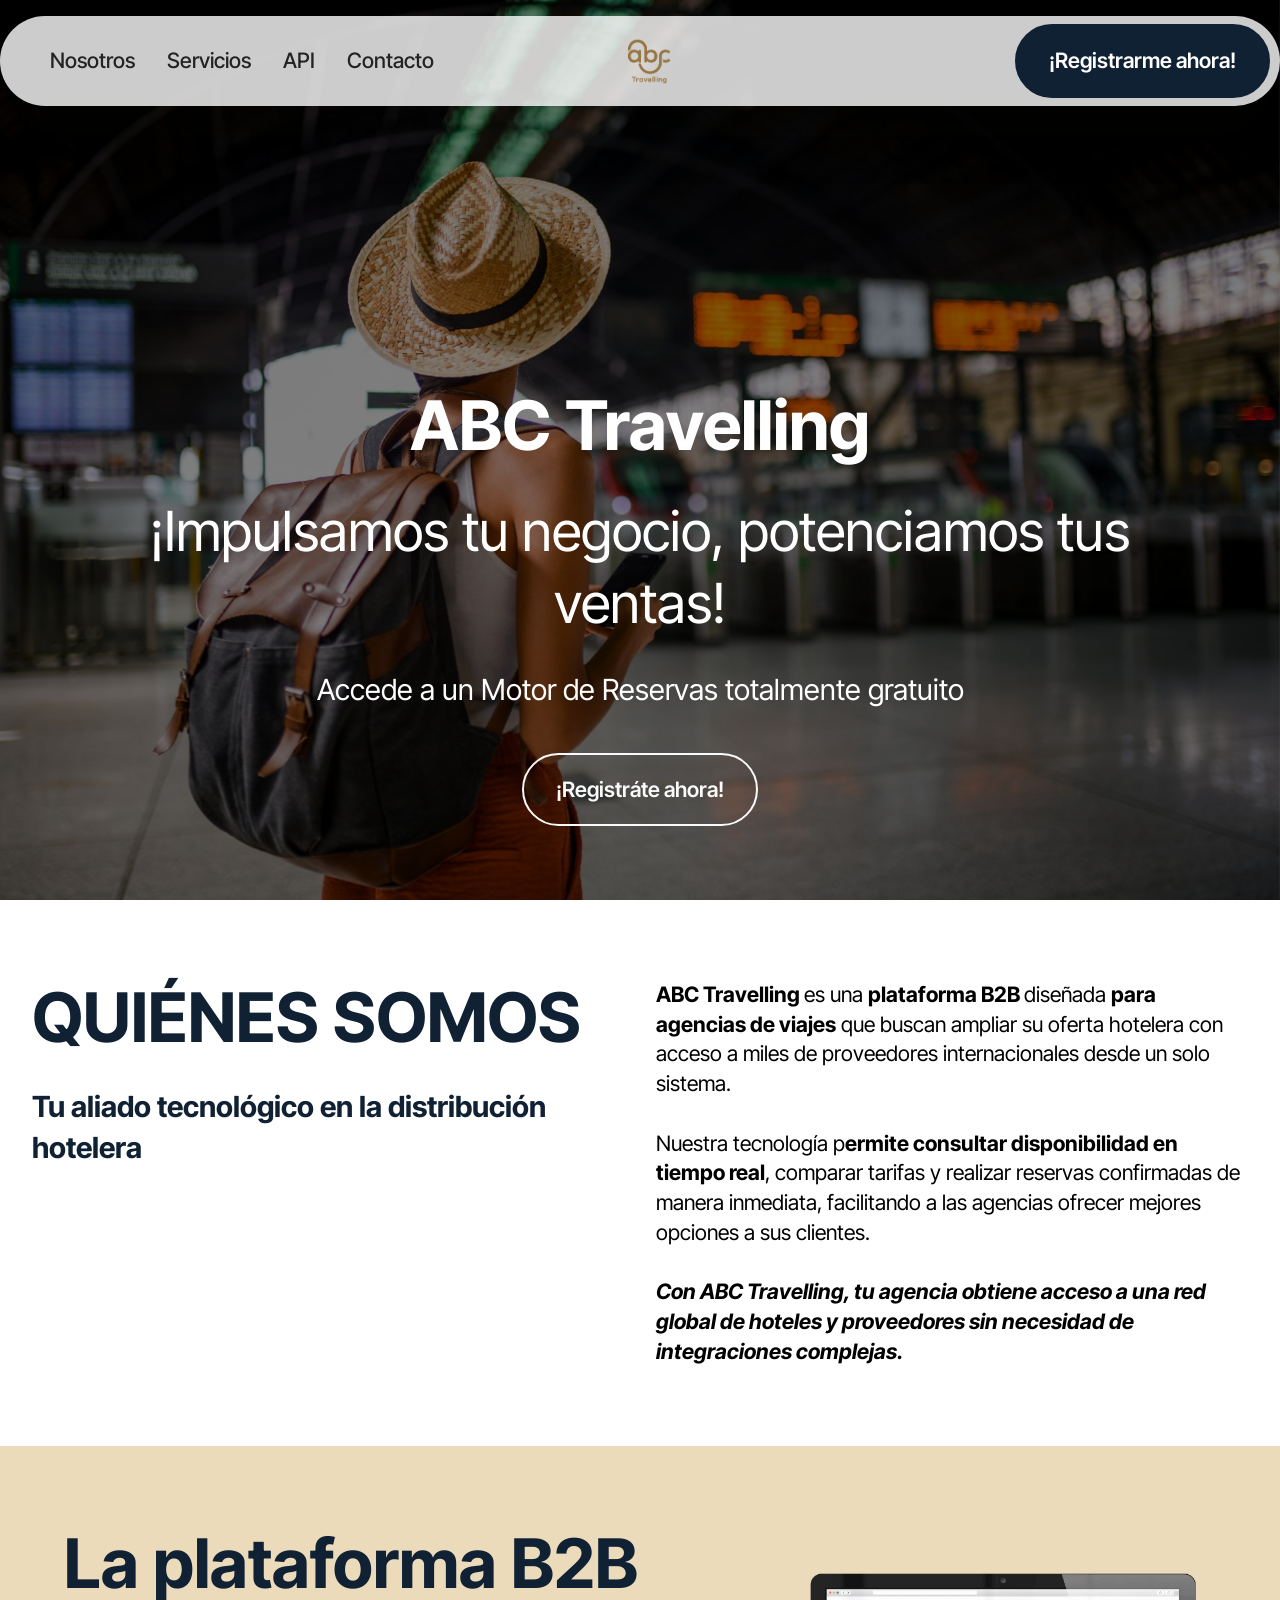
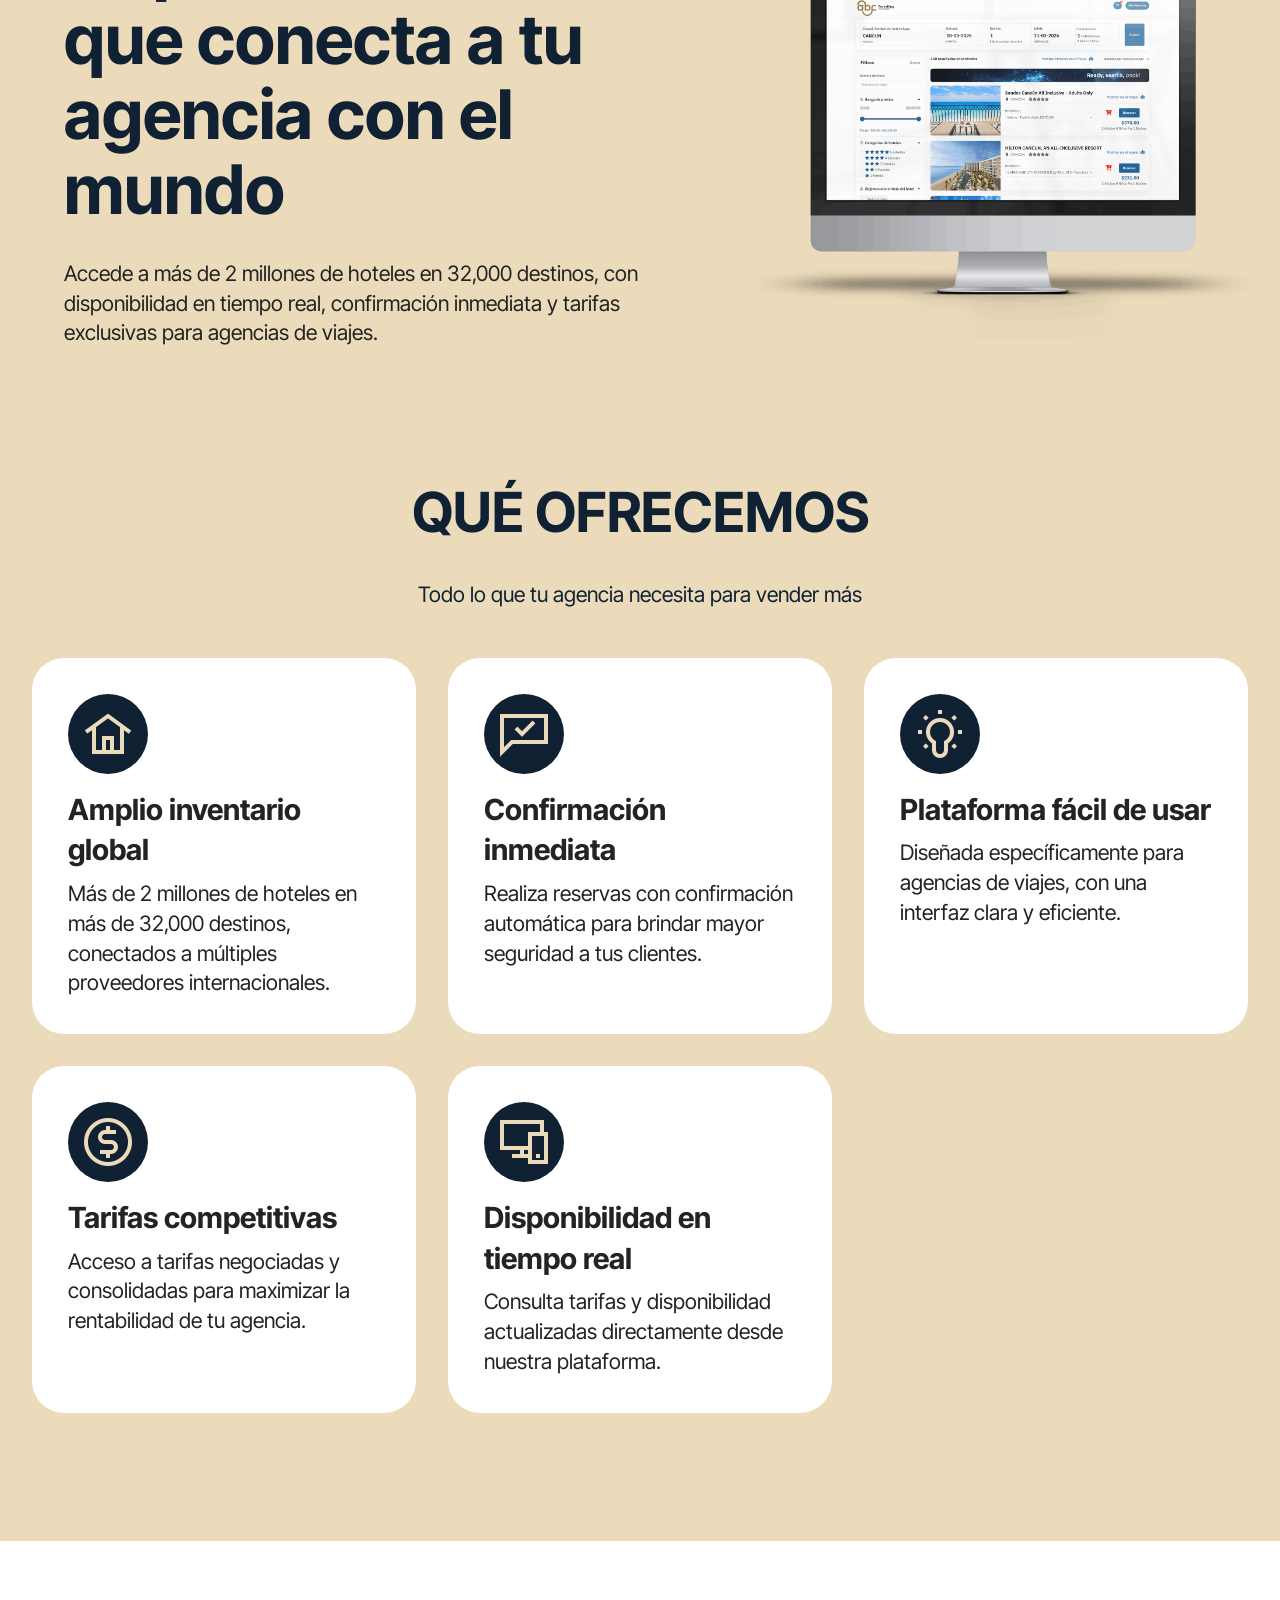
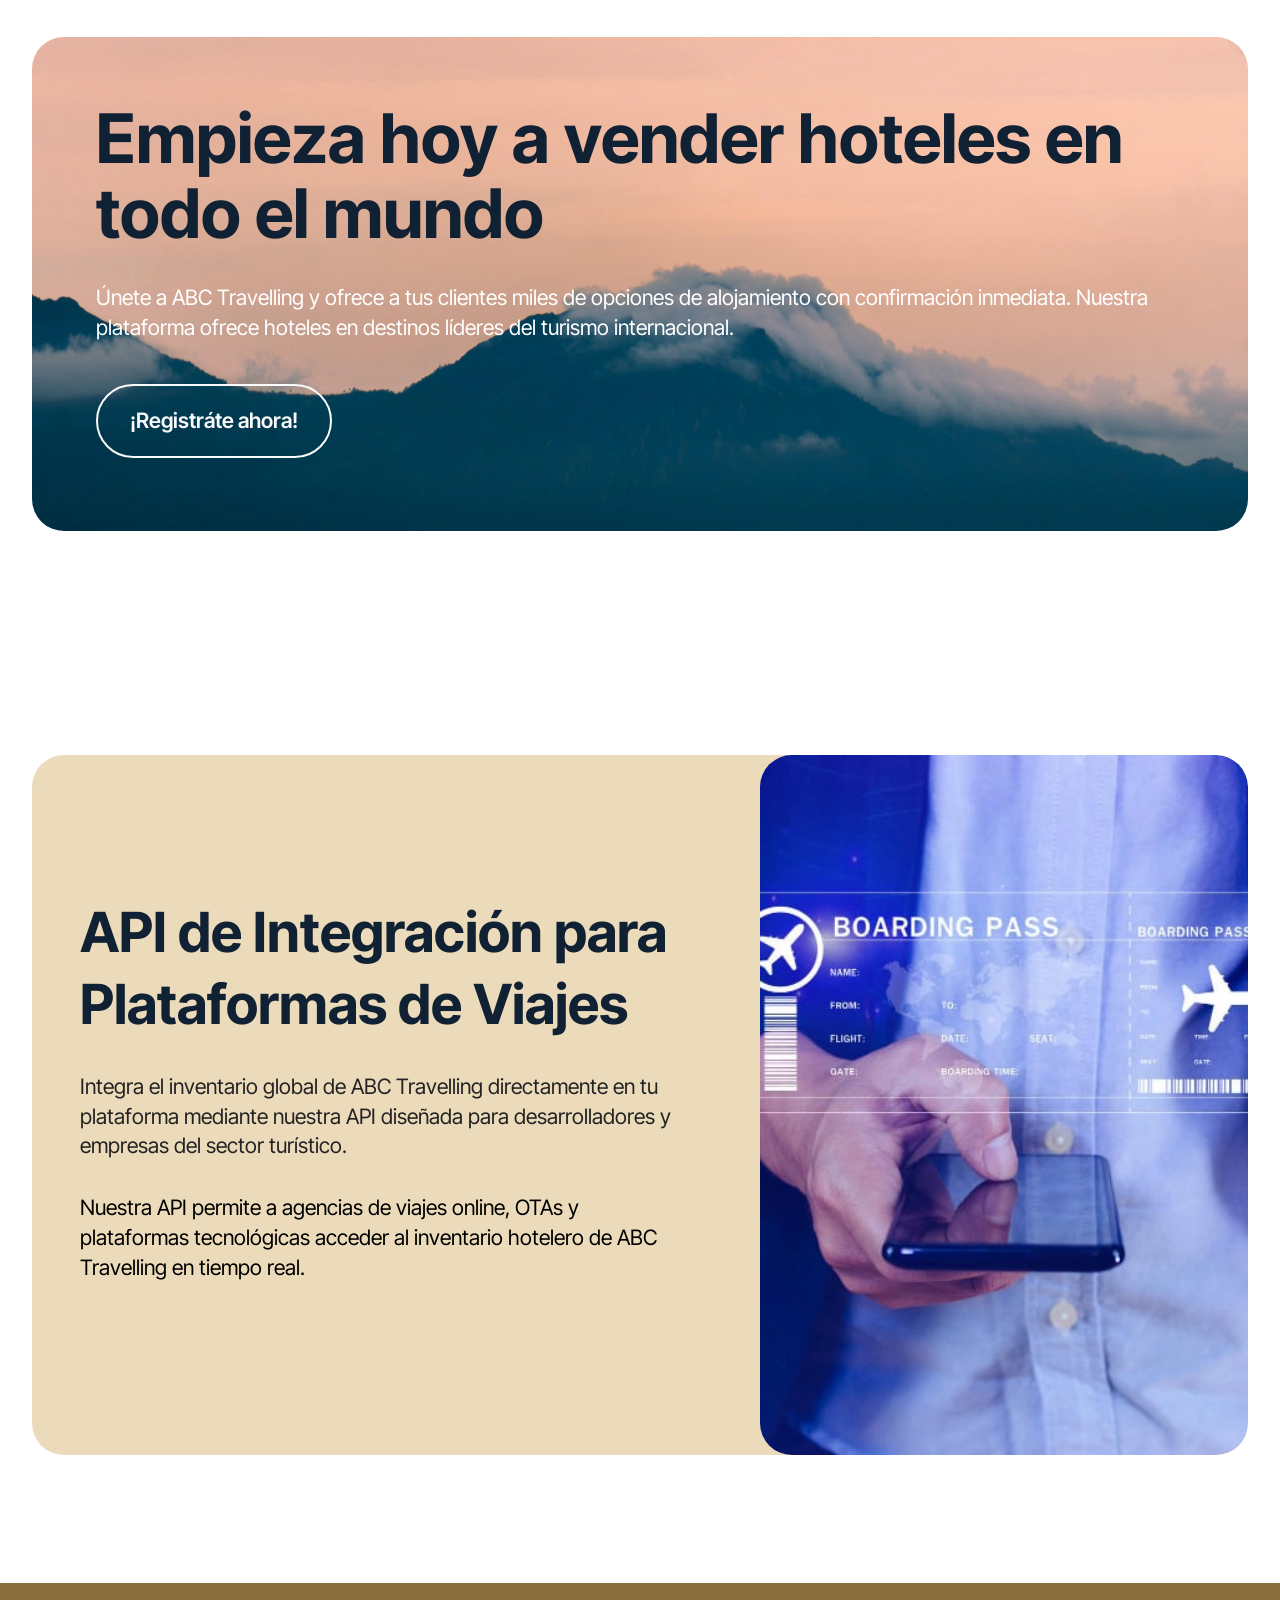
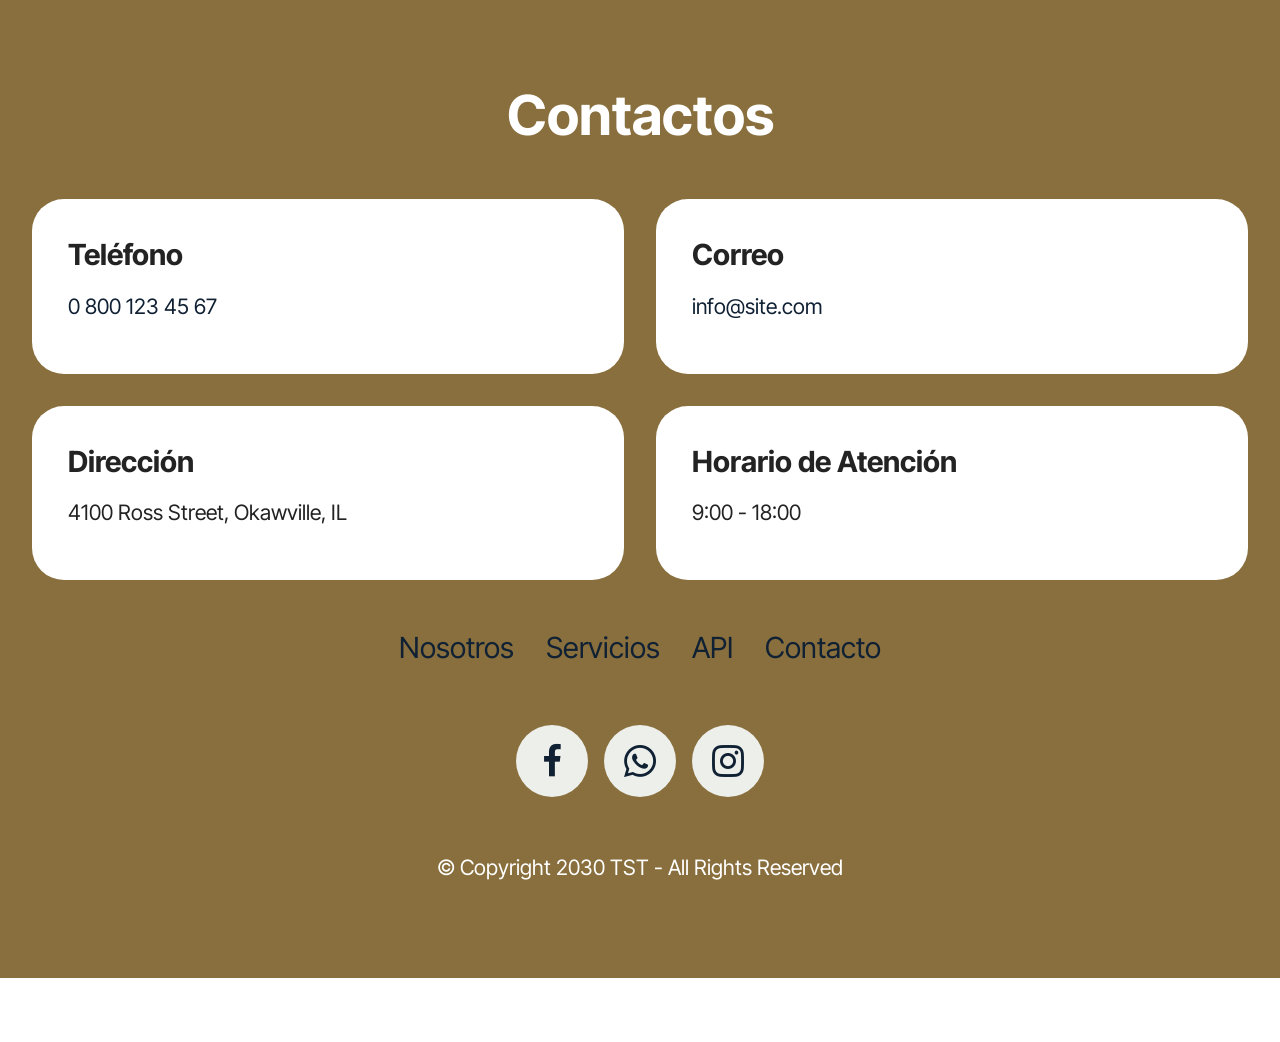
==== index.html @ dccc3648 "Proyecto con registro" ====
<!DOCTYPE html>
<html  >
<head>
  <!-- Site made with Mobirise Website Builder v6.1.12, https://mobirise.com -->
  <meta charset="UTF-8">
  <meta http-equiv="X-UA-Compatible" content="IE=edge">
  <meta name="generator" content="Mobirise v6.1.12, mobirise.com">
  <meta name="viewport" content="width=device-width, initial-scale=1, minimum-scale=1">
  <link rel="shortcut icon" href="assets/images/logo-354x311.png" type="image/x-icon">
  <meta name="description" content="">
  
  
  <title>Home</title>
  <link rel="stylesheet" href="assets/web/assets/mobirise-icons2/mobirise2.css">
  <link rel="stylesheet" href="assets/bootstrap/css/bootstrap.min.css">
  <link rel="stylesheet" href="assets/parallax/jarallax.css">
  <link rel="stylesheet" href="assets/animatecss/animate.css">
  <link rel="stylesheet" href="assets/dropdown/css/style.css">
  <link rel="stylesheet" href="assets/socicon/css/styles.css">
  <link rel="stylesheet" href="assets/theme/css/style.css">
  <link rel="preload" href="https://fonts.googleapis.com/css?family=Inter+Tight:100,200,300,400,500,600,700,800,900,100i,200i,300i,400i,500i,600i,700i,800i,900i&display=swap" as="style" onload="this.onload=null;this.rel='stylesheet'">
  <noscript><link rel="stylesheet" href="https://fonts.googleapis.com/css?family=Inter+Tight:100,200,300,400,500,600,700,800,900,100i,200i,300i,400i,500i,600i,700i,800i,900i&display=swap"></noscript>
  <link rel="preload" as="style" href="assets/mobirise/css/mbr-additional.css?v=tzd1k2"><link rel="stylesheet" href="assets/mobirise/css/mbr-additional.css?v=tzd1k2" type="text/css">

  <link rel="icon" type="image/x-icon" href="assets/images/favicon.ico" />
  <link rel="icon" type="image/png" href="assets/images/favicon.png" />
  
  
</head>
<body>
  
  <section data-bs-version="5.1" class="menu menu4 cid-vdoy9Lrhok" once="menu" id="menu04-2">
	

	<nav class="navbar navbar-dropdown navbar-fixed-top navbar-expand-lg">
		<div class="container">
			<div class="navbar-brand">
				<span class="navbar-logo">
					<a href="https://abectravelling.com">
						<img src="assets/images/logo-354x311.png" alt="ABC Travelling Logo" style="height: 4rem;">
					</a>
				</span>
				
			</div>
			<button class="navbar-toggler" type="button" data-toggle="collapse" data-bs-toggle="collapse" data-target="#navbarSupportedContent" data-bs-target="#navbarSupportedContent" aria-controls="navbarNavAltMarkup" aria-expanded="false" aria-label="Toggle navigation">
				<div class="hamburger">
					<span></span>
					<span></span>
					<span></span>
					<span></span>
				</div>
			</button>
			<div class="collapse navbar-collapse" id="navbarSupportedContent">
				<ul class="navbar-nav nav-dropdown" data-app-modern-menu="true"><li class="nav-item">
						<a class="nav-link link text-black text-primary display-4" href="index.html#article15-6">Nosotros</a>
					</li>
					<li class="nav-item">
						<a class="nav-link link text-black show text-primary display-4" href="index.html#features05-8" aria-expanded="false">Servicios</a>
					</li>
					<li class="nav-item">
						<a class="nav-link link text-black text-primary display-4" href="index.html#features025-b">API</a>
					</li><li class="nav-item"><a class="nav-link link text-black text-primary display-4" href="index.html#contacts01-e">Contacto</a></li></ul>
				
				<div class="navbar-buttons mbr-section-btn"><a class="btn btn-primary display-4" href="registro.html">¡Registrarme ahora!</a></div>
			</div>
		</div>
	</nav>
</section>

<section data-bs-version="5.1" class="header16 cid-vdoxwgmYuq mbr-fullscreen mbr-parallax-background" id="header17-1">
  
  <div class="mbr-overlay" style="opacity: 0.5; background-color: rgb(0, 0, 0);"></div>
  <div class="container-fluid">
    <div class="row">
      <div class="content-wrap col-12 col-md-12">
        <h1 class="mbr-section-title mbr-fonts-style mbr-white mb-4 display-1">
          <strong><br>ABC Travelling</strong></h1>
        <h2 class="mbr-section-subtitle mbr-fonts-style mbr-white mb-4 display-2">¡Impulsamos tu negocio, potenciamos tus ventas!</h2>
        <p class="mbr-fonts-style mbr-text mbr-white mb-4 display-5">Accede a un Motor de Reservas totalmente gratuito</p>
        <div class="mbr-section-btn"><a class="btn btn-white-outline display-7" href="https://abctravelling.com">¡Registráte ahora!</a></div>
      </div>
    </div>
  </div>
</section>

<section data-bs-version="5.1" class="article15 cid-vdoD6MVoxr" id="article15-6">
    
    <div class="container">
        <div class="row justify-content-center">
            <div class="col-12 col-md">
                <h5 class="mbr-section-title mbr-fonts-style mt-0 mb-4 display-1"><strong>QUIÉNES SOMOS</strong></h5>
                <h6 class="mbr-section-subtitle mbr-fonts-style mt-0 mb-4 display-5"><strong>Tu aliado tecnológico en la distribución hotelera</strong></h6>
            </div>
            <div class="col-md-12 col-lg-6">
              <p class="mbr-text mbr-fonts-style mt-0 mb-0 display-7"><strong>ABC Travelling </strong>es una <strong>plataforma B2B </strong>diseñada <strong>para agencias de viajes</strong> que buscan ampliar su oferta hotelera con acceso a miles de proveedores internacionales desde un solo sistema.<br><br>Nuestra tecnología p<strong>ermite consultar disponibilidad en tiempo real</strong>, comparar tarifas y realizar reservas confirmadas de manera inmediata, facilitando a las agencias ofrecer mejores opciones a sus clientes.<br><br><em><strong>Con ABC Travelling, tu agencia obtiene acceso a una red global de hoteles y proveedores sin necesidad de integraciones complejas.</strong></em></p>
            </div>
        </div>
    </div>
</section>

<section data-bs-version="5.1" class="header1 cid-vdoAYOQNom" id="header01-4">
	

	
	

	<div class="container-fluid">
		<div class="row justify-content-center">
			<div class="col-12 col-md-12 col-lg-5 image-wrapper">
				<img class="w-100" src="assets/images/1189847-osv6du1-2-2200x1600.png" alt="b2b">
			</div>
			<div class="col-12 col-lg col-md-12">
				<div class="text-wrapper align-left">
					<h1 class="mbr-section-title mbr-fonts-style mb-4 display-1"><strong>La plataforma B2B que conecta a tu agencia con el mundo</strong></h1>
					<p class="mbr-text mbr-fonts-style mb-4 display-7">
						Accede a más de 2 millones de hoteles en 32,000 destinos, con disponibilidad en tiempo real, confirmación inmediata y tarifas exclusivas para agencias de viajes.
					</p>
					
				</div>
			</div>
		</div>
	</div>
</section>

<section data-bs-version="5.1" class="features5 cid-vdoEktC6VL" id="features05-8">
  

  
  
  <div class="container">
    <div class="row mb-5 justify-content-center">
      <div class="col-12 content-head">
        <h3 class="mbr-section-title mbr-fonts-style align-center mb-0 display-2"><strong>QUÉ OFRECEMOS</strong></h3>
        <h5 class="mbr-section-subtitle mbr-fonts-style align-center mb-0 mt-4 display-7">Todo lo que tu agencia necesita para vender más</h5>
      </div>
    </div>
    <div class="row">
      <div class="item features-without-image col-12 col-md-6 col-lg-4 item-mb">
        <div class="item-wrapper">
          <div class="card-box align-left">
            <div class="iconfont-wrapper">
              <span class="mbr-iconfont mobi-mbri-home mobi-mbri"></span>
            </div>
            <h5 class="card-title mbr-fonts-style display-5"><strong>Amplio inventario global</strong></h5>
            <p class="card-text mbr-fonts-style display-7">
              Más de 2 millones de hoteles en más de 32,000 destinos, conectados a múltiples proveedores internacionales.
            </p>

            
          </div>
        </div>
      </div>
      <div class="item features-without-image col-12 col-md-6 col-lg-4 item-mb">
        <div class="item-wrapper">
          <div class="card-box align-left">
            <div class="iconfont-wrapper">
              <span class="mbr-iconfont mobi-mbri-cust-feedback mobi-mbri"></span>
            </div>
            <h5 class="card-title mbr-fonts-style display-5"><strong>Confirmación inmediata</strong></h5>
            <p class="card-text mbr-fonts-style display-7">Realiza reservas con confirmación automática para brindar mayor seguridad a tus clientes.&nbsp;<br></p>

            
          </div>
        </div>
      </div>
      <div class="item features-without-image col-12 col-md-6 col-lg-4 item-mb">
        <div class="item-wrapper">
          <div class="card-box align-left">
            <div class="iconfont-wrapper">
              <span class="mbr-iconfont mobi-mbri-idea mobi-mbri"></span>
            </div>
            <h5 class="card-title mbr-fonts-style display-5"><strong>Plataforma fácil de usar</strong></h5>
            <p class="card-text mbr-fonts-style display-7">
              Diseñada específicamente para agencias de viajes, con una interfaz clara y eficiente.
            </p>

            
          </div>
        </div>
      </div><div class="item features-without-image col-12 col-md-6 col-lg-4 item-mb">
        <div class="item-wrapper">
          <div class="card-box align-left">
            <div class="iconfont-wrapper">
              <span class="mbr-iconfont mobi-mbri-cash mobi-mbri"></span>
            </div>
            <h5 class="card-title mbr-fonts-style display-5"><strong>Tarifas competitivas</strong></h5>
            <p class="card-text mbr-fonts-style display-7">
              Acceso a tarifas negociadas y consolidadas para maximizar la rentabilidad de tu agencia.
            </p>

            
          </div>
        </div>
      </div><div class="item features-without-image col-12 col-md-6 col-lg-4 item-mb">
        <div class="item-wrapper">
          <div class="card-box align-left">
            <div class="iconfont-wrapper">
              <span class="mbr-iconfont mobi-mbri-responsive-2 mobi-mbri"></span>
            </div>
            <h5 class="card-title mbr-fonts-style display-5"><strong>Disponibilidad en tiempo real</strong></h5>
            <p class="card-text mbr-fonts-style display-7">
              Consulta tarifas y disponibilidad actualizadas directamente desde nuestra plataforma.
            </p>

            
          </div>
        </div>
      </div>
    </div>
  </div>
</section>

<section data-bs-version="5.1" class="header15 cid-vdoG0Uyauc" id="header15-9">
	

	
	
	<div class="container">
		<div class="row justify-content-center">
			<div class="card col-12 col-lg-12">
				<div class="card-wrapper wrap">
					<div class="card-box align-center">
						<h1 class="card-title mbr-fonts-style mb-4 display-1"><strong>Empieza hoy a vender hoteles en todo el mundo</strong></h1>
						<p class="mbr-text mbr-fonts-style mb-4 display-7">
							Únete a ABC Travelling y ofrece a tus clientes miles de opciones de alojamiento con confirmación inmediata. Nuestra plataforma ofrece hoteles en destinos líderes del turismo internacional.</p>
						<div class="mbr-section-btn mt-4"><a class="btn btn-white-outline display-7" href="https://abctravelling.com">¡Registráte ahora!</a></div>
					</div>
				</div>
			</div>
		</div>
	</div>
</section>

<section data-bs-version="5.1" class="features025 cid-vdoK7xbHVF" id="features025-b">
  

  
  

  <div class="container">
    <div class="row justify-content-center align-items-center">
      <div class="col-12">
        <div class="card-wrapper">
          <div class="row">
            <div class="col-12 col-md-12 col-lg-5 image-wrapper">
              <img class="w-100" src="assets/images/7276-1000x563.jpg" alt="api">
            </div>
            <div class="col-12 col-lg col-md-12">
              <div class="text-wrapper align-left">
                <h5 class="mbr-section-title mbr-fonts-style mb-4 display-2"><strong>API de Integración para Plataformas de Viajes</strong></h5>
                <p class="price mbr-fonts-style mb-4 display-7">
                  Integra el inventario global de ABC Travelling directamente en tu plataforma mediante nuestra API diseñada para desarrolladores y empresas del sector turístico.<br>
                </p>
                <p class="mbr-text mbr-fonts-style mb-4 display-7">Nuestra API permite a agencias de viajes online, OTAs y plataformas tecnológicas acceder al inventario hotelero de ABC Travelling en tiempo real.<br>
                </p>
                
              </div>
            </div>
          </div>
        </div>
      </div>
    </div>
  </div>
</section>

<section data-bs-version="5.1" class="contacts01 cid-vdoLbViTlj" id="contacts01-e">
    

    
    
    <div class="container">
        <div class="row justify-content-center">
            <div class="col-12 content-head">
                <div class="mbr-section-head mb-5">
                    <h3 class="mbr-section-title mbr-fonts-style align-center mb-0 display-2">
                        <strong>Contactos</strong>
                    </h3>
                    
                </div>
            </div>
        </div>
        <div class="row">
            <div class="item features-without-image col-12 col-md-6 active">
                <div class="item-wrapper">
                    <div class="text-wrapper">
                        <h6 class="card-title mbr-fonts-style mb-3 display-5">
                            <strong>Teléfono</strong></h6>
                        <p class="mbr-text mbr-fonts-style display-7">
                            <a href="tel:+12345678910" class="text-primary">0 800 123 45 67</a>
                        </p>
                    </div>
                </div>
            </div>
            <div class="item features-without-image col-12 col-md-6">
                <div class="item-wrapper">
                    <div class="text-wrapper">
                        <h6 class="card-title mbr-fonts-style mb-3 display-5">
                            <strong>Correo</strong></h6>
                        <p class="mbr-text mbr-fonts-style display-7">
                            <a href="mailto:info@site.com" class="text-primary">info@site.com</a>
                        </p>
                    </div>
                </div>
            </div>
            <div class="item features-without-image col-12 col-md-6">
                <div class="item-wrapper">
                    <div class="text-wrapper">
                        <h6 class="card-title mbr-fonts-style mb-3 display-5">
                            <strong>Dirección</strong></h6>
                        <p class="mbr-text mbr-fonts-style display-7">
                            4100 Ross Street, Okawville, IL
                        </p>
                    </div>
                </div>
            </div>
            <div class="item features-without-image col-12 col-md-6">
                <div class="item-wrapper">
                    <div class="text-wrapper">
                        <h6 class="card-title mbr-fonts-style mb-3 display-5">
                            <strong>Horario de Atención</strong></h6>
                        <p class="mbr-text mbr-fonts-style display-7">
                            9:00 - 18:00
                        </p>
                    </div>
                </div>
            </div>
        </div>
    </div>
</section>

<section data-bs-version="5.1" class="footer3 cid-vdoKUGxTnr" once="footers" id="footer03-c">

        

    

    <div class="container">
        <div class="row">
            <div class="row-links">
                <ul class="header-menu">
                  
                  
                  
                  
                <li class="header-menu-item mbr-fonts-style display-5"><a href="index.html#article15-6" class="text-primary">Nosotros</a></li><li class="header-menu-item mbr-fonts-style display-5"><a href="index.html#features05-8" class="text-primary">Servicios</a></li><li class="header-menu-item mbr-fonts-style display-5"><a href="index.html#features025-b" class="text-primary">API</a></li><li class="header-menu-item mbr-fonts-style display-5"><a href="index.html#contacts01-e" class="text-primary">Contacto</a></li></ul>
              </div>

            <div class="col-12 mt-4">
                <div class="social-row">
                    <div class="soc-item">
                        <a href="https://abctravelling.com" target="_blank">
                            <span class="mbr-iconfont display-7 socicon-facebook socicon" style="color: rgb(16, 33, 52); fill: rgb(16, 33, 52);"></span>
                        </a>
                    </div>
                    <div class="soc-item">
                        <a href="https://abctravelling.com" target="_blank">
                            <span class="mbr-iconfont socicon-whatsapp socicon" style="color: rgb(16, 33, 52); fill: rgb(16, 33, 52);"></span>
                        </a>
                    </div>
                    <div class="soc-item">
                        <a href="https://abctravelling.com" target="_blank">
                            <span class="mbr-iconfont socicon-instagram socicon" style="color: rgb(16, 33, 52); fill: rgb(16, 33, 52);"></span>
                        </a>
                    </div>
                    
                    
                </div>
            </div>
            <div class="col-12 mt-5">
                <p class="mbr-fonts-style copyright display-7">
                    © Copyright 2030 TST - All Rights Reserved
                </p>
            </div>
        </div>
    </div>
</section><section class="display-7" style="padding: 0;align-items: center;justify-content: center;flex-wrap: wrap;    align-content: center;display: flex;position: relative;height: 4rem;"><a href="https://mobiri.se/351090" style="flex: 1 1;height: 4rem;position: absolute;width: 100%;z-index: 1;"><img alt="" style="height: 4rem;" src="[data-uri]"></a><p style="margin: 0;text-align: center;" class="display-7">&#8204;</p><a style="z-index:1" href="https://mobirise.com/builder/no-code-website-builder.html">No Code Website Builder</a></section><script src="assets/bootstrap/js/bootstrap.bundle.min.js"></script>  <script src="assets/parallax/jarallax.js"></script>  <script src="assets/smoothscroll/smooth-scroll.js"></script>  <script src="assets/ytplayer/index.js"></script>  <script src="assets/dropdown/js/navbar-dropdown.js"></script>  <script src="assets/theme/js/script.js"></script>  
  
  
 <div id="scrollToTop" class="scrollToTop mbr-arrow-up"><a style="text-align: center;"><i class="mbr-arrow-up-icon mbr-arrow-up-icon-cm cm-icon cm-icon-smallarrow-up"></i></a></div>
    <input name="animation" type="hidden">
  </body>
</html>
---- assets/web/assets/mobirise-icons2/mobirise2.css ----
@font-face {
  font-family: 'Moririse2';
  font-display: swap;
  src:  url('mobirise2.eot?f2bix4');
  src:  url('mobirise2.eot?f2bix4#iefix') format('embedded-opentype'),
    url('mobirise2.woff2?f2bix4') format('woff2'),
    url('mobirise2.woff?f2bix4') format('woff'),
    url('mobirise2.ttf?f2bix4') format('truetype'),
    url('mobirise2.svg?f2bix4#mobirise2') format('svg');
  font-weight: normal;
  font-style: normal;
}

[class^="mobi-"], [class*=" mobi-"] {
  /* use !important to prevent issues with browser extensions that change fonts */
  font-family: 'Moririse2' !important;
  speak: none;
  font-style: normal;
  font-weight: normal;
  font-variant: normal;
  text-transform: none;
  line-height: 1;

  /* Better Font Rendering =========== */
  -webkit-font-smoothing: antialiased;
  -moz-osx-font-smoothing: grayscale;
}

.mobi-mbri-add-submenu:before {
  content: "\e900";
}
.mobi-mbri-alert:before {
  content: "\e901";
}
.mobi-mbri-align-center:before {
  content: "\e902";
}
.mobi-mbri-align-justify:before {
  content: "\e903";
}
.mobi-mbri-align-left:before {
  content: "\e904";
}
.mobi-mbri-align-right:before {
  content: "\e905";
}
.mobi-mbri-android:before {
  content: "\e906";
}
.mobi-mbri-apple:before {
  content: "\e907";
}
.mobi-mbri-arrow-down:before {
  content: "\e908";
}
.mobi-mbri-arrow-next:before {
  content: "\e909";
}
.mobi-mbri-arrow-prev:before {
  content: "\e90a";
}
.mobi-mbri-arrow-up:before {
  content: "\e90b";
}
.mobi-mbri-bold:before {
  content: "\e90c";
}
.mobi-mbri-bookmark:before {
  content: "\e90d";
}
.mobi-mbri-bootstrap:before {
  content: "\e90e";
}
.mobi-mbri-briefcase:before {
  content: "\e90f";
}
.mobi-mbri-browse:before {
  content: "\e910";
}
.mobi-mbri-bulleted-list:before {
  content: "\e911";
}
.mobi-mbri-calendar:before {
  content: "\e912";
}
.mobi-mbri-camera:before {
  content: "\e913";
}
.mobi-mbri-cart-add:before {
  content: "\e914";
}
.mobi-mbri-cart-full:before {
  content: "\e915";
}
.mobi-mbri-cash:before {
  content: "\e916";
}
.mobi-mbri-change-style:before {
  content: "\e917";
}
.mobi-mbri-chat:before {
  content: "\e918";
}
.mobi-mbri-clock:before {
  content: "\e919";
}
.mobi-mbri-close:before {
  content: "\e91a";
}
.mobi-mbri-cloud:before {
  content: "\e91b";
}
.mobi-mbri-code:before {
  content: "\e91c";
}
.mobi-mbri-contact-form:before {
  content: "\e91d";
}
.mobi-mbri-credit-card:before {
  content: "\e91e";
}
.mobi-mbri-cursor-click:before {
  content: "\e91f";
}
.mobi-mbri-cust-feedback:before {
  content: "\e920";
}
.mobi-mbri-database:before {
  content: "\e921";
}
.mobi-mbri-delivery:before {
  content: "\e922";
}
.mobi-mbri-desktop:before {
  content: "\e923";
}
.mobi-mbri-devices:before {
  content: "\e924";
}
.mobi-mbri-down:before {
  content: "\e925";
}
.mobi-mbri-download-2:before {
  content: "\e926";
}
.mobi-mbri-download:before {
  content: "\e927";
}
.mobi-mbri-drag-n-drop-2:before {
  content: "\e928";
}
.mobi-mbri-drag-n-drop:before {
  content: "\e929";
}
.mobi-mbri-edit-2:before {
  content: "\e92a";
}
.mobi-mbri-edit:before {
  content: "\e92b";
}
.mobi-mbri-error:before {
  content: "\e92c";
}
.mobi-mbri-extension:before {
  content: "\e92d";
}
.mobi-mbri-features:before {
  content: "\e92e";
}
.mobi-mbri-file:before {
  content: "\e92f";
}
.mobi-mbri-flag:before {
  content: "\e930";
}
.mobi-mbri-folder:before {
  content: "\e931";
}
.mobi-mbri-gift:before {
  content: "\e932";
}
.mobi-mbri-github:before {
  content: "\e933";
}
.mobi-mbri-globe-2:before {
  content: "\e934";
}
.mobi-mbri-globe:before {
  content: "\e935";
}
.mobi-mbri-growing-chart:before {
  content: "\e936";
}
.mobi-mbri-hearth:before {
  content: "\e937";
}
.mobi-mbri-help:before {
  content: "\e938";
}
.mobi-mbri-home:before {
  content: "\e939";
}
.mobi-mbri-hot-cup:before {
  content: "\e93a";
}
.mobi-mbri-idea:before {
  content: "\e93b";
}
.mobi-mbri-image-gallery:before {
  content: "\e93c";
}
.mobi-mbri-image-slider:before {
  content: "\e93d";
}
.mobi-mbri-info:before {
  content: "\e93e";
}
.mobi-mbri-italic:before {
  content: "\e93f";
}
.mobi-mbri-key:before {
  content: "\e940";
}
.mobi-mbri-laptop:before {
  content: "\e941";
}
.mobi-mbri-layers:before {
  content: "\e942";
}
.mobi-mbri-left-right:before {
  content: "\e943";
}
.mobi-mbri-left:before {
  content: "\e944";
}
.mobi-mbri-letter:before {
  content: "\e945";
}
.mobi-mbri-like:before {
  content: "\e946";
}
.mobi-mbri-link:before {
  content: "\e947";
}
.mobi-mbri-lock:before {
  content: "\e948";
}
.mobi-mbri-login:before {
  content: "\e949";
}
.mobi-mbri-logout:before {
  content: "\e94a";
}
.mobi-mbri-magic-stick:before {
  content: "\e94b";
}
.mobi-mbri-map-pin:before {
  content: "\e94c";
}
.mobi-mbri-menu:before {
  content: "\e94d";
}
.mobi-mbri-mobile-2:before {
  content: "\e94e";
}
.mobi-mbri-mobile-horizontal:before {
  content: "\e94f";
}
.mobi-mbri-mobile:before {
  content: "\e950";
}
.mobi-mbri-mobirise:before {
  content: "\e951";
}
.mobi-mbri-more-horizontal:before {
  content: "\e952";
}
.mobi-mbri-more-vertical:before {
  content: "\e953";
}
.mobi-mbri-music:before {
  content: "\e954";
}
.mobi-mbri-new-file:before {
  content: "\e955";
}
.mobi-mbri-numbered-list:before {
  content: "\e956";
}
.mobi-mbri-opened-folder:before {
  content: "\e957";
}
.mobi-mbri-pages:before {
  content: "\e958";
}
.mobi-mbri-paper-plane:before {
  content: "\e959";
}
.mobi-mbri-paperclip:before {
  content: "\e95a";
}
.mobi-mbri-phone:before {
  content: "\e95b";
}
.mobi-mbri-photo:before {
  content: "\e95c";
}
.mobi-mbri-photos:before {
  content: "\e95d";
}
.mobi-mbri-pin:before {
  content: "\e95e";
}
.mobi-mbri-play:before {
  content: "\e95f";
}
.mobi-mbri-plus:before {
  content: "\e960";
}
.mobi-mbri-preview:before {
  content: "\e961";
}
.mobi-mbri-print:before {
  content: "\e962";
}
.mobi-mbri-protect:before {
  content: "\e963";
}
.mobi-mbri-question:before {
  content: "\e964";
}
.mobi-mbri-quote-left:before {
  content: "\e965";
}
.mobi-mbri-quote-right:before {
  content: "\e966";
}
.mobi-mbri-redo:before {
  content: "\e967";
}
.mobi-mbri-refresh:before {
  content: "\e968";
}
.mobi-mbri-responsive-2:before {
  content: "\e969";
}
.mobi-mbri-responsive:before {
  content: "\e96a";
}
.mobi-mbri-right:before {
  content: "\e96b";
}
.mobi-mbri-rocket:before {
  content: "\e96c";
}
.mobi-mbri-sad-face:before {
  content: "\e96d";
}
.mobi-mbri-sale:before {
  content: "\e96e";
}
.mobi-mbri-save:before {
  content: "\e96f";
}
.mobi-mbri-search:before {
  content: "\e970";
}
.mobi-mbri-setting-2:before {
  content: "\e971";
}
.mobi-mbri-setting-3:before {
  content: "\e972";
}
.mobi-mbri-setting:before {
  content: "\e973";
}
.mobi-mbri-share:before {
  content: "\e974";
}
.mobi-mbri-shopping-bag:before {
  content: "\e975";
}
.mobi-mbri-shopping-basket:before {
  content: "\e976";
}
.mobi-mbri-shopping-cart:before {
  content: "\e977";
}
.mobi-mbri-sites:before {
  content: "\e978";
}
.mobi-mbri-smile-face:before {
  content: "\e979";
}
.mobi-mbri-speed:before {
  content: "\e97a";
}
.mobi-mbri-star:before {
  content: "\e97b";
}
.mobi-mbri-success:before {
  content: "\e97c";
}
.mobi-mbri-sun:before {
  content: "\e97d";
}
.mobi-mbri-sun2:before {
  content: "\e97e";
}
.mobi-mbri-tablet-vertical:before {
  content: "\e97f";
}
.mobi-mbri-tablet:before {
  content: "\e980";
}
.mobi-mbri-target:before {
  content: "\e981";
}
.mobi-mbri-timer:before {
  content: "\e982";
}
.mobi-mbri-to-ftp:before {
  content: "\e983";
}
.mobi-mbri-to-local-drive:before {
  content: "\e984";
}
.mobi-mbri-touch-swipe:before {
  content: "\e985";
}
.mobi-mbri-touch:before {
  content: "\e986";
}
.mobi-mbri-trash:before {
  content: "\e987";
}
.mobi-mbri-underline:before {
  content: "\e988";
}
.mobi-mbri-undo:before {
  content: "\e989";
}
.mobi-mbri-unlink:before {
  content: "\e98a";
}
.mobi-mbri-unlock:before {
  content: "\e98b";
}
.mobi-mbri-up-down:before {
  content: "\e98c";
}
.mobi-mbri-up:before {
  content: "\e98d";
}
.mobi-mbri-update:before {
  content: "\e98e";
}
.mobi-mbri-upload-2:before {
  content: "\e98f";
}
.mobi-mbri-upload:before {
  content: "\e990";
}
.mobi-mbri-user-2:before {
  content: "\e991";
}
.mobi-mbri-user:before {
  content: "\e992";
}
.mobi-mbri-users:before {
  content: "\e993";
}
.mobi-mbri-video-play:before {
  content: "\e994";
}
.mobi-mbri-video:before {
  content: "\e995";
}
.mobi-mbri-watch:before {
  content: "\e996";
}
.mobi-mbri-website-theme-2:before {
  content: "\e997";
}
.mobi-mbri-website-theme:before {
  content: "\e998";
}
.mobi-mbri-wifi:before {
  content: "\e999";
}
.mobi-mbri-windows:before {
  content: "\e99a";
}
.mobi-mbri-zoom-in:before {
  content: "\e99b";
}
.mobi-mbri-zoom-out:before {
  content: "\e99c";
}
---- assets/parallax/jarallax.css ----
.jarallax {
    position: relative;
    z-index: 0;
}
.jarallax > .jarallax-img {
    position: absolute;
    object-fit: cover;
    /* support for plugin https://github.com/bfred-it/object-fit-images */
    font-family: 'object-fit: cover;';
    top: 0;
    left: 0;
    width: 100%;
    height: 100%;
    z-index: -1;
}
---- assets/dropdown/css/style.css ----
.navbar-dropdown {
  left: 0;
  padding: 0;
  position: absolute;
  right: 0;
  top: 0;
  transition: all 0.45s ease;
  z-index: 1030;
  background: #282828; }
  .navbar-dropdown .navbar-logo {
    margin-right: 0.8rem;
    transition: margin 0.3s ease-in-out;
    vertical-align: middle; }
    .navbar-dropdown .navbar-logo img {
      height: 3.125rem;
      transition: all 0.3s ease-in-out; }
    .navbar-dropdown .navbar-logo.mbr-iconfont {
      font-size: 3.125rem;
      line-height: 3.125rem; }
  .navbar-dropdown .navbar-caption {
    font-weight: 700;
    white-space: normal;
    vertical-align: -4px;
    line-height: 3.125rem !important; }
    .navbar-dropdown .navbar-caption, .navbar-dropdown .navbar-caption:hover {
      color: inherit;
      text-decoration: none; }
  .navbar-dropdown .mbr-iconfont + .navbar-caption {
    vertical-align: -1px; }
  .navbar-dropdown.navbar-fixed-top {
    position: fixed; }
  .navbar-dropdown .navbar-brand span {
    vertical-align: -4px; }
  .navbar-dropdown.bg-color.transparent {
    background: none; }
  .navbar-dropdown.navbar-short .navbar-brand {
    padding: 0.625rem 0; }
    .navbar-dropdown.navbar-short .navbar-brand span {
      vertical-align: -1px; }
  .navbar-dropdown.navbar-short .navbar-caption {
    line-height: 2.375rem !important;
    vertical-align: -2px; }
  .navbar-dropdown.navbar-short .navbar-logo {
    margin-right: 0.5rem; }
    .navbar-dropdown.navbar-short .navbar-logo img {
      height: 2.375rem; }
    .navbar-dropdown.navbar-short .navbar-logo.mbr-iconfont {
      font-size: 2.375rem;
      line-height: 2.375rem; }
  .navbar-dropdown.navbar-short .mbr-table-cell {
    height: 3.625rem; }
  .navbar-dropdown .navbar-close {
    left: 0.6875rem;
    position: fixed;
    top: 0.75rem;
    z-index: 1000; }
  .navbar-dropdown .hamburger-icon {
    content: "";
    display: inline-block;
    vertical-align: middle;
    width: 16px;
    -webkit-box-shadow: 0 -6px 0 1px #282828,0 0 0 1px #282828,0 6px 0 1px #282828;
    -moz-box-shadow: 0 -6px 0 1px #282828,0 0 0 1px #282828,0 6px 0 1px #282828;
    box-shadow: 0 -6px 0 1px #282828,0 0 0 1px #282828,0 6px 0 1px #282828; }

.dropdown-menu .dropdown-toggle[data-toggle="dropdown-submenu"]::after {
  border-bottom: 0.35em solid transparent;
  border-left: 0.35em solid;
  border-right: 0;
  border-top: 0.35em solid transparent;
  margin-left: 0.3rem; }

.dropdown-menu .dropdown-item:focus {
  outline: 0; }

.nav-dropdown {
  font-size: 0.75rem;
  font-weight: 500;
  height: auto !important; }
  .nav-dropdown .nav-btn {
    padding-left: 1rem; }
  .nav-dropdown .link {
    margin: .667em 1.667em;
    font-weight: 500;
    padding: 0;
    transition: color .2s ease-in-out; }
    .nav-dropdown .link.dropdown-toggle {
      margin-right: 2.583em; }
      .nav-dropdown .link.dropdown-toggle::after {
        margin-left: .25rem;
        border-top: 0.35em solid;
        border-right: 0.35em solid transparent;
        border-left: 0.35em solid transparent;
        border-bottom: 0; }
      .nav-dropdown .link.dropdown-toggle[aria-expanded="true"] {
        margin: 0;
        padding: 0.667em 3.263em  0.667em 1.667em; }
  .nav-dropdown .link::after,
  .nav-dropdown .dropdown-item::after {
    color: inherit; }
  .nav-dropdown .btn {
    font-size: 0.75rem;
    font-weight: 700;
    letter-spacing: 0;
    margin-bottom: 0;
    padding-left: 1.25rem;
    padding-right: 1.25rem; }
  .nav-dropdown .dropdown-menu {
    border-radius: 0;
    border: 0;
    left: 0;
    margin: 0;
    padding-bottom: 1.25rem;
    padding-top: 1.25rem;
    position: relative; }
  .nav-dropdown .dropdown-submenu {
    margin-left: 0.125rem;
    top: 0; }
  .nav-dropdown .dropdown-item {
    font-weight: 500;
    line-height: 2;
    padding: 0.3846em 4.615em 0.3846em 1.5385em;
    position: relative;
    transition: color .2s ease-in-out, background-color .2s ease-in-out; }
    .nav-dropdown .dropdown-item::after {
      margin-top: -0.3077em;
      position: absolute;
      right: 1.1538em;
      top: 50%; }
    .nav-dropdown .dropdown-item:focus, .nav-dropdown .dropdown-item:hover {
      background: none; }

@media (max-width: 767px) {
  .nav-dropdown.navbar-toggleable-sm {
    bottom: 0;
    display: none;
    left: 0;
    overflow-x: hidden;
    position: fixed;
    top: 0;
    transform: translateX(-100%);
    -ms-transform: translateX(-100%);
    -webkit-transform: translateX(-100%);
    width: 18.75rem;
    z-index: 999; } }
.nav-dropdown.navbar-toggleable-xl {
  bottom: 0;
  display: none;
  left: 0;
  overflow-x: hidden;
  position: fixed;
  top: 0;
  transform: translateX(-100%);
  -ms-transform: translateX(-100%);
  -webkit-transform: translateX(-100%);
  width: 18.75rem;
  z-index: 999; }

.nav-dropdown-sm {
  display: block !important;
  overflow-x: hidden;
  overflow: auto;
  padding-top: 3.875rem; }
  .nav-dropdown-sm::after {
    content: "";
    display: block;
    height: 3rem;
    width: 100%; }
  .nav-dropdown-sm.collapse.in ~ .navbar-close {
    display: block !important; }
  .nav-dropdown-sm.collapsing, .nav-dropdown-sm.collapse.in {
    transform: translateX(0);
    -ms-transform: translateX(0);
    -webkit-transform: translateX(0);
    transition: all 0.25s ease-out;
    -webkit-transition: all 0.25s ease-out;
    background: #282828; }
  .nav-dropdown-sm.collapsing[aria-expanded="false"] {
    transform: translateX(-100%);
    -ms-transform: translateX(-100%);
    -webkit-transform: translateX(-100%); }
  .nav-dropdown-sm .nav-item {
    display: block;
    margin-left: 0 !important;
    padding-left: 0; }
  .nav-dropdown-sm .link,
  .nav-dropdown-sm .dropdown-item {
    border-top: 1px dotted rgba(255, 255, 255, 0.1);
    font-size: 0.8125rem;
    line-height: 1.6;
    margin: 0 !important;
    padding: 0.875rem 2.4rem 0.875rem 1.5625rem !important;
    position: relative;
    white-space: normal; }
    .nav-dropdown-sm .link:focus, .nav-dropdown-sm .link:hover,
    .nav-dropdown-sm .dropdown-item:focus,
    .nav-dropdown-sm .dropdown-item:hover {
      background: rgba(0, 0, 0, 0.2) !important;
      color: #c0a375; }
  .nav-dropdown-sm .nav-btn {
    position: relative;
    padding: 1.5625rem 1.5625rem 0 1.5625rem; }
    .nav-dropdown-sm .nav-btn::before {
      border-top: 1px dotted rgba(255, 255, 255, 0.1);
      content: "";
      left: 0;
      position: absolute;
      top: 0;
      width: 100%; }
    .nav-dropdown-sm .nav-btn + .nav-btn {
      padding-top: 0.625rem; }
      .nav-dropdown-sm .nav-btn + .nav-btn::before {
        display: none; }
  .nav-dropdown-sm .btn {
    padding: 0.625rem 0; }
  .nav-dropdown-sm .dropdown-toggle[data-toggle="dropdown-submenu"]::after {
    margin-left: .25rem;
    border-top: 0.35em solid;
    border-right: 0.35em solid transparent;
    border-left: 0.35em solid transparent;
    border-bottom: 0; }
  .nav-dropdown-sm .dropdown-toggle[data-toggle="dropdown-submenu"][aria-expanded="true"]::after {
    border-top: 0;
    border-right: 0.35em solid transparent;
    border-left: 0.35em solid transparent;
    border-bottom: 0.35em solid; }
  .nav-dropdown-sm .dropdown-menu {
    margin: 0;
    padding: 0;
    position: relative;
    top: 0;
    left: 0;
    width: 100%;
    border: 0;
    float: none;
    border-radius: 0;
    background: none; }
  .nav-dropdown-sm .dropdown-submenu {
    left: 100%;
    margin-left: 0.125rem;
    margin-top: -1.25rem;
    top: 0; }

.navbar-toggleable-sm .nav-dropdown .dropdown-menu {
  position: absolute; }

.navbar-toggleable-sm .nav-dropdown .dropdown-submenu {
  left: 100%;
  margin-left: 0.125rem;
  margin-top: -1.25rem;
  top: 0; }

.navbar-toggleable-sm.opened .nav-dropdown .dropdown-menu {
  position: relative; }

.navbar-toggleable-sm.opened .nav-dropdown .dropdown-submenu {
  left: 0;
  margin-left: 00rem;
  margin-top: 0rem;
  top: 0; }

.is-builder .nav-dropdown.collapsing {
  transition: none !important; }
---- assets/socicon/css/styles.css ----
@charset "UTF-8";

@font-face {
  font-family: 'Socicon';
  src:  url('../fonts/socicon.eot');
  src:  url('../fonts/socicon.eot?#iefix') format('embedded-opentype'),
    url('../fonts/socicon.woff2') format('woff2'),
    url('../fonts/socicon.ttf') format('truetype'),
    url('../fonts/socicon.woff') format('woff'),
    url('../fonts/socicon.svg#socicon') format('svg');
  font-weight: normal;
  font-style: normal;
  font-display: swap;
}

[data-icon]:before {
  font-family: "socicon" !important;
  content: attr(data-icon);
  font-style: normal !important;
  font-weight: normal !important;
  font-variant: normal !important;
  text-transform: none !important;
  speak: none;
  line-height: 1;
  -webkit-font-smoothing: antialiased;
  -moz-osx-font-smoothing: grayscale;
}

[class^="socicon-"], [class*=" socicon-"] {
  /* use !important to prevent issues with browser extensions that change fonts */
  font-family: 'Socicon' !important;
  speak: none;
  font-style: normal;
  font-weight: normal;
  font-variant: normal;
  text-transform: none;
  line-height: 1;

  /* Better Font Rendering =========== */
  -webkit-font-smoothing: antialiased;
  -moz-osx-font-smoothing: grayscale;
}

.socicon-500px:before {
  content: "\e000";
}
.socicon-8tracks:before {
  content: "\e001";
}
.socicon-airbnb:before {
  content: "\e002";
}
.socicon-alliance:before {
  content: "\e003";
}
.socicon-amazon:before {
  content: "\e004";
}
.socicon-amplement:before {
  content: "\e005";
}
.socicon-android:before {
  content: "\e006";
}
.socicon-angellist:before {
  content: "\e007";
}
.socicon-apple:before {
  content: "\e008";
}
.socicon-appnet:before {
  content: "\e009";
}
.socicon-baidu:before {
  content: "\e00a";
}
.socicon-bandcamp:before {
  content: "\e00b";
}
.socicon-battlenet:before {
  content: "\e00c";
}
.socicon-mixer:before {
  content: "\e00d";
}
.socicon-bebee:before {
  content: "\e00e";
}
.socicon-bebo:before {
  content: "\e00f";
}
.socicon-behance:before {
  content: "\e010";
}
.socicon-blizzard:before {
  content: "\e011";
}
.socicon-blogger:before {
  content: "\e012";
}
.socicon-buffer:before {
  content: "\e013";
}
.socicon-chrome:before {
  content: "\e014";
}
.socicon-coderwall:before {
  content: "\e015";
}
.socicon-curse:before {
  content: "\e016";
}
.socicon-dailymotion:before {
  content: "\e017";
}
.socicon-deezer:before {
  content: "\e018";
}
.socicon-delicious:before {
  content: "\e019";
}
.socicon-deviantart:before {
  content: "\e01a";
}
.socicon-diablo:before {
  content: "\e01b";
}
.socicon-digg:before {
  content: "\e01c";
}
.socicon-discord:before {
  content: "\e01d";
}
.socicon-disqus:before {
  content: "\e01e";
}
.socicon-douban:before {
  content: "\e01f";
}
.socicon-draugiem:before {
  content: "\e020";
}
.socicon-dribbble:before {
  content: "\e021";
}
.socicon-drupal:before {
  content: "\e022";
}
.socicon-ebay:before {
  content: "\e023";
}
.socicon-ello:before {
  content: "\e024";
}
.socicon-endomodo:before {
  content: "\e025";
}
.socicon-envato:before {
  content: "\e026";
}
.socicon-etsy:before {
  content: "\e027";
}
.socicon-facebook:before {
  content: "\e028";
}
.socicon-feedburner:before {
  content: "\e029";
}
.socicon-filmweb:before {
  content: "\e02a";
}
.socicon-firefox:before {
  content: "\e02b";
}
.socicon-flattr:before {
  content: "\e02c";
}
.socicon-flickr:before {
  content: "\e02d";
}
.socicon-formulr:before {
  content: "\e02e";
}
.socicon-forrst:before {
  content: "\e02f";
}
.socicon-foursquare:before {
  content: "\e030";
}
.socicon-friendfeed:before {
  content: "\e031";
}
.socicon-github:before {
  content: "\e032";
}
.socicon-goodreads:before {
  content: "\e033";
}
.socicon-google:before {
  content: "\e034";
}
.socicon-googlescholar:before {
  content: "\e035";
}
.socicon-googlegroups:before {
  content: "\e036";
}
.socicon-googlephotos:before {
  content: "\e037";
}
.socicon-googleplus:before {
  content: "\e038";
}
.socicon-grooveshark:before {
  content: "\e039";
}
.socicon-hackerrank:before {
  content: "\e03a";
}
.socicon-hearthstone:before {
  content: "\e03b";
}
.socicon-hellocoton:before {
  content: "\e03c";
}
.socicon-heroes:before {
  content: "\e03d";
}
.socicon-smashcast:before {
  content: "\e03e";
}
.socicon-horde:before {
  content: "\e03f";
}
.socicon-houzz:before {
  content: "\e040";
}
.socicon-icq:before {
  content: "\e041";
}
.socicon-identica:before {
  content: "\e042";
}
.socicon-imdb:before {
  content: "\e043";
}
.socicon-instagram:before {
  content: "\e044";
}
.socicon-issuu:before {
  content: "\e045";
}
.socicon-istock:before {
  content: "\e046";
}
.socicon-itunes:before {
  content: "\e047";
}
.socicon-keybase:before {
  content: "\e048";
}
.socicon-lanyrd:before {
  content: "\e049";
}
.socicon-lastfm:before {
  content: "\e04a";
}
.socicon-line:before {
  content: "\e04b";
}
.socicon-linkedin:before {
  content: "\e04c";
}
.socicon-livejournal:before {
  content: "\e04d";
}
.socicon-lyft:before {
  content: "\e04e";
}
.socicon-macos:before {
  content: "\e04f";
}
.socicon-mail:before {
  content: "\e050";
}
.socicon-medium:before {
  content: "\e051";
}
.socicon-meetup:before {
  content: "\e052";
}
.socicon-mixcloud:before {
  content: "\e053";
}
.socicon-modelmayhem:before {
  content: "\e054";
}
.socicon-mumble:before {
  content: "\e055";
}
.socicon-myspace:before {
  content: "\e056";
}
.socicon-newsvine:before {
  content: "\e057";
}
.socicon-nintendo:before {
  content: "\e058";
}
.socicon-npm:before {
  content: "\e059";
}
.socicon-odnoklassniki:before {
  content: "\e05a";
}
.socicon-openid:before {
  content: "\e05b";
}
.socicon-opera:before {
  content: "\e05c";
}
.socicon-outlook:before {
  content: "\e05d";
}
.socicon-overwatch:before {
  content: "\e05e";
}
.socicon-patreon:before {
  content: "\e05f";
}
.socicon-paypal:before {
  content: "\e060";
}
.socicon-periscope:before {
  content: "\e061";
}
.socicon-persona:before {
  content: "\e062";
}
.socicon-pinterest:before {
  content: "\e063";
}
.socicon-play:before {
  content: "\e064";
}
.socicon-player:before {
  content: "\e065";
}
.socicon-playstation:before {
  content: "\e066";
}
.socicon-pocket:before {
  content: "\e067";
}
.socicon-qq:before {
  content: "\e068";
}
.socicon-quora:before {
  content: "\e069";
}
.socicon-raidcall:before {
  content: "\e06a";
}
.socicon-ravelry:before {
  content: "\e06b";
}
.socicon-reddit:before {
  content: "\e06c";
}
.socicon-renren:before {
  content: "\e06d";
}
.socicon-researchgate:before {
  content: "\e06e";
}
.socicon-residentadvisor:before {
  content: "\e06f";
}
.socicon-reverbnation:before {
  content: "\e070";
}
.socicon-rss:before {
  content: "\e071";
}
.socicon-sharethis:before {
  content: "\e072";
}
.socicon-skype:before {
  content: "\e073";
}
.socicon-slideshare:before {
  content: "\e074";
}
.socicon-smugmug:before {
  content: "\e075";
}
.socicon-snapchat:before {
  content: "\e076";
}
.socicon-songkick:before {
  content: "\e077";
}
.socicon-soundcloud:before {
  content: "\e078";
}
.socicon-spotify:before {
  content: "\e079";
}
.socicon-stackexchange:before {
  content: "\e07a";
}
.socicon-stackoverflow:before {
  content: "\e07b";
}
.socicon-starcraft:before {
  content: "\e07c";
}
.socicon-stayfriends:before {
  content: "\e07d";
}
.socicon-steam:before {
  content: "\e07e";
}
.socicon-storehouse:before {
  content: "\e07f";
}
.socicon-strava:before {
  content: "\e080";
}
.socicon-streamjar:before {
  content: "\e081";
}
.socicon-stumbleupon:before {
  content: "\e082";
}
.socicon-swarm:before {
  content: "\e083";
}
.socicon-teamspeak:before {
  content: "\e084";
}
.socicon-teamviewer:before {
  content: "\e085";
}
.socicon-technorati:before {
  content: "\e086";
}
.socicon-telegram:before {
  content: "\e087";
}
.socicon-tripadvisor:before {
  content: "\e088";
}
.socicon-tripit:before {
  content: "\e089";
}
.socicon-triplej:before {
  content: "\e08a";
}
.socicon-tumblr:before {
  content: "\e08b";
}
.socicon-twitch:before {
  content: "\e08c";
}
.socicon-twitter:before {
  content: "\e08d";
}
.socicon-uber:before {
  content: "\e08e";
}
.socicon-ventrilo:before {
  content: "\e08f";
}
.socicon-viadeo:before {
  content: "\e090";
}
.socicon-viber:before {
  content: "\e091";
}
.socicon-viewbug:before {
  content: "\e092";
}
.socicon-vimeo:before {
  content: "\e093";
}
.socicon-vine:before {
  content: "\e094";
}
.socicon-vkontakte:before {
  content: "\e095";
}
.socicon-warcraft:before {
  content: "\e096";
}
.socicon-wechat:before {
  content: "\e097";
}
.socicon-weibo:before {
  content: "\e098";
}
.socicon-whatsapp:before {
  content: "\e099";
}
.socicon-wikipedia:before {
  content: "\e09a";
}
.socicon-windows:before {
  content: "\e09b";
}
.socicon-wordpress:before {
  content: "\e09c";
}
.socicon-wykop:before {
  content: "\e09d";
}
.socicon-xbox:before {
  content: "\e09e";
}
.socicon-xing:before {
  content: "\e09f";
}
.socicon-yahoo:before {
  content: "\e0a0";
}
.socicon-yammer:before {
  content: "\e0a1";
}
.socicon-yandex:before {
  content: "\e0a2";
}
.socicon-yelp:before {
  content: "\e0a3";
}
.socicon-younow:before {
  content: "\e0a4";
}
.socicon-youtube:before {
  content: "\e0a5";
}
.socicon-zapier:before {
  content: "\e0a6";
}
.socicon-zerply:before {
  content: "\e0a7";
}
.socicon-zomato:before {
  content: "\e0a8";
}
.socicon-zynga:before {
  content: "\e0a9";
}
.socicon-bluesky:before {
  content: "\e0aa";
}
.socicon-threads:before {
  content: "\e0ab";
}
.socicon-spreadshirt:before {
  content: "\e901";
}
.socicon-gamejolt:before {
  content: "\e902";
}
.socicon-trello:before {
  content: "\e903";
}
.socicon-tunein:before {
  content: "\e904";
}
.socicon-bloglovin:before {
  content: "\e905";
}
.socicon-gamewisp:before {
  content: "\e906";
}
.socicon-messenger:before {
  content: "\e907";
}
.socicon-pandora:before {
  content: "\e908";
}
.socicon-augment:before {
  content: "\e909";
}
.socicon-bitbucket:before {
  content: "\e90a";
}
.socicon-fyuse:before {
  content: "\e90b";
}
.socicon-yt-gaming:before {
  content: "\e90c";
}
.socicon-sketchfab:before {
  content: "\e90d";
}
.socicon-mobcrush:before {
  content: "\e90e";
}
.socicon-microsoft:before {
  content: "\e90f";
}
.socicon-realtor:before {
  content: "\e910";
}
.socicon-tidal:before {
  content: "\e911";
}
.socicon-qobuz:before {
  content: "\e912";
}
.socicon-natgeo:before {
  content: "\e913";
}
.socicon-mastodon:before {
  content: "\e914";
}
.socicon-unsplash:before {
  content: "\e915";
}
.socicon-homeadvisor:before {
  content: "\e916";
}
.socicon-angieslist:before {
  content: "\e917";
}
.socicon-codepen:before {
  content: "\e918";
}
.socicon-slack:before {
  content: "\e919";
}
.socicon-openaigym:before {
  content: "\e91a";
}
.socicon-logmein:before {
  content: "\e91b";
}
.socicon-fiverr:before {
  content: "\e91c";
}
.socicon-gotomeeting:before {
  content: "\e91d";
}
.socicon-aliexpress:before {
  content: "\e91e";
}
.socicon-guru:before {
  content: "\e91f";
}
.socicon-appstore:before {
  content: "\e920";
}
.socicon-homes:before {
  content: "\e921";
}
.socicon-zoom:before {
  content: "\e922";
}
.socicon-alibaba:before {
  content: "\e923";
}
.socicon-craigslist:before {
  content: "\e924";
}
.socicon-wix:before {
  content: "\e925";
}
.socicon-redfin:before {
  content: "\e926";
}
.socicon-googlecalendar:before {
  content: "\e927";
}
.socicon-shopify:before {
  content: "\e928";
}
.socicon-freelancer:before {
  content: "\e929";
}
.socicon-seedrs:before {
  content: "\e92a";
}
.socicon-bing:before {
  content: "\e92b";
}
.socicon-doodle:before {
  content: "\e92c";
}
.socicon-bonanza:before {
  content: "\e92d";
}
.socicon-squarespace:before {
  content: "\e92e";
}
.socicon-toptal:before {
  content: "\e92f";
}
.socicon-gust:before {
  content: "\e930";
}
.socicon-ask:before {
  content: "\e931";
}
.socicon-trulia:before {
  content: "\e932";
}
.socicon-loomly:before {
  content: "\e933";
}
.socicon-ghost:before {
  content: "\e934";
}
.socicon-upwork:before {
  content: "\e935";
}
.socicon-fundable:before {
  content: "\e936";
}
.socicon-booking:before {
  content: "\e937";
}
.socicon-googlemaps:before {
  content: "\e938";
}
.socicon-zillow:before {
  content: "\e939";
}
.socicon-niconico:before {
  content: "\e93a";
}
.socicon-toneden:before {
  content: "\e93b";
}
.socicon-crunchbase:before {
  content: "\e93c";
}
.socicon-homefy:before {
  content: "\e93d";
}
.socicon-calendly:before {
  content: "\e93e";
}
.socicon-livemaster:before {
  content: "\e93f";
}
.socicon-udemy:before {
  content: "\e940";
}
.socicon-codered:before {
  content: "\e941";
}
.socicon-origin:before {
  content: "\e942";
}
.socicon-nextdoor:before {
  content: "\e943";
}
.socicon-portfolio:before {
  content: "\e944";
}
.socicon-instructables:before {
  content: "\e945";
}
.socicon-gitlab:before {
  content: "\e946";
}
.socicon-hackernews:before {
  content: "\e947";
}
.socicon-smashwords:before {
  content: "\e948";
}
.socicon-kobo:before {
  content: "\e949";
}
.socicon-bookbub:before {
  content: "\e94a";
}
.socicon-mailru:before {
  content: "\e94b";
}
.socicon-moddb:before {
  content: "\e94c";
}
.socicon-indiedb:before {
  content: "\e94d";
}
.socicon-traxsource:before {
  content: "\e94e";
}
.socicon-gamefor:before {
  content: "\e94f";
}
.socicon-pixiv:before {
  content: "\e950";
}
.socicon-myanimelist:before {
  content: "\e951";
}
.socicon-blackberry:before {
  content: "\e952";
}
.socicon-wickr:before {
  content: "\e953";
}
.socicon-spip:before {
  content: "\e954";
}
.socicon-napster:before {
  content: "\e955";
}
.socicon-beatport:before {
  content: "\e956";
}
.socicon-hackerone:before {
  content: "\e957";
}
.socicon-internet:before {
  content: "\e958";
}
.socicon-ubuntu:before {
  content: "\e959";
}
.socicon-artstation:before {
  content: "\e95a";
}
.socicon-invision:before {
  content: "\e95b";
}
.socicon-torial:before {
  content: "\e95c";
}
.socicon-collectorz:before {
  content: "\e95d";
}
.socicon-seenthis:before {
  content: "\e95e";
}
.socicon-googleplaymusic:before {
  content: "\e95f";
}
.socicon-debian:before {
  content: "\e960";
}
.socicon-filmfreeway:before {
  content: "\e961";
}
.socicon-gnome:before {
  content: "\e962";
}
.socicon-itchio:before {
  content: "\e963";
}
.socicon-jamendo:before {
  content: "\e964";
}
.socicon-mix:before {
  content: "\e965";
}
.socicon-sharepoint:before {
  content: "\e966";
}
.socicon-tinder:before {
  content: "\e967";
}
.socicon-windguru:before {
  content: "\e968";
}
.socicon-cdbaby:before {
  content: "\e969";
}
.socicon-elementaryos:before {
  content: "\e96a";
}
.socicon-stage32:before {
  content: "\e96b";
}
.socicon-tiktok:before {
  content: "\e96c";
}
.socicon-gitter:before {
  content: "\e96d";
}
.socicon-letterboxd:before {
  content: "\e96e";
}
.socicon-threema:before {
  content: "\e96f";
}
.socicon-splice:before {
  content: "\e970";
}
.socicon-metapop:before {
  content: "\e971";
}
.socicon-naver:before {
  content: "\e972";
}
.socicon-remote:before {
  content: "\e973";
}
.socicon-flipboard:before {
  content: "\e974";
}
.socicon-googlehangouts:before {
  content: "\e975";
}
.socicon-dlive:before {
  content: "\e976";
}
.socicon-vsco:before {
  content: "\e977";
}
.socicon-stitcher:before {
  content: "\e978";
}
.socicon-avvo:before {
  content: "\e979";
}
.socicon-redbubble:before {
  content: "\e97a";
}
.socicon-society6:before {
  content: "\e97b";
}
.socicon-zazzle:before {
  content: "\e97c";
}
.socicon-eitaa:before {
  content: "\e97d";
}
.socicon-soroush:before {
  content: "\e97e";
}
.socicon-bale:before {
  content: "\e97f";
}
---- assets/theme/css/style.css ----
@charset "UTF-8";
section {
  background-color: #ffffff;
}

body {
  font-style: normal;
  line-height: 1.5;
  font-weight: 400;
  color: #232323;
  position: relative;
}

button {
  background-color: transparent;
  border-color: transparent;
}

.embla__button,
.carousel-control {
  background-color: #edefea !important;
  opacity: 0.8 !important;
  color: #464845 !important;
  border-color: #edefea !important;
}

.carousel .close,
.modalWindow .close {
  background-color: #edefea !important;
  color: #464845 !important;
  border-color: #edefea !important;
  opacity: 0.8 !important;
}

.carousel .close:hover,
.modalWindow .close:hover {
  opacity: 1 !important;
}

.carousel-indicators li {
  background-color: #edefea !important;
  border: 2px solid #464845 !important;
}

.carousel-indicators li:hover,
.carousel-indicators li:active {
  opacity: 0.8 !important;
}

.embla__button:hover,
.carousel-control:hover {
  background-color: #edefea !important;
  opacity: 1 !important;
}

.modalWindow-video-container {
  height: 80%;
}

section,
.container,
.container-fluid {
  position: relative;
  word-wrap: break-word;
}

a.mbr-iconfont:hover {
  text-decoration: none;
}

.article .lead p,
.article .lead ul,
.article .lead ol,
.article .lead pre,
.article .lead blockquote {
  margin-bottom: 0;
}

a {
  font-style: normal;
  font-weight: 400;
  cursor: pointer;
}
a, a:hover {
  text-decoration: none;
}

.mbr-section-title {
  font-style: normal;
  line-height: 1.3;
}

.mbr-section-subtitle {
  line-height: 1.3;
}

.mbr-text {
  font-style: normal;
  line-height: 1.7;
}

h1,
h2,
h3,
h4,
h5,
h6,
.display-1,
.display-2,
.display-4,
.display-5,
.display-7,
span,
p,
a {
  line-height: 1;
  word-break: break-word;
  word-wrap: break-word;
  font-weight: 400;
}

b,
strong {
  font-weight: bold;
}

input:-webkit-autofill, input:-webkit-autofill:hover, input:-webkit-autofill:focus, input:-webkit-autofill:active {
  transition-delay: 9999s;
  -webkit-transition-property: background-color, color;
  transition-property: background-color, color;
}

textarea[type=hidden] {
  display: none;
}

section {
  background-position: 50% 50%;
  background-repeat: no-repeat;
  background-size: cover;
}
section .mbr-background-video,
section .mbr-background-video-preview {
  position: absolute;
  bottom: 0;
  left: 0;
  right: 0;
  top: 0;
}

.hidden {
  visibility: hidden;
}

.mbr-z-index20 {
  z-index: 20;
}

/*! Base colors */
.mbr-white {
  color: #ffffff;
}

.mbr-black {
  color: #111111;
}

.mbr-bg-white {
  background-color: #ffffff;
}

.mbr-bg-black {
  background-color: #000000;
}

/*! Text-aligns */
.align-left {
  text-align: left;
}

.align-center {
  text-align: center;
}

.align-right {
  text-align: right;
}

/*! Font-weight  */
.mbr-light {
  font-weight: 300;
}

.mbr-regular {
  font-weight: 400;
}

.mbr-semibold {
  font-weight: 500;
}

.mbr-bold {
  font-weight: 700;
}

/*! Media  */
.media-content {
  flex-basis: 100%;
}

.media-container-row {
  display: flex;
  flex-direction: row;
  flex-wrap: wrap;
  justify-content: center;
  align-content: center;
  align-items: start;
}
.media-container-row .media-size-item {
  width: 400px;
}

.media-container-column {
  display: flex;
  flex-direction: column;
  flex-wrap: wrap;
  justify-content: center;
  align-content: center;
  align-items: stretch;
}
.media-container-column > * {
  width: 100%;
}

@media (min-width: 992px) {
  .media-container-row {
    flex-wrap: nowrap;
  }
}
figure {
  margin-bottom: 0;
  overflow: hidden;
}

figure[mbr-media-size] {
  transition: width 0.1s;
}

img,
iframe {
  display: block;
  width: 100%;
}

.card {
  background-color: transparent;
  border: none;
}

.card-box {
  width: 100%;
}

.card-img {
  text-align: center;
  flex-shrink: 0;
  -webkit-flex-shrink: 0;
}

.media {
  max-width: 100%;
  margin: 0 auto;
}

.mbr-figure {
  align-self: center;
}

.media-container > div {
  max-width: 100%;
}

.mbr-figure img,
.card-img img {
  width: 100%;
}

@media (max-width: 991px) {
  .media-size-item {
    width: auto !important;
  }
  .media {
    width: auto;
  }
  .mbr-figure {
    width: 100% !important;
  }
}
/*! Buttons */
.mbr-section-btn {
  margin-left: -0.6rem;
  margin-right: -0.6rem;
  font-size: 0;
}

.btn {
  font-weight: 600;
  border-width: 1px;
  font-style: normal;
  margin: 0.6rem 0.6rem;
  white-space: normal;
  transition: all 0.2s ease-in-out;
  display: inline-flex;
  align-items: center;
  justify-content: center;
  word-break: break-word;
}

.btn-sm {
  font-weight: 600;
  letter-spacing: 0px;
  transition: all 0.3s ease-in-out;
}

.btn-md {
  font-weight: 600;
  letter-spacing: 0px;
  transition: all 0.3s ease-in-out;
}

.btn-lg {
  font-weight: 600;
  letter-spacing: 0px;
  transition: all 0.3s ease-in-out;
}

.btn-form {
  margin: 0;
}
.btn-form:hover {
  cursor: pointer;
}

nav .mbr-section-btn {
  margin-left: 0rem;
  margin-right: 0rem;
}

/*! Btn icon margin */
.btn .mbr-iconfont,
.btn.btn-sm .mbr-iconfont {
  order: 1;
  cursor: pointer;
  margin-left: 0.5rem;
  vertical-align: sub;
}

.btn.btn-md .mbr-iconfont,
.btn.btn-md .mbr-iconfont {
  margin-left: 0.8rem;
}

.mbr-regular {
  font-weight: 400;
}

.mbr-semibold {
  font-weight: 500;
}

.mbr-bold {
  font-weight: 700;
}

[type=submit] {
  -webkit-appearance: none;
}

/*! Full-screen */
.mbr-fullscreen .mbr-overlay {
  min-height: 100vh;
}

.mbr-fullscreen {
  display: flex;
  display: -moz-flex;
  display: -ms-flex;
  display: -o-flex;
  align-items: center;
  min-height: 100vh;
  padding-top: 3rem;
  padding-bottom: 3rem;
}

/*! Map */
.map {
  height: 25rem;
  position: relative;
}
.map iframe {
  width: 100%;
  height: 100%;
}

/*! Scroll to top arrow */
.mbr-arrow-up {
  bottom: 25px;
  right: 90px;
  position: fixed;
  text-align: right;
  z-index: 5000;
  color: #ffffff;
  font-size: 22px;
}

.mbr-arrow-up a {
  background: rgba(0, 0, 0, 0.2);
  border-radius: 50%;
  color: #fff;
  display: inline-block;
  height: 60px;
  width: 60px;
  border: 2px solid #fff;
  outline-style: none !important;
  position: relative;
  text-decoration: none;
  transition: all 0.3s ease-in-out;
  cursor: pointer;
  text-align: center;
}
.mbr-arrow-up a:hover {
  background-color: rgba(0, 0, 0, 0.4);
}
.mbr-arrow-up a i {
  line-height: 60px;
}

.mbr-arrow-up-icon {
  display: block;
  color: #fff;
}

.mbr-arrow-up-icon::before {
  content: "›";
  display: inline-block;
  font-family: serif;
  font-size: 22px;
  line-height: 1;
  font-style: normal;
  position: relative;
  top: 6px;
  left: -4px;
  transform: rotate(-90deg);
}

/*! Arrow Down */
.mbr-arrow {
  position: absolute;
  bottom: 45px;
  left: 50%;
  width: 60px;
  height: 60px;
  cursor: pointer;
  background-color: rgba(80, 80, 80, 0.5);
  border-radius: 50%;
  transform: translateX(-50%);
}
@media (max-width: 767px) {
  .mbr-arrow {
    display: none;
  }
}
.mbr-arrow > a {
  display: inline-block;
  text-decoration: none;
  outline-style: none;
  animation: arrowdown 1.7s ease-in-out infinite;
  color: #ffffff;
}
.mbr-arrow > a > i {
  position: absolute;
  top: -2px;
  left: 15px;
  font-size: 2rem;
}

#scrollToTop a i::before {
  content: "";
  position: absolute;
  display: block;
  border-bottom: 2.5px solid #fff;
  border-left: 2.5px solid #fff;
  width: 27.8%;
  height: 27.8%;
  left: 50%;
  top: 51%;
  transform: translateY(-30%) translateX(-50%) rotate(135deg);
}

@keyframes arrowdown {
  0% {
    transform: translateY(0px);
  }
  50% {
    transform: translateY(-5px);
  }
  100% {
    transform: translateY(0px);
  }
}
@media (max-width: 500px) {
  .mbr-arrow-up {
    left: 0;
    right: 0;
    text-align: center;
  }
}
/*Gradients animation*/
@keyframes gradient-animation {
  from {
    background-position: 0% 100%;
    animation-timing-function: ease-in-out;
  }
  to {
    background-position: 100% 0%;
    animation-timing-function: ease-in-out;
  }
}
.bg-gradient {
  background-size: 200% 200%;
  animation: gradient-animation 5s infinite alternate;
  -webkit-animation: gradient-animation 5s infinite alternate;
}

.menu .navbar-brand {
  display: -webkit-flex;
}
.menu .navbar-brand span {
  display: flex;
  display: -webkit-flex;
}
.menu .navbar-brand .navbar-caption-wrap {
  display: -webkit-flex;
}
.menu .navbar-brand .navbar-logo img {
  display: -webkit-flex;
  width: auto;
}
@media (min-width: 768px) and (max-width: 991px) {
  .menu .navbar-toggleable-sm .navbar-nav {
    display: -ms-flexbox;
  }
}
@media (max-width: 991px) {
  .menu .navbar-collapse {
    max-height: 93.5vh;
  }
  .menu .navbar-collapse.show {
    overflow: auto;
  }
}
@media (min-width: 992px) {
  .menu .navbar-nav.nav-dropdown {
    display: -webkit-flex;
  }
  .menu .navbar-toggleable-sm .navbar-collapse {
    display: -webkit-flex !important;
  }
  .menu .collapsed .navbar-collapse {
    max-height: 93.5vh;
  }
  .menu .collapsed .navbar-collapse.show {
    overflow: auto;
  }
}
@media (max-width: 767px) {
  .menu .navbar-collapse {
    max-height: 80vh;
  }
}

.nav-link .mbr-iconfont {
  margin-right: 0.5rem;
}

.navbar {
  display: -webkit-flex;
  -webkit-flex-wrap: wrap;
  -webkit-align-items: center;
  -webkit-justify-content: space-between;
}

.navbar-collapse {
  -webkit-flex-basis: 100%;
  -webkit-flex-grow: 1;
  -webkit-align-items: center;
}

.nav-dropdown .link {
  padding: 0.667em 1.667em !important;
  margin: 0 !important;
}

.nav {
  display: -webkit-flex;
  -webkit-flex-wrap: wrap;
}

.row {
  display: -webkit-flex;
  -webkit-flex-wrap: wrap;
}

.justify-content-center {
  -webkit-justify-content: center;
}

.form-inline {
  display: -webkit-flex;
}

.card-wrapper {
  -webkit-flex: 1;
}

.carousel-control {
  z-index: 10;
  display: -webkit-flex;
}

.carousel-controls {
  display: -webkit-flex;
}

.media {
  display: -webkit-flex;
}

.form-group:focus {
  outline: none;
}

.jq-selectbox__select {
  padding: 7px 0;
  position: relative;
}

.jq-selectbox__dropdown {
  overflow: hidden;
  border-radius: 10px;
  position: absolute;
  top: 100%;
  left: 0 !important;
  width: 100% !important;
}

.jq-selectbox__trigger-arrow {
  right: 0;
  transform: translateY(-50%);
}

.jq-selectbox li {
  padding: 1.07em 0.5em;
}

input[type=range] {
  padding-left: 0 !important;
  padding-right: 0 !important;
}

.modal-dialog,
.modal-content {
  height: 100%;
}

.modal-dialog .carousel-inner {
  height: calc(100vh - 1.75rem);
}
@media (max-width: 575px) {
  .modal-dialog .carousel-inner {
    height: calc(100vh - 1rem);
  }
}

.carousel-item {
  text-align: center;
}

.carousel-item img {
  margin: auto;
}

.navbar-toggler {
  align-self: flex-start;
  padding: 0.25rem 0.75rem;
  font-size: 1.25rem;
  line-height: 1;
  background: transparent;
  border: 1px solid transparent;
  border-radius: 0.25rem;
}

.navbar-toggler:focus,
.navbar-toggler:hover {
  text-decoration: none;
  box-shadow: none;
}

.navbar-toggler-icon {
  display: inline-block;
  width: 1.5em;
  height: 1.5em;
  vertical-align: middle;
  content: "";
  background: no-repeat center center;
  background-size: 100% 100%;
}

.navbar-toggler-left {
  position: absolute;
  left: 1rem;
}

.navbar-toggler-right {
  position: absolute;
  right: 1rem;
}

.card-img {
  width: auto;
}

.menu .navbar.collapsed:not(.beta-menu) {
  flex-direction: column;
}

.carousel-item.active,
.carousel-item-next,
.carousel-item-prev {
  display: flex;
}

.note-air-layout .dropup .dropdown-menu,
.note-air-layout .navbar-fixed-bottom .dropdown .dropdown-menu {
  bottom: initial !important;
}

html,
body {
  height: auto;
  min-height: 100vh;
}

.dropup .dropdown-toggle::after {
  display: none;
}

.form-asterisk {
  font-family: initial;
  position: absolute;
  top: -2px;
  font-weight: normal;
}

.form-control-label {
  position: relative;
  cursor: pointer;
  margin-bottom: 0.357em;
  padding: 0;
}

.alert {
  color: #ffffff;
  border-radius: 0;
  border: 0;
  font-size: 1.1rem;
  line-height: 1.5;
  margin-bottom: 1.875rem;
  padding: 1.25rem;
  position: relative;
  text-align: center;
}
.alert.alert-form::after {
  background-color: inherit;
  bottom: -7px;
  content: "";
  display: block;
  height: 14px;
  left: 50%;
  margin-left: -7px;
  position: absolute;
  transform: rotate(45deg);
  width: 14px;
}

.form-control {
  background-color: #ffffff;
  background-clip: border-box;
  color: #232323;
  line-height: 1rem !important;
  height: auto;
  padding: 1.2rem 2rem;
  transition: border-color 0.25s ease 0s;
  border: 1px solid transparent !important;
  border-radius: 4px;
  box-shadow: rgba(0, 0, 0, 0.07) 0px 1px 1px 0px, rgba(0, 0, 0, 0.07) 0px 1px 3px 0px, rgba(0, 0, 0, 0.03) 0px 0px 0px 1px;
}
.form-active .form-control:invalid {
  border-color: red;
}

.row > * {
  padding-right: 1rem;
  padding-left: 1rem;
}

form .row {
  margin-left: -0.6rem;
  margin-right: -0.6rem;
}
form .row [class*=col] {
  padding-left: 0.6rem;
  padding-right: 0.6rem;
}

form .mbr-section-btn {
  padding-left: 0.6rem;
  padding-right: 0.6rem;
}

form .form-check-input {
  margin-top: 0.5;
}

textarea.form-control {
  line-height: 1.5rem !important;
}

.form-group {
  margin-bottom: 1.2rem;
}

.form-control,
form .btn {
  min-height: 48px;
}

.gdpr-block label span.textGDPR input[name=gdpr] {
  top: 7px;
}

.form-control:focus {
  box-shadow: none;
}

:focus {
  outline: none;
}

.mbr-overlay {
  background-color: #000;
  bottom: 0;
  left: 0;
  opacity: 0.5;
  position: absolute;
  right: 0;
  top: 0;
  z-index: 0;
  pointer-events: none;
}

blockquote {
  font-style: italic;
  padding: 3rem;
  font-size: 1.09rem;
  position: relative;
  border-left: 3px solid;
}

ul,
ol,
pre,
blockquote {
  margin-bottom: 2.3125rem;
}

.mt-4 {
  margin-top: 2rem !important;
}

.mb-4 {
  margin-bottom: 2rem !important;
}

.container,
.container-fluid {
  padding-left: 16px;
  padding-right: 16px;
}

.row {
  margin-left: -16px;
  margin-right: -16px;
}
.row > [class*=col] {
  padding-left: 16px;
  padding-right: 16px;
}

@media (min-width: 992px) {
  .container-fluid {
    padding-left: 32px;
    padding-right: 32px;
  }
}
@media (max-width: 991px) {
  .mbr-container {
    padding-left: 16px;
    padding-right: 16px;
  }
}
.app-video-wrapper > img {
  opacity: 1;
}

.app-video-wrapper {
  background: transparent;
}

.item {
  position: relative;
}

.dropdown-menu .dropdown-menu {
  left: 100%;
}

.dropdown-item + .dropdown-menu {
  display: none;
}

.dropdown-item:hover + .dropdown-menu,
.dropdown-menu:hover {
  display: block;
}

@media (min-aspect-ratio: 16/9) {
  .mbr-video-foreground {
    height: 300% !important;
    top: -100% !important;
  }
}
@media (max-aspect-ratio: 16/9) {
  .mbr-video-foreground {
    width: 300% !important;
    left: -100% !important;
  }
}.engine {
	position: absolute;
	text-indent: -2400px;
	text-align: center;
	padding: 0;
	top: 0;
	left: -2400px;
}
---- assets/mobirise/css/mbr-additional.css ----
.btn {
  border-width: 2px;
}
img,
.card-wrap,
.card-wrapper,
.video-wrapper,
.mbr-figure iframe,
.google-map iframe,
.slide-content,
.plan,
.card,
.item-wrapper,
.item-wrapper .mbr-overlay {
  border-radius: 2rem !important;
}
.video-wrapper {
  overflow: hidden;
}
body {
  font-family: Inter Tight;
}
.display-1 {
  font-family: 'Inter Tight', sans-serif;
  font-size: 5rem;
  line-height: 1;
}
.display-1 > .mbr-iconfont {
  font-size: 6.25rem;
}
.display-2 {
  font-family: 'Inter Tight', sans-serif;
  font-size: 4rem;
  line-height: 1;
}
.display-2 > .mbr-iconfont {
  font-size: 5rem;
}
.display-4 {
  font-family: 'Inter Tight', sans-serif;
  font-size: 1.4rem;
  line-height: 1.5;
}
.display-4 > .mbr-iconfont {
  font-size: 1.75rem;
}
.display-5 {
  font-family: 'Inter Tight', sans-serif;
  font-size: 2rem;
  line-height: 1.5;
}
.display-5 > .mbr-iconfont {
  font-size: 2.5rem;
}
.display-7 {
  font-family: 'Inter Tight', sans-serif;
  font-size: 1.4rem;
  line-height: 1.3;
}
.display-7 > .mbr-iconfont {
  font-size: 1.75rem;
}
/* ---- Fluid typography for mobile devices ---- */
/* 1.4 - font scale ratio ( bootstrap == 1.42857 ) */
/* 100vw - current viewport width */
/* (48 - 20)  48 == 48rem == 768px, 20 == 20rem == 320px(minimal supported viewport) */
/* 0.65 - min scale variable, may vary */
@media (max-width: 992px) {
  .display-1 {
    font-size: 4rem;
  }
}
@media (max-width: 768px) {
  .display-1 {
    font-size: 3.5rem;
    font-size: calc( 2.4rem + (5 - 2.4) * ((100vw - 20rem) / (48 - 20)));
    line-height: calc( 1.1 * (2.4rem + (5 - 2.4) * ((100vw - 20rem) / (48 - 20))));
  }
  .display-2 {
    font-size: 3.2rem;
    font-size: calc( 2.05rem + (4 - 2.05) * ((100vw - 20rem) / (48 - 20)));
    line-height: calc( 1.3 * (2.05rem + (4 - 2.05) * ((100vw - 20rem) / (48 - 20))));
  }
  .display-4 {
    font-size: 1.12rem;
    font-size: calc( 1.14rem + (1.4 - 1.14) * ((100vw - 20rem) / (48 - 20)));
    line-height: calc( 1.4 * (1.14rem + (1.4 - 1.14) * ((100vw - 20rem) / (48 - 20))));
  }
  .display-5 {
    font-size: 1.6rem;
    font-size: calc( 1.35rem + (2 - 1.35) * ((100vw - 20rem) / (48 - 20)));
    line-height: calc( 1.4 * (1.35rem + (2 - 1.35) * ((100vw - 20rem) / (48 - 20))));
  }
  .display-7 {
    font-size: 1.12rem;
    font-size: calc( 1.14rem + (1.4 - 1.14) * ((100vw - 20rem) / (48 - 20)));
    line-height: calc( 1.4 * (1.14rem + (1.4 - 1.14) * ((100vw - 20rem) / (48 - 20))));
  }
}
@media (min-width: 992px) and (max-width: 1400px) {
  .display-1 {
    font-size: 3.5rem;
    font-size: calc( 2.4rem + (5 - 2.4) * ((100vw - 62rem) / (87 - 62)));
    line-height: calc( 1.1 * (2.4rem + (5 - 2.4) * ((100vw - 62rem) / (87 - 62))));
  }
  .display-2 {
    font-size: 3.2rem;
    font-size: calc( 2.05rem + (4 - 2.05) * ((100vw - 62rem) / (87 - 62)));
    line-height: calc( 1.3 * (2.05rem + (4 - 2.05) * ((100vw - 62rem) / (87 - 62))));
  }
  .display-4 {
    font-size: 1.12rem;
    font-size: calc( 1.14rem + (1.4 - 1.14) * ((100vw - 62rem) / (87 - 62)));
    line-height: calc( 1.4 * (1.14rem + (1.4 - 1.14) * ((100vw - 62rem) / (87 - 62))));
  }
  .display-5 {
    font-size: 1.6rem;
    font-size: calc( 1.35rem + (2 - 1.35) * ((100vw - 62rem) / (87 - 62)));
    line-height: calc( 1.4 * (1.35rem + (2 - 1.35) * ((100vw - 62rem) / (87 - 62))));
  }
  .display-7 {
    font-size: 1.12rem;
    font-size: calc( 1.14rem + (1.4 - 1.14) * ((100vw - 62rem) / (87 - 62)));
    line-height: calc( 1.4 * (1.14rem + (1.4 - 1.14) * ((100vw - 62rem) / (87 - 62))));
  }
}
/* Buttons */
.btn {
  padding: 1.25rem 2rem;
  border-radius: 4px;
}
@media (max-width: 767px) {
  .btn {
    padding: 0.75rem 1.5rem;
  }
}
.btn-sm {
  padding: 0.6rem 1.2rem;
  border-radius: 4px;
}
.btn-md {
  padding: 0.6rem 1.2rem;
  border-radius: 4px;
}
.btn-lg {
  padding: 1.25rem 2rem;
  border-radius: 4px;
}
.bg-primary {
  background-color: #102134 !important;
}
.bg-success {
  background-color: #3a341c !important;
}
.bg-info {
  background-color: #320707 !important;
}
.bg-warning {
  background-color: #a0e2e1 !important;
}
.bg-danger {
  background-color: #ffea64 !important;
}
.btn-primary,
.btn-primary:active {
  background-color: #102134 !important;
  border-color: #102134 !important;
  color: #ffffff !important;
  box-shadow: none;
}
.btn-primary:hover,
.btn-primary:focus,
.btn-primary.focus,
.btn-primary.active {
  color: inherit;
  background-color: #1c3a5b !important;
  border-color: #1c3a5b !important;
  box-shadow: none;
}
.btn-primary.disabled,
.btn-primary:disabled {
  color: #ffffff !important;
  background-color: #1c3a5b !important;
  border-color: #1c3a5b !important;
}
.btn-secondary,
.btn-secondary:active {
  background-color: #ffd7ef !important;
  border-color: #ffd7ef !important;
  color: #d70081 !important;
  box-shadow: none;
}
.btn-secondary:hover,
.btn-secondary:focus,
.btn-secondary.focus,
.btn-secondary.active {
  color: inherit;
  background-color: #ffffff !important;
  border-color: #ffffff !important;
  box-shadow: none;
}
.btn-secondary.disabled,
.btn-secondary:disabled {
  color: #d70081 !important;
  background-color: #ffffff !important;
  border-color: #ffffff !important;
}
.btn-info,
.btn-info:active {
  background-color: #320707 !important;
  border-color: #320707 !important;
  color: #ffffff !important;
  box-shadow: none;
}
.btn-info:hover,
.btn-info:focus,
.btn-info.focus,
.btn-info.active {
  color: inherit;
  background-color: #5f0d0d !important;
  border-color: #5f0d0d !important;
  box-shadow: none;
}
.btn-info.disabled,
.btn-info:disabled {
  color: #ffffff !important;
  background-color: #5f0d0d !important;
  border-color: #5f0d0d !important;
}
.btn-success,
.btn-success:active {
  background-color: #3a341c !important;
  border-color: #3a341c !important;
  color: #ffffff !important;
  box-shadow: none;
}
.btn-success:hover,
.btn-success:focus,
.btn-success.focus,
.btn-success.active {
  color: inherit;
  background-color: #5c532d !important;
  border-color: #5c532d !important;
  box-shadow: none;
}
.btn-success.disabled,
.btn-success:disabled {
  color: #ffffff !important;
  background-color: #5c532d !important;
  border-color: #5c532d !important;
}
.btn-warning,
.btn-warning:active {
  background-color: #a0e2e1 !important;
  border-color: #a0e2e1 !important;
  color: #1f6463 !important;
  box-shadow: none;
}
.btn-warning:hover,
.btn-warning:focus,
.btn-warning.focus,
.btn-warning.active {
  color: inherit;
  background-color: #c7eeed !important;
  border-color: #c7eeed !important;
  box-shadow: none;
}
.btn-warning.disabled,
.btn-warning:disabled {
  color: #1f6463 !important;
  background-color: #c7eeed !important;
  border-color: #c7eeed !important;
}
.btn-danger,
.btn-danger:active {
  background-color: #ffea64 !important;
  border-color: #ffea64 !important;
  color: #645600 !important;
  box-shadow: none;
}
.btn-danger:hover,
.btn-danger:focus,
.btn-danger.focus,
.btn-danger.active {
  color: inherit;
  background-color: #fff197 !important;
  border-color: #fff197 !important;
  box-shadow: none;
}
.btn-danger.disabled,
.btn-danger:disabled {
  color: #645600 !important;
  background-color: #fff197 !important;
  border-color: #fff197 !important;
}
.btn-white,
.btn-white:active {
  background-color: #eff0ec !important;
  border-color: #eff0ec !important;
  color: #757b62 !important;
  box-shadow: none;
}
.btn-white:hover,
.btn-white:focus,
.btn-white.focus,
.btn-white.active {
  color: inherit;
  background-color: #ffffff !important;
  border-color: #ffffff !important;
  box-shadow: none;
}
.btn-white.disabled,
.btn-white:disabled {
  color: #757b62 !important;
  background-color: #ffffff !important;
  border-color: #ffffff !important;
}
.btn-black,
.btn-black:active {
  background-color: #232323 !important;
  border-color: #232323 !important;
  color: #ffffff !important;
  box-shadow: none;
}
.btn-black:hover,
.btn-black:focus,
.btn-black.focus,
.btn-black.active {
  color: inherit;
  background-color: #3d3d3d !important;
  border-color: #3d3d3d !important;
  box-shadow: none;
}
.btn-black.disabled,
.btn-black:disabled {
  color: #ffffff !important;
  background-color: #3d3d3d !important;
  border-color: #3d3d3d !important;
}
.btn-primary-outline,
.btn-primary-outline:active {
  background-color: transparent !important;
  border-color: #102134;
  color: #102134;
}
.btn-primary-outline:hover,
.btn-primary-outline:focus,
.btn-primary-outline.focus,
.btn-primary-outline.active {
  color: #000000 !important;
  background-color: transparent !important;
  border-color: #000000 !important;
  box-shadow: none !important;
}
.btn-primary-outline.disabled,
.btn-primary-outline:disabled {
  color: #ffffff !important;
  background-color: #102134 !important;
  border-color: #102134 !important;
}
.btn-secondary-outline,
.btn-secondary-outline:active {
  background-color: transparent !important;
  border-color: #ffd7ef;
  color: #ffd7ef;
}
.btn-secondary-outline:hover,
.btn-secondary-outline:focus,
.btn-secondary-outline.focus,
.btn-secondary-outline.active {
  color: #ff80cc !important;
  background-color: transparent !important;
  border-color: #ff80cc !important;
  box-shadow: none !important;
}
.btn-secondary-outline.disabled,
.btn-secondary-outline:disabled {
  color: #d70081 !important;
  background-color: #ffd7ef !important;
  border-color: #ffd7ef !important;
}
.btn-info-outline,
.btn-info-outline:active {
  background-color: transparent !important;
  border-color: #320707;
  color: #320707;
}
.btn-info-outline:hover,
.btn-info-outline:focus,
.btn-info-outline.focus,
.btn-info-outline.active {
  color: #000000 !important;
  background-color: transparent !important;
  border-color: #000000 !important;
  box-shadow: none !important;
}
.btn-info-outline.disabled,
.btn-info-outline:disabled {
  color: #ffffff !important;
  background-color: #320707 !important;
  border-color: #320707 !important;
}
.btn-success-outline,
.btn-success-outline:active {
  background-color: transparent !important;
  border-color: #3a341c;
  color: #3a341c;
}
.btn-success-outline:hover,
.btn-success-outline:focus,
.btn-success-outline.focus,
.btn-success-outline.active {
  color: #000000 !important;
  background-color: transparent !important;
  border-color: #000000 !important;
  box-shadow: none !important;
}
.btn-success-outline.disabled,
.btn-success-outline:disabled {
  color: #ffffff !important;
  background-color: #3a341c !important;
  border-color: #3a341c !important;
}
.btn-warning-outline,
.btn-warning-outline:active {
  background-color: transparent !important;
  border-color: #a0e2e1;
  color: #a0e2e1;
}
.btn-warning-outline:hover,
.btn-warning-outline:focus,
.btn-warning-outline.focus,
.btn-warning-outline.active {
  color: #5ececc !important;
  background-color: transparent !important;
  border-color: #5ececc !important;
  box-shadow: none !important;
}
.btn-warning-outline.disabled,
.btn-warning-outline:disabled {
  color: #1f6463 !important;
  background-color: #a0e2e1 !important;
  border-color: #a0e2e1 !important;
}
.btn-danger-outline,
.btn-danger-outline:active {
  background-color: transparent !important;
  border-color: #ffea64;
  color: #ffea64;
}
.btn-danger-outline:hover,
.btn-danger-outline:focus,
.btn-danger-outline.focus,
.btn-danger-outline.active {
  color: #ffde0d !important;
  background-color: transparent !important;
  border-color: #ffde0d !important;
  box-shadow: none !important;
}
.btn-danger-outline.disabled,
.btn-danger-outline:disabled {
  color: #645600 !important;
  background-color: #ffea64 !important;
  border-color: #ffea64 !important;
}
.btn-black-outline,
.btn-black-outline:active {
  background-color: transparent !important;
  border-color: #232323;
  color: #232323;
}
.btn-black-outline:hover,
.btn-black-outline:focus,
.btn-black-outline.focus,
.btn-black-outline.active {
  color: #000000 !important;
  background-color: transparent !important;
  border-color: #000000 !important;
  box-shadow: none !important;
}
.btn-black-outline.disabled,
.btn-black-outline:disabled {
  color: #ffffff !important;
  background-color: #232323 !important;
  border-color: #232323 !important;
}
.btn-white-outline,
.btn-white-outline:active {
  background-color: transparent !important;
  border-color: #fafafa;
  color: #fafafa;
}
.btn-white-outline:hover,
.btn-white-outline:focus,
.btn-white-outline.focus,
.btn-white-outline.active {
  color: #cfcfcf !important;
  background-color: transparent !important;
  border-color: #cfcfcf !important;
  box-shadow: none !important;
}
.btn-white-outline.disabled,
.btn-white-outline:disabled {
  color: #7a7a7a !important;
  background-color: #fafafa !important;
  border-color: #fafafa !important;
}
.text-primary {
  color: #102134 !important;
}
.text-secondary {
  color: #ffd7ef !important;
}
.text-success {
  color: #3a341c !important;
}
.text-info {
  color: #320707 !important;
}
.text-warning {
  color: #a0e2e1 !important;
}
.text-danger {
  color: #ffea64 !important;
}
.text-white {
  color: #fafafa !important;
}
.text-black {
  color: #232323 !important;
}
a.text-primary:hover,
a.text-primary:focus,
a.text-primary.active {
  color: #000000 !important;
}
a.text-secondary:hover,
a.text-secondary:focus,
a.text-secondary.active {
  color: #ff71c6 !important;
}
a.text-success:hover,
a.text-success:focus,
a.text-success.active {
  color: #000000 !important;
}
a.text-info:hover,
a.text-info:focus,
a.text-info.active {
  color: #000000 !important;
}
a.text-warning:hover,
a.text-warning:focus,
a.text-warning.active {
  color: #52cac8 !important;
}
a.text-danger:hover,
a.text-danger:focus,
a.text-danger.active {
  color: #fddb00 !important;
}
a.text-white:hover,
a.text-white:focus,
a.text-white.active {
  color: #c7c7c7 !important;
}
a.text-black:hover,
a.text-black:focus,
a.text-black.active {
  color: #000000 !important;
}
a[class*="text-"]:not(.nav-link):not(.dropdown-item):not([role]):not(.navbar-caption) {
  position: relative;
  background-image: transparent;
  background-size: 10000px 2px;
  background-repeat: no-repeat;
  background-position: 0px 1.2em;
  background-position: -10000px 1.2em;
}
a[class*="text-"]:not(.nav-link):not(.dropdown-item):not([role]):not(.navbar-caption):hover {
  transition: background-position 2s ease-in-out;
  background-image: linear-gradient(currentColor 50%, currentColor 50%);
  background-position: 0px 1.2em;
}
.nav-tabs .nav-link.active {
  color: #102134;
}
.nav-tabs .nav-link:not(.active) {
  color: #232323;
}
.alert-success {
  background-color: #70c770;
}
.alert-info {
  background-color: #320707;
}
.alert-warning {
  background-color: #a0e2e1;
}
.alert-danger {
  background-color: #ffea64;
}
.mbr-section-btn .btn:not(.btn-form) {
  border-radius: 100px;
}
.mbr-gallery-filter li a {
  border-radius: 100px !important;
}
.mbr-gallery-filter li.active .btn {
  background-color: #102134;
  border-color: #102134;
  color: #ffffff;
}
.mbr-gallery-filter li.active .btn:focus {
  box-shadow: none;
}
.nav-tabs .nav-link {
  border-radius: 100px !important;
}
a,
a:hover {
  color: #102134;
}
.mbr-plan-header.bg-primary .mbr-plan-subtitle,
.mbr-plan-header.bg-primary .mbr-plan-price-desc {
  color: #5d92cd;
}
.mbr-plan-header.bg-success .mbr-plan-subtitle,
.mbr-plan-header.bg-success .mbr-plan-price-desc {
  color: #c0b27c;
}
.mbr-plan-header.bg-info .mbr-plan-subtitle,
.mbr-plan-header.bg-info .mbr-plan-price-desc {
  color: #f3abab;
}
.mbr-plan-header.bg-warning .mbr-plan-subtitle,
.mbr-plan-header.bg-warning .mbr-plan-price-desc {
  color: #ffffff;
}
.mbr-plan-header.bg-danger .mbr-plan-subtitle,
.mbr-plan-header.bg-danger .mbr-plan-price-desc {
  color: #ffffff;
}
/* Scroll to top button*/
#scrollToTop a {
  border-radius: 100px;
}
.form-control {
  font-family: 'Inter Tight', sans-serif;
  font-size: 1.4rem;
  line-height: 1.3;
  font-weight: 400;
  border-radius: 40px !important;
}
.form-control > .mbr-iconfont {
  font-size: 1.75rem;
}
.form-control:hover,
.form-control:focus {
  box-shadow: rgba(0, 0, 0, 0.07) 0px 1px 1px 0px, rgba(0, 0, 0, 0.07) 0px 1px 3px 0px, rgba(0, 0, 0, 0.03) 0px 0px 0px 1px;
  border-color: #102134 !important;
}
.form-control:-webkit-input-placeholder {
  font-family: 'Inter Tight', sans-serif;
  font-size: 1.4rem;
  line-height: 1.3;
  font-weight: 400;
}
.form-control:-webkit-input-placeholder > .mbr-iconfont {
  font-size: 1.75rem;
}
blockquote {
  border-color: #102134;
}
/* Forms */
.mbr-form .input-group-btn .btn {
  border-radius: 100px !important;
}
.mbr-form .input-group-btn .btn:hover {
  box-shadow: 0 10px 40px 0 rgba(0, 0, 0, 0.2);
}
.mbr-form .input-group-btn button[type="submit"] {
  border-radius: 100px !important;
  padding: 1rem 3rem;
}
.mbr-form .input-group-btn button[type="submit"]:hover {
  box-shadow: 0 10px 40px 0 rgba(0, 0, 0, 0.2);
}
.jq-selectbox li:hover,
.jq-selectbox li.selected {
  background-color: #102134;
  color: #ffffff;
}
.jq-number__spin {
  transition: 0.25s ease;
}
.jq-number__spin:hover {
  border-color: #102134;
}
.jq-selectbox .jq-selectbox__trigger-arrow,
.jq-number__spin.minus:after,
.jq-number__spin.plus:after {
  transition: 0.4s;
  border-top-color: #232323;
  border-bottom-color: #232323;
}
.jq-selectbox:hover .jq-selectbox__trigger-arrow,
.jq-number__spin.minus:hover:after,
.jq-number__spin.plus:hover:after {
  border-top-color: #102134;
  border-bottom-color: #102134;
}
.xdsoft_datetimepicker .xdsoft_calendar td.xdsoft_default,
.xdsoft_datetimepicker .xdsoft_calendar td.xdsoft_current,
.xdsoft_datetimepicker .xdsoft_timepicker .xdsoft_time_box > div > div.xdsoft_current {
  color: #ffffff !important;
  background-color: #102134 !important;
  box-shadow: none !important;
}
.xdsoft_datetimepicker .xdsoft_calendar td:hover,
.xdsoft_datetimepicker .xdsoft_timepicker .xdsoft_time_box > div > div:hover {
  color: #000000 !important;
  background: #ffd7ef !important;
  box-shadow: none !important;
}
.lazy-bg {
  background-image: none !important;
}
.lazy-placeholder:not(section),
.lazy-none {
  display: block;
  position: relative;
  padding-bottom: 56.25%;
  width: 100%;
  height: auto;
}
iframe.lazy-placeholder,
.lazy-placeholder:after {
  content: '';
  position: absolute;
  width: 200px;
  height: 200px;
  background: transparent no-repeat center;
  background-size: contain;
  top: 50%;
  left: 50%;
  transform: translateX(-50%) translateY(-50%);
  background-image: url("data:image/svg+xml;charset=UTF-8,%3csvg width='32' height='32' viewBox='0 0 64 64' xmlns='http://www.w3.org/2000/svg' stroke='%23102134' %3e%3cg fill='none' fill-rule='evenodd'%3e%3cg transform='translate(16 16)' stroke-width='2'%3e%3ccircle stroke-opacity='.5' cx='16' cy='16' r='16'/%3e%3cpath d='M32 16c0-9.94-8.06-16-16-16'%3e%3canimateTransform attributeName='transform' type='rotate' from='0 16 16' to='360 16 16' dur='1s' repeatCount='indefinite'/%3e%3c/path%3e%3c/g%3e%3c/g%3e%3c/svg%3e");
}
section.lazy-placeholder:after {
  opacity: 0.5;
}
body {
  overflow-x: hidden;
}
a {
  transition: color 0.6s;
}
@media (max-width: 1400px) {
  .container {
    max-width: 100%;
  }
}
@media (max-width: 1400px) and (min-width: 768px) {
  .container {
    padding-left: 32px;
    padding-right: 32px;
  }
}
@media (max-width: 1400px) and (min-width: 768px) {
  .container-fluid {
    padding-left: 32px;
    padding-right: 32px;
  }
}
@media (max-width: 767px) {
  .container-fluid {
    padding-left: 16px;
    padding-right: 16px;
  }
}
*:focus-visible {
  outline: red solid 2px !important;
  outline-offset: 2px !important;
  transition: outline 0.2s ease-in-out;
}
.cid-vdoy9Lrhok {
  z-index: 1000;
  width: 100%;
}
.cid-vdoy9Lrhok .dropdown-item:before {
  font-family: Moririse2 !important;
  content: "\e966";
  display: inline-block;
  width: 0;
  position: absolute;
  left: 1rem;
  top: 0.5rem;
  margin-right: 0.5rem;
  line-height: 1;
  font-size: inherit;
  vertical-align: middle;
  text-align: center;
  overflow: hidden;
  transform: scale(0, 1);
  transition: all 0.25s ease-in-out;
}
@media (max-width: 767px) {
  .cid-vdoy9Lrhok .navbar-toggler {
    transform: scale(0.8);
  }
}
.cid-vdoy9Lrhok .navbar-nav {
  margin: auto;
  margin-left: 0;
}
@media (min-width: 992px) {
  .cid-vdoy9Lrhok .navbar-nav {
    max-width: 45%;
  }
}
.cid-vdoy9Lrhok .navbar-nav .nav-item {
  padding: 0 !important;
  transition: .3s all !important;
}
.cid-vdoy9Lrhok .navbar-nav .nav-item .nav-link {
  padding: 16px !important;
  margin: 0 !important;
  border-radius: 1rem !important;
  transition: .3s all !important;
}
.cid-vdoy9Lrhok .navbar-nav .nav-item .nav-link:hover {
  background-color: rgba(27, 31, 10, 0.06);
}
.cid-vdoy9Lrhok .navbar-nav .open .nav-link::after {
  transform: rotate(180deg);
}
@media (min-width: 992px) {
  .cid-vdoy9Lrhok .navbar-nav .open .nav-link::before {
    content: "";
    width: 100%;
    height: 20px;
    top: 100%;
    background: transparent;
    position: absolute;
  }
}
.cid-vdoy9Lrhok .navbar-nav .dropdown-item {
  padding: 12px !important;
  border-radius: 0.5rem !important;
  margin: 0 8px !important;
  transition: .3s all !important;
}
.cid-vdoy9Lrhok .navbar-nav .dropdown-item:hover {
  background-color: rgba(27, 31, 10, 0.06);
}
@media (min-width: 992px) {
  .cid-vdoy9Lrhok .navbar-nav {
    padding-left: 1.5rem;
  }
}
.cid-vdoy9Lrhok .navbar-logo {
  padding-left: 1rem;
  margin: 0 !important;
}
@media (min-width: 992px) {
  .cid-vdoy9Lrhok .navbar-logo {
    position: absolute;
    left: 50%;
    top: 50%;
    transform: translate(-50%, -50%);
  }
}
@media (max-width: 767px) {
  .cid-vdoy9Lrhok .navbar-logo {
    padding-left: 1rem;
  }
}
.cid-vdoy9Lrhok .navbar-brand {
  flex-shrink: 0;
  align-items: center;
  margin-right: 0;
  padding: 10px 0;
  transition: all 0.3s;
  word-break: break-word;
  z-index: 1;
}
.cid-vdoy9Lrhok .navbar-brand img {
  max-width: 100%;
  max-height: 100%;
  border-radius: 0px !important;
}
.cid-vdoy9Lrhok .navbar-brand .navbar-caption {
  line-height: inherit !important;
}
.cid-vdoy9Lrhok .navbar-brand .navbar-logo a {
  outline: none;
}
.cid-vdoy9Lrhok .nav-link {
  width: fit-content;
  position: relative;
}
.cid-vdoy9Lrhok .navbar-caption {
  padding-left: 2rem;
  padding-right: .5rem;
}
@media (max-width: 767px) {
  .cid-vdoy9Lrhok .navbar-caption {
    padding-left: 1rem;
  }
}
@media (max-width: 767px) {
  .cid-vdoy9Lrhok .nav-dropdown {
    padding-bottom: 0.5rem;
  }
}
.cid-vdoy9Lrhok .nav-dropdown .link.dropdown-toggle::after {
  margin-left: 0.5rem;
  margin-top: 0.2rem;
  transition: .3s all;
}
.cid-vdoy9Lrhok .container {
  display: flex;
  height: 90px;
  position: relative;
  padding: 0.5rem 0.6rem;
  flex-wrap: nowrap;
  background: rgba(255, 255, 255, 0.8) !important;
  left: 0;
  right: 0;
  -webkit-box-pack: justify;
  -ms-flex-pack: justify;
  justify-content: flex-end;
  -webkit-box-align: center;
  -webkit-align-items: center;
  -ms-flex-align: center;
  align-items: center;
  border-radius: 100vw;
  margin-top: 1rem;
  background-color: #ffffff;
  box-shadow: 0 30px 60px 0 rgba(27, 31, 10, 0.08);
}
@media (max-width: 992px) {
  .cid-vdoy9Lrhok .container {
    padding-right: 2rem;
  }
}
@media (max-width: 767px) {
  .cid-vdoy9Lrhok .container {
    width: 95%;
    height: 56px !important;
    padding-right: 1rem;
    margin-top: 0rem;
  }
}
.cid-vdoy9Lrhok .iconfont-wrapper {
  color: #000000 !important;
  font-size: 1.5rem;
  padding-right: 0.5rem;
}
.cid-vdoy9Lrhok .dropdown-menu {
  flex-wrap: wrap;
  flex-direction: column;
  max-width: 100%;
  padding: 12px 4px !important;
  border-radius: 1.5rem;
  transition: .3s all !important;
  min-width: auto;
  background: #ffffff;
  background: rgba(255, 255, 255, 0.8) !important;
}
.cid-vdoy9Lrhok .nav-item:focus,
.cid-vdoy9Lrhok .nav-link:focus {
  outline: none;
}
.cid-vdoy9Lrhok .dropdown .dropdown-menu .dropdown-item {
  width: auto;
  transition: all 0.25s ease-in-out;
}
.cid-vdoy9Lrhok .dropdown .dropdown-menu .dropdown-item::after {
  right: 0.5rem;
}
.cid-vdoy9Lrhok .dropdown .dropdown-menu .dropdown-item .mbr-iconfont {
  margin-right: 0.5rem;
  vertical-align: sub;
}
.cid-vdoy9Lrhok .dropdown .dropdown-menu .dropdown-item .mbr-iconfont:before {
  display: inline-block;
  transform: scale(1, 1);
  transition: all 0.25s ease-in-out;
}
.cid-vdoy9Lrhok .collapsed .dropdown-menu .dropdown-item:before {
  display: none;
}
.cid-vdoy9Lrhok .collapsed .dropdown .dropdown-menu .dropdown-item {
  padding: 0.235em 1.5em 0.235em 1.5em !important;
  transition: none;
  margin: 0 !important;
}
.cid-vdoy9Lrhok .navbar {
  min-height: 90px;
  transition: all 0.3s;
  border-bottom: 1px solid transparent;
  background: transparent !important;
  padding: 0 !important;
  border: none !important;
  box-shadow: none !important;
  border-radius: 0 !important;
}
.cid-vdoy9Lrhok .navbar.opened {
  transition: all 0.3s;
}
.cid-vdoy9Lrhok .navbar .dropdown-item {
  padding: 0.5rem 1.8rem;
}
.cid-vdoy9Lrhok .navbar .navbar-logo img {
  width: auto;
}
.cid-vdoy9Lrhok .navbar .navbar-collapse {
  justify-content: flex-end;
}
.cid-vdoy9Lrhok .navbar.collapsed {
  justify-content: center;
}
.cid-vdoy9Lrhok .navbar.collapsed .nav-item .nav-link::before {
  display: none;
}
.cid-vdoy9Lrhok .navbar.collapsed.opened .dropdown-menu {
  top: 0;
}
@media (min-width: 992px) {
  .cid-vdoy9Lrhok .navbar.collapsed.opened:not(.navbar-short) .navbar-collapse {
    max-height: calc(98.5vh - 4rem);
  }
}
.cid-vdoy9Lrhok .navbar.collapsed .dropdown-menu .dropdown-submenu {
  left: 0 !important;
}
.cid-vdoy9Lrhok .navbar.collapsed .dropdown-menu .dropdown-item:after {
  right: auto;
}
.cid-vdoy9Lrhok .navbar.collapsed .dropdown-menu .dropdown-toggle[data-toggle="dropdown-submenu"]:after {
  margin-left: 0.5rem;
  margin-top: 0.2rem;
  border-top: 0.35em solid;
  border-right: 0.35em solid transparent;
  border-left: 0.35em solid transparent;
  border-bottom: 0;
  top: 41%;
}
.cid-vdoy9Lrhok .navbar.collapsed ul.navbar-nav li {
  margin: auto;
}
.cid-vdoy9Lrhok .navbar.collapsed .dropdown-menu .dropdown-item {
  padding: 0.25rem 1.5rem;
  text-align: center;
}
.cid-vdoy9Lrhok .navbar.collapsed .icons-menu {
  padding-left: 0;
  padding-right: 0;
  padding-top: 0.5rem;
  padding-bottom: 0.5rem;
}
@media (max-width: 767px) {
  .cid-vdoy9Lrhok .navbar {
    min-height: 72px;
  }
  .cid-vdoy9Lrhok .navbar .navbar-logo img {
    height: 2rem !important;
  }
}
@media (max-width: 991px) {
  .cid-vdoy9Lrhok .navbar .nav-item .nav-link::before {
    display: none;
  }
  .cid-vdoy9Lrhok .navbar.opened .dropdown-menu {
    top: 0;
  }
  .cid-vdoy9Lrhok .navbar .dropdown-menu .dropdown-submenu {
    left: 0 !important;
  }
  .cid-vdoy9Lrhok .navbar .dropdown-menu .dropdown-item:after {
    right: auto;
  }
  .cid-vdoy9Lrhok .navbar .dropdown-menu .dropdown-toggle[data-toggle="dropdown-submenu"]:after {
    margin-left: 0.5rem;
    margin-top: 0.2rem;
    border-top: 0.35em solid;
    border-right: 0.35em solid transparent;
    border-left: 0.35em solid transparent;
    border-bottom: 0;
    top: 40%;
  }
  .cid-vdoy9Lrhok .navbar .dropdown-menu .dropdown-item {
    padding: 0.25rem 1.5rem !important;
    text-align: center;
  }
  .cid-vdoy9Lrhok .navbar .navbar-brand {
    flex-shrink: initial;
    flex-basis: auto;
    word-break: break-word;
    padding-right: 10px;
  }
  .cid-vdoy9Lrhok .navbar .navbar-toggler {
    flex-basis: auto;
  }
  .cid-vdoy9Lrhok .navbar .icons-menu {
    padding-left: 0;
    padding-top: 0.5rem;
    padding-bottom: 0.5rem;
  }
}
.cid-vdoy9Lrhok .navbar.navbar-short .navbar-logo img {
  height: 2rem;
}
.cid-vdoy9Lrhok .dropdown-item.active,
.cid-vdoy9Lrhok .dropdown-item:active {
  background-color: transparent;
}
.cid-vdoy9Lrhok .navbar-expand-lg .navbar-nav .nav-link {
  padding: 0;
}
.cid-vdoy9Lrhok .nav-dropdown .link.dropdown-toggle {
  margin-right: 1.667em;
}
.cid-vdoy9Lrhok .nav-dropdown .link.dropdown-toggle[aria-expanded="true"] {
  margin-right: 0;
  padding: 0.667em 1.667em;
}
.cid-vdoy9Lrhok .navbar.navbar-expand-lg .dropdown .dropdown-menu {
  background: #ffffff;
}
.cid-vdoy9Lrhok .navbar.navbar-expand-lg .dropdown .dropdown-menu .dropdown-submenu {
  margin: 0;
  left: 105%;
  transform: none;
  top: -12px;
}
.cid-vdoy9Lrhok .navbar .dropdown.open > .dropdown-menu {
  display: flex;
}
.cid-vdoy9Lrhok ul.navbar-nav {
  flex-wrap: wrap;
}
.cid-vdoy9Lrhok .navbar-buttons {
  text-align: center;
  min-width: 140px;
}
@media (max-width: 992px) {
  .cid-vdoy9Lrhok .navbar-buttons {
    text-align: left;
  }
}
.cid-vdoy9Lrhok button.navbar-toggler {
  outline: none;
  width: 31px;
  height: 20px;
  cursor: pointer;
  transition: all 0.2s;
  position: relative;
  align-self: center;
}
.cid-vdoy9Lrhok button.navbar-toggler .hamburger span {
  position: absolute;
  right: 0;
  width: 30px;
  height: 2px;
  border-right: 5px;
  background-color: #000000;
}
.cid-vdoy9Lrhok button.navbar-toggler .hamburger span:nth-child(1) {
  top: 0;
  transition: all 0.2s;
}
.cid-vdoy9Lrhok button.navbar-toggler .hamburger span:nth-child(2) {
  top: 8px;
  transition: all 0.15s;
}
.cid-vdoy9Lrhok button.navbar-toggler .hamburger span:nth-child(3) {
  top: 8px;
  transition: all 0.15s;
}
.cid-vdoy9Lrhok button.navbar-toggler .hamburger span:nth-child(4) {
  top: 16px;
  transition: all 0.2s;
}
.cid-vdoy9Lrhok nav.opened .hamburger span:nth-child(1) {
  top: 8px;
  width: 0;
  opacity: 0;
  right: 50%;
  transition: all 0.2s;
}
.cid-vdoy9Lrhok nav.opened .hamburger span:nth-child(2) {
  transform: rotate(45deg);
  transition: all 0.25s;
}
.cid-vdoy9Lrhok nav.opened .hamburger span:nth-child(3) {
  transform: rotate(-45deg);
  transition: all 0.25s;
}
.cid-vdoy9Lrhok nav.opened .hamburger span:nth-child(4) {
  top: 8px;
  width: 0;
  opacity: 0;
  right: 50%;
  transition: all 0.2s;
}
.cid-vdoy9Lrhok .navbar-dropdown {
  padding: 0 1rem;
}
.cid-vdoy9Lrhok a.nav-link {
  display: flex;
  align-items: center;
  justify-content: center;
}
.cid-vdoy9Lrhok .icons-menu {
  flex-wrap: nowrap;
  display: flex;
  justify-content: center;
  padding-left: 1rem;
  padding-right: 1rem;
  padding-top: 0.3rem;
  text-align: center;
}
@media (max-width: 992px) {
  .cid-vdoy9Lrhok .icons-menu {
    justify-content: flex-start;
    margin-bottom: .5rem;
  }
}
@media screen and (-ms-high-contrast: active), (-ms-high-contrast: none) {
  .cid-vdoy9Lrhok .navbar {
    height: 70px;
  }
  .cid-vdoy9Lrhok .navbar.opened {
    height: auto;
  }
  .cid-vdoy9Lrhok .nav-item .nav-link:hover::before {
    width: 175%;
    max-width: calc(100% + 2rem);
    left: -1rem;
  }
}
.cid-vdoy9Lrhok .navbar .dropdown > .dropdown-menu {
  display: none;
  width: max-content;
  max-width: 500px !important;
  transform: translateX(-50%);
  top: calc(100% + 20px);
  left: 50%;
}
.cid-vdoy9Lrhok .navbar .dropdown > .dropdown-menu .dropdown-item {
  line-height: 1 !important;
}
.cid-vdoy9Lrhok .navbar .dropdown > .dropdown-menu .dropdown .dropdown-item {
  align-items: center;
  display: flex;
  height: max-content !important;
  min-height: max-content !important;
}
.cid-vdoy9Lrhok .navbar .dropdown > .dropdown-menu .dropdown .dropdown-item::after {
  display: inline-block;
  position: static;
  margin-left: 0.5rem;
  margin-top: 0;
  margin-right: 0;
  margin-bottom: 0;
  transition: .3s all;
  transform: rotate(-90deg);
}
.cid-vdoy9Lrhok .navbar .dropdown > .dropdown-menu .dropdown.open .dropdown-item::after {
  transform: rotate(0deg);
}
.cid-vdoy9Lrhok .mbr-section-btn {
  margin: -0.6rem -0.6rem;
}
.cid-vdoy9Lrhok .navbar-toggler {
  margin-left: 12px;
  margin-right: 8px;
  order: 1000;
}
@media (max-width: 991px) {
  .cid-vdoy9Lrhok .navbar-brand {
    margin-right: auto;
  }
  .cid-vdoy9Lrhok .navbar-collapse {
    z-index: -1 !important;
    position: absolute;
    top: 110%;
    left: 0;
    width: 100%;
    padding: 1rem;
    border-radius: 1.5rem;
    background: #ffffff;
    opacity: 1;
    border-color: rgba(255, 255, 255, 0.8) !important;
    background: rgba(255, 255, 255, 0.8) !important;
    backdrop-filter: blur(8px);
  }
  .cid-vdoy9Lrhok .navbar-nav .nav-item .nav-link::after {
    margin-left: 10px;
  }
  .cid-vdoy9Lrhok .navbar-nav .dropdown-item:hover {
    background-color: rgba(27, 31, 10, 0.06);
  }
  .cid-vdoy9Lrhok .navbar .dropdown > .dropdown-menu {
    max-width: 100% !important;
    transform: translateX(0);
    top: 10px;
    left: 0;
    padding: 8px !important;
    border-radius: 1rem;
    background-color: rgba(27, 31, 10, 0.04) !important;
  }
  .cid-vdoy9Lrhok .navbar .dropdown > .dropdown-menu .dropdown-item {
    padding: 8px !important;
    line-height: 1 !important;
    margin-bottom: 4px !important;
  }
  .cid-vdoy9Lrhok .navbar .dropdown > .dropdown-menu .dropdown .dropdown-item {
    align-items: center;
    display: flex;
    height: max-content !important;
    min-height: max-content !important;
  }
  .cid-vdoy9Lrhok .navbar .dropdown > .dropdown-menu .dropdown .dropdown-item::after {
    display: inline-block;
    position: static;
    margin-left: 0.5rem;
    margin-top: 0;
    margin-right: 0;
    margin-bottom: 0;
    transition: .3s all;
    transform: rotate(0deg);
  }
  .cid-vdoy9Lrhok .navbar .dropdown > .dropdown-menu .dropdown.open .dropdown-item::after {
    transform: rotate(180deg);
  }
  .cid-vdoy9Lrhok .navbar .dropdown > .dropdown-menu .dropdown-submenu {
    position: static;
    width: 100%;
    max-width: 100% !important;
    transform: translateX(0) !important;
    top: 0;
    left: 0;
    padding: 8px !important;
    border-radius: 1rem;
    background-color: rgba(27, 31, 10, 0.04) !important;
  }
  .cid-vdoy9Lrhok .navbar .dropdown.open > .dropdown-menu {
    display: flex !important;
    flex-direction: column;
    align-items: flex-start;
  }
}
@media (max-width: 575px) {
  .cid-vdoy9Lrhok .navbar-collapse {
    padding: 1rem;
  }
}
.cid-vdoxwgmYuq {
  display: flex;
  background-image: url("../../../assets/images/travel-traveling-symbolic-picture-vacation-background-277-2000x1333.jpg");
}
.cid-vdoxwgmYuq .mbr-overlay {
  background-color: #000000;
  opacity: 0.5;
}
@media (min-width: 768px) {
  .cid-vdoxwgmYuq {
    align-items: flex-end;
  }
  .cid-vdoxwgmYuq .row {
    justify-content: center;
  }
  .cid-vdoxwgmYuq .content-wrap {
    padding: 1rem 3rem;
  }
}
@media (max-width: 991px) and (min-width: 768px) {
  .cid-vdoxwgmYuq .content-wrap {
    min-width: 50%;
  }
}
@media (max-width: 767px) {
  .cid-vdoxwgmYuq {
    -webkit-align-items: center;
    align-items: flex-end;
  }
  .cid-vdoxwgmYuq .mbr-row {
    -webkit-justify-content: center;
    justify-content: center;
  }
  .cid-vdoxwgmYuq .content-wrap {
    width: 100%;
  }
}
.cid-vdoxwgmYuq .mbr-section-title,
.cid-vdoxwgmYuq .mbr-section-subtitle {
  text-align: center;
}
.cid-vdoxwgmYuq .mbr-text,
.cid-vdoxwgmYuq .mbr-section-btn {
  text-align: center;
}
.cid-vdoxwgmYuq .mbr-section-title {
  text-align: center;
}
.cid-vdoD6MVoxr {
  padding-top: 5rem;
  padding-bottom: 5rem;
  background-color: #ffffff;
}
.cid-vdoD6MVoxr .mbr-text {
  color: #000000;
}
.cid-vdoD6MVoxr .mbr-section-subtitle {
  color: #102134;
}
.cid-vdoD6MVoxr .mbr-section-title {
  color: #102134;
}
.cid-vdoAYOQNom {
  padding-top: 5rem;
  padding-bottom: 0rem;
  background-color: #ecdbbb;
}
.cid-vdoAYOQNom .mbr-fallback-image.disabled {
  display: none;
}
.cid-vdoAYOQNom .mbr-fallback-image {
  display: block;
  background-size: cover;
  background-position: center center;
  width: 100%;
  height: 100%;
  position: absolute;
  top: 0;
}
@media (max-width: 991px) {
  .cid-vdoAYOQNom .image-wrapper {
    margin-bottom: 1rem;
  }
}
.cid-vdoAYOQNom .row {
  flex-direction: row-reverse;
}
.cid-vdoAYOQNom .row {
  align-items: center;
}
@media (max-width: 991px) {
  .cid-vdoAYOQNom .image-wrapper {
    padding: 1rem;
  }
}
@media (min-width: 992px) {
  .cid-vdoAYOQNom .text-wrapper {
    padding: 0 2rem;
  }
}
.cid-vdoAYOQNom .mbr-section-title {
  color: #102134;
}
.cid-vdoAYOQNom .mbr-text,
.cid-vdoAYOQNom .mbr-section-btn {
  color: #232323;
}
.cid-vdoEktC6VL {
  padding-top: 6rem;
  padding-bottom: 6rem;
  background-color: #ecdbbb;
}
.cid-vdoEktC6VL .mbr-fallback-image.disabled {
  display: none;
}
.cid-vdoEktC6VL .mbr-fallback-image {
  display: block;
  background-size: cover;
  background-position: center center;
  width: 100%;
  height: 100%;
  position: absolute;
  top: 0;
}
.cid-vdoEktC6VL .item-mb {
  margin-bottom: 2rem;
}
@media (max-width: 767px) {
  .cid-vdoEktC6VL .item-mb {
    margin-bottom: 1rem;
  }
}
.cid-vdoEktC6VL .item-wrapper {
  background: #ffffff;
  padding: 2.25rem;
  height: 100%;
  display: flex;
  flex-direction: column;
}
@media (min-width: 992px) and (max-width: 1200px) {
  .cid-vdoEktC6VL .item-wrapper {
    padding: 2rem 1.5rem;
    margin-bottom: 0rem;
  }
}
@media (max-width: 767px) {
  .cid-vdoEktC6VL .item-wrapper {
    padding: 2rem 1.5rem;
    margin-bottom: 1rem;
  }
}
.cid-vdoEktC6VL .mbr-iconfont {
  display: inline-flex;
  font-size: 3rem;
  color: #ecdbbb;
  margin-bottom: 1rem;
  width: 80px;
  justify-content: center;
  align-items: center;
  background: #102134;
  height: 80px;
  border-radius: 50%;
}
.cid-vdoEktC6VL .mbr-section-title {
  color: #102134;
}
.cid-vdoEktC6VL .mbr-section-subtitle {
  color: #102134;
}
.cid-vdoEktC6VL .card-box {
  display: flex;
  flex-direction: column;
  height: 100%;
}
.cid-vdoEktC6VL .card-box .item-footer {
  margin-top: auto;
}
.cid-vdoEktC6VL .content-head {
  max-width: 800px;
}
.cid-vdoG0Uyauc {
  padding-top: 6rem;
  padding-bottom: 6rem;
  background-color: #ffffff;
}
.cid-vdoG0Uyauc .mbr-fallback-image.disabled {
  display: none;
}
.cid-vdoG0Uyauc .mbr-fallback-image {
  display: block;
  background-size: cover;
  background-position: center center;
  width: 100%;
  height: 100%;
  position: absolute;
  top: 0;
}
.cid-vdoG0Uyauc .card-wrapper {
  border-radius: 4px;
}
@media (max-width: 767px) {
  .cid-vdoG0Uyauc .card-wrapper {
    padding: 1.5rem;
  }
}
@media (min-width: 768px) and (max-width: 991px) {
  .cid-vdoG0Uyauc .card-wrapper {
    padding: 2.25rem;
  }
}
@media (min-width: 992px) {
  .cid-vdoG0Uyauc .card-wrapper {
    padding: 4rem;
  }
}
.cid-vdoG0Uyauc .wrap {
  background: url("../../../assets/images/mbr-1920x1280.jpg");
  background-repeat: no-repeat;
  background-position: center;
  background-size: cover;
}
.cid-vdoG0Uyauc .wrap .inner-wrap {
  padding: 40px;
}
.cid-vdoG0Uyauc .card-title {
  color: #102134;
  text-align: left;
}
.cid-vdoG0Uyauc .mbr-text,
.cid-vdoG0Uyauc .mbr-section-btn {
  color: #ffffff;
  text-align: left;
}
.cid-vdoK7xbHVF {
  padding-top: 8rem;
  padding-bottom: 8rem;
  background-color: #ffffff;
}
.cid-vdoK7xbHVF .mbr-fallback-image.disabled {
  display: none;
}
.cid-vdoK7xbHVF .mbr-fallback-image {
  display: block;
  background-size: cover;
  background-position: center center;
  width: 100%;
  height: 100%;
  position: absolute;
  top: 0;
}
.cid-vdoK7xbHVF .card-wrapper {
  overflow: hidden;
  background: #ecdbbb;
}
.cid-vdoK7xbHVF .text-wrapper {
  padding: 4rem 3rem;
}
@media (min-width: 768px) and (max-width: 991px) {
  .cid-vdoK7xbHVF .text-wrapper {
    padding: 2.25rem;
  }
}
@media (max-width: 767px) {
  .cid-vdoK7xbHVF .text-wrapper {
    padding: 1.5rem;
  }
}
.cid-vdoK7xbHVF .row {
  align-items: center;
  margin-right: -1rem;
  margin-left: -1rem;
}
.cid-vdoK7xbHVF .row {
  flex-direction: row-reverse;
}
.cid-vdoK7xbHVF .image-wrapper {
  padding: 0 1rem;
}
.cid-vdoK7xbHVF img,
.cid-vdoK7xbHVF .image-wrapper {
  height: 700px;
  object-fit: cover;
}
@media (max-width: 767px) {
  .cid-vdoK7xbHVF img,
  .cid-vdoK7xbHVF .image-wrapper {
    max-height: 350px;
  }
}
.cid-vdoK7xbHVF .mbr-section-title {
  color: #102134;
}
.cid-vdoK7xbHVF .mbr-text {
  color: #000000;
}
.cid-vdoLbViTlj {
  padding-top: 6rem;
  padding-bottom: 1rem;
  background-color: #896f3d;
}
.cid-vdoLbViTlj .mbr-fallback-image.disabled {
  display: none;
}
.cid-vdoLbViTlj .mbr-fallback-image {
  display: block;
  background-size: cover;
  background-position: center center;
  width: 100%;
  height: 100%;
  position: absolute;
  top: 0;
}
.cid-vdoLbViTlj .row {
  justify-content: center;
}
.cid-vdoLbViTlj .item {
  margin-bottom: 2rem;
}
@media (max-width: 767px) {
  .cid-vdoLbViTlj .item {
    margin-bottom: 1rem;
  }
}
.cid-vdoLbViTlj .item .item-wrapper {
  display: flex;
  flex-direction: column;
  height: 100%;
  background: #ffffff;
  padding: 2.25rem;
}
@media (min-width: 992px) and (max-width: 1200px) {
  .cid-vdoLbViTlj .item .item-wrapper {
    padding: 2rem 1.5rem;
  }
}
@media (max-width: 767px) {
  .cid-vdoLbViTlj .item .item-wrapper {
    padding: 2rem 1.5rem;
  }
}
.cid-vdoLbViTlj .content-head {
  max-width: 800px;
}
.cid-vdoLbViTlj .mbr-section-title {
  color: #ffffff;
}
.cid-vdoKUGxTnr {
  padding-top: 0rem;
  padding-bottom: 6rem;
  background-color: #896f3d;
}
.cid-vdoKUGxTnr .social-row {
  display: flex;
  justify-content: center;
  align-items: center;
  flex-wrap: wrap;
}
.cid-vdoKUGxTnr .social-row .soc-item {
  margin: 8px;
}
.cid-vdoKUGxTnr .social-row .soc-item a:hover .mbr-iconfont,
.cid-vdoKUGxTnr .social-row .soc-item a:focus .mbr-iconfont {
  background-color: #ffffff;
}
.cid-vdoKUGxTnr .social-row .soc-item a .mbr-iconfont {
  width: 72px;
  height: 72px;
  display: flex;
  align-items: center;
  justify-content: center;
  border-radius: 100%;
  font-size: 32px;
  background-color: #edefeb;
  color: #163300;
  transition: all 0.3s ease-in-out;
}
.cid-vdoKUGxTnr .row-links {
  width: 100%;
  justify-content: center;
}
.cid-vdoKUGxTnr .header-menu {
  list-style: none;
  display: flex;
  justify-content: center;
  flex-wrap: wrap;
  padding: 0;
  margin-bottom: 0;
}
.cid-vdoKUGxTnr .header-menu li {
  padding: 0 1rem 1rem 1rem;
}
.cid-vdoKUGxTnr .header-menu li p {
  margin: 0;
}
.cid-vdoKUGxTnr .copyright {
  margin-bottom: 0;
  color: #ffffff;
  text-align: center;
}
.cid-vdoKUGxTnr .mbr-section-title {
  color: #ffffff;
}
---- assets/mobirise/css/mbr-additional.css ----
.btn {
  border-width: 2px;
}
img,
.card-wrap,
.card-wrapper,
.video-wrapper,
.mbr-figure iframe,
.google-map iframe,
.slide-content,
.plan,
.card,
.item-wrapper,
.item-wrapper .mbr-overlay {
  border-radius: 2rem !important;
}
.video-wrapper {
  overflow: hidden;
}
body {
  font-family: Inter Tight;
}
.display-1 {
  font-family: 'Inter Tight', sans-serif;
  font-size: 5rem;
  line-height: 1;
}
.display-1 > .mbr-iconfont {
  font-size: 6.25rem;
}
.display-2 {
  font-family: 'Inter Tight', sans-serif;
  font-size: 4rem;
  line-height: 1;
}
.display-2 > .mbr-iconfont {
  font-size: 5rem;
}
.display-4 {
  font-family: 'Inter Tight', sans-serif;
  font-size: 1.4rem;
  line-height: 1.5;
}
.display-4 > .mbr-iconfont {
  font-size: 1.75rem;
}
.display-5 {
  font-family: 'Inter Tight', sans-serif;
  font-size: 2rem;
  line-height: 1.5;
}
.display-5 > .mbr-iconfont {
  font-size: 2.5rem;
}
.display-7 {
  font-family: 'Inter Tight', sans-serif;
  font-size: 1.4rem;
  line-height: 1.3;
}
.display-7 > .mbr-iconfont {
  font-size: 1.75rem;
}
/* ---- Fluid typography for mobile devices ---- */
/* 1.4 - font scale ratio ( bootstrap == 1.42857 ) */
/* 100vw - current viewport width */
/* (48 - 20)  48 == 48rem == 768px, 20 == 20rem == 320px(minimal supported viewport) */
/* 0.65 - min scale variable, may vary */
@media (max-width: 992px) {
  .display-1 {
    font-size: 4rem;
  }
}
@media (max-width: 768px) {
  .display-1 {
    font-size: 3.5rem;
    font-size: calc( 2.4rem + (5 - 2.4) * ((100vw - 20rem) / (48 - 20)));
    line-height: calc( 1.1 * (2.4rem + (5 - 2.4) * ((100vw - 20rem) / (48 - 20))));
  }
  .display-2 {
    font-size: 3.2rem;
    font-size: calc( 2.05rem + (4 - 2.05) * ((100vw - 20rem) / (48 - 20)));
    line-height: calc( 1.3 * (2.05rem + (4 - 2.05) * ((100vw - 20rem) / (48 - 20))));
  }
  .display-4 {
    font-size: 1.12rem;
    font-size: calc( 1.14rem + (1.4 - 1.14) * ((100vw - 20rem) / (48 - 20)));
    line-height: calc( 1.4 * (1.14rem + (1.4 - 1.14) * ((100vw - 20rem) / (48 - 20))));
  }
  .display-5 {
    font-size: 1.6rem;
    font-size: calc( 1.35rem + (2 - 1.35) * ((100vw - 20rem) / (48 - 20)));
    line-height: calc( 1.4 * (1.35rem + (2 - 1.35) * ((100vw - 20rem) / (48 - 20))));
  }
  .display-7 {
    font-size: 1.12rem;
    font-size: calc( 1.14rem + (1.4 - 1.14) * ((100vw - 20rem) / (48 - 20)));
    line-height: calc( 1.4 * (1.14rem + (1.4 - 1.14) * ((100vw - 20rem) / (48 - 20))));
  }
}
@media (min-width: 992px) and (max-width: 1400px) {
  .display-1 {
    font-size: 3.5rem;
    font-size: calc( 2.4rem + (5 - 2.4) * ((100vw - 62rem) / (87 - 62)));
    line-height: calc( 1.1 * (2.4rem + (5 - 2.4) * ((100vw - 62rem) / (87 - 62))));
  }
  .display-2 {
    font-size: 3.2rem;
    font-size: calc( 2.05rem + (4 - 2.05) * ((100vw - 62rem) / (87 - 62)));
    line-height: calc( 1.3 * (2.05rem + (4 - 2.05) * ((100vw - 62rem) / (87 - 62))));
  }
  .display-4 {
    font-size: 1.12rem;
    font-size: calc( 1.14rem + (1.4 - 1.14) * ((100vw - 62rem) / (87 - 62)));
    line-height: calc( 1.4 * (1.14rem + (1.4 - 1.14) * ((100vw - 62rem) / (87 - 62))));
  }
  .display-5 {
    font-size: 1.6rem;
    font-size: calc( 1.35rem + (2 - 1.35) * ((100vw - 62rem) / (87 - 62)));
    line-height: calc( 1.4 * (1.35rem + (2 - 1.35) * ((100vw - 62rem) / (87 - 62))));
  }
  .display-7 {
    font-size: 1.12rem;
    font-size: calc( 1.14rem + (1.4 - 1.14) * ((100vw - 62rem) / (87 - 62)));
    line-height: calc( 1.4 * (1.14rem + (1.4 - 1.14) * ((100vw - 62rem) / (87 - 62))));
  }
}
/* Buttons */
.btn {
  padding: 1.25rem 2rem;
  border-radius: 4px;
}
@media (max-width: 767px) {
  .btn {
    padding: 0.75rem 1.5rem;
  }
}
.btn-sm {
  padding: 0.6rem 1.2rem;
  border-radius: 4px;
}
.btn-md {
  padding: 0.6rem 1.2rem;
  border-radius: 4px;
}
.btn-lg {
  padding: 1.25rem 2rem;
  border-radius: 4px;
}
.bg-primary {
  background-color: #102134 !important;
}
.bg-success {
  background-color: #3a341c !important;
}
.bg-info {
  background-color: #320707 !important;
}
.bg-warning {
  background-color: #a0e2e1 !important;
}
.bg-danger {
  background-color: #ffea64 !important;
}
.btn-primary,
.btn-primary:active {
  background-color: #102134 !important;
  border-color: #102134 !important;
  color: #ffffff !important;
  box-shadow: none;
}
.btn-primary:hover,
.btn-primary:focus,
.btn-primary.focus,
.btn-primary.active {
  color: inherit;
  background-color: #1c3a5b !important;
  border-color: #1c3a5b !important;
  box-shadow: none;
}
.btn-primary.disabled,
.btn-primary:disabled {
  color: #ffffff !important;
  background-color: #1c3a5b !important;
  border-color: #1c3a5b !important;
}
.btn-secondary,
.btn-secondary:active {
  background-color: #ffd7ef !important;
  border-color: #ffd7ef !important;
  color: #d70081 !important;
  box-shadow: none;
}
.btn-secondary:hover,
.btn-secondary:focus,
.btn-secondary.focus,
.btn-secondary.active {
  color: inherit;
  background-color: #ffffff !important;
  border-color: #ffffff !important;
  box-shadow: none;
}
.btn-secondary.disabled,
.btn-secondary:disabled {
  color: #d70081 !important;
  background-color: #ffffff !important;
  border-color: #ffffff !important;
}
.btn-info,
.btn-info:active {
  background-color: #320707 !important;
  border-color: #320707 !important;
  color: #ffffff !important;
  box-shadow: none;
}
.btn-info:hover,
.btn-info:focus,
.btn-info.focus,
.btn-info.active {
  color: inherit;
  background-color: #5f0d0d !important;
  border-color: #5f0d0d !important;
  box-shadow: none;
}
.btn-info.disabled,
.btn-info:disabled {
  color: #ffffff !important;
  background-color: #5f0d0d !important;
  border-color: #5f0d0d !important;
}
.btn-success,
.btn-success:active {
  background-color: #3a341c !important;
  border-color: #3a341c !important;
  color: #ffffff !important;
  box-shadow: none;
}
.btn-success:hover,
.btn-success:focus,
.btn-success.focus,
.btn-success.active {
  color: inherit;
  background-color: #5c532d !important;
  border-color: #5c532d !important;
  box-shadow: none;
}
.btn-success.disabled,
.btn-success:disabled {
  color: #ffffff !important;
  background-color: #5c532d !important;
  border-color: #5c532d !important;
}
.btn-warning,
.btn-warning:active {
  background-color: #a0e2e1 !important;
  border-color: #a0e2e1 !important;
  color: #1f6463 !important;
  box-shadow: none;
}
.btn-warning:hover,
.btn-warning:focus,
.btn-warning.focus,
.btn-warning.active {
  color: inherit;
  background-color: #c7eeed !important;
  border-color: #c7eeed !important;
  box-shadow: none;
}
.btn-warning.disabled,
.btn-warning:disabled {
  color: #1f6463 !important;
  background-color: #c7eeed !important;
  border-color: #c7eeed !important;
}
.btn-danger,
.btn-danger:active {
  background-color: #ffea64 !important;
  border-color: #ffea64 !important;
  color: #645600 !important;
  box-shadow: none;
}
.btn-danger:hover,
.btn-danger:focus,
.btn-danger.focus,
.btn-danger.active {
  color: inherit;
  background-color: #fff197 !important;
  border-color: #fff197 !important;
  box-shadow: none;
}
.btn-danger.disabled,
.btn-danger:disabled {
  color: #645600 !important;
  background-color: #fff197 !important;
  border-color: #fff197 !important;
}
.btn-white,
.btn-white:active {
  background-color: #eff0ec !important;
  border-color: #eff0ec !important;
  color: #757b62 !important;
  box-shadow: none;
}
.btn-white:hover,
.btn-white:focus,
.btn-white.focus,
.btn-white.active {
  color: inherit;
  background-color: #ffffff !important;
  border-color: #ffffff !important;
  box-shadow: none;
}
.btn-white.disabled,
.btn-white:disabled {
  color: #757b62 !important;
  background-color: #ffffff !important;
  border-color: #ffffff !important;
}
.btn-black,
.btn-black:active {
  background-color: #232323 !important;
  border-color: #232323 !important;
  color: #ffffff !important;
  box-shadow: none;
}
.btn-black:hover,
.btn-black:focus,
.btn-black.focus,
.btn-black.active {
  color: inherit;
  background-color: #3d3d3d !important;
  border-color: #3d3d3d !important;
  box-shadow: none;
}
.btn-black.disabled,
.btn-black:disabled {
  color: #ffffff !important;
  background-color: #3d3d3d !important;
  border-color: #3d3d3d !important;
}
.btn-primary-outline,
.btn-primary-outline:active {
  background-color: transparent !important;
  border-color: #102134;
  color: #102134;
}
.btn-primary-outline:hover,
.btn-primary-outline:focus,
.btn-primary-outline.focus,
.btn-primary-outline.active {
  color: #000000 !important;
  background-color: transparent !important;
  border-color: #000000 !important;
  box-shadow: none !important;
}
.btn-primary-outline.disabled,
.btn-primary-outline:disabled {
  color: #ffffff !important;
  background-color: #102134 !important;
  border-color: #102134 !important;
}
.btn-secondary-outline,
.btn-secondary-outline:active {
  background-color: transparent !important;
  border-color: #ffd7ef;
  color: #ffd7ef;
}
.btn-secondary-outline:hover,
.btn-secondary-outline:focus,
.btn-secondary-outline.focus,
.btn-secondary-outline.active {
  color: #ff80cc !important;
  background-color: transparent !important;
  border-color: #ff80cc !important;
  box-shadow: none !important;
}
.btn-secondary-outline.disabled,
.btn-secondary-outline:disabled {
  color: #d70081 !important;
  background-color: #ffd7ef !important;
  border-color: #ffd7ef !important;
}
.btn-info-outline,
.btn-info-outline:active {
  background-color: transparent !important;
  border-color: #320707;
  color: #320707;
}
.btn-info-outline:hover,
.btn-info-outline:focus,
.btn-info-outline.focus,
.btn-info-outline.active {
  color: #000000 !important;
  background-color: transparent !important;
  border-color: #000000 !important;
  box-shadow: none !important;
}
.btn-info-outline.disabled,
.btn-info-outline:disabled {
  color: #ffffff !important;
  background-color: #320707 !important;
  border-color: #320707 !important;
}
.btn-success-outline,
.btn-success-outline:active {
  background-color: transparent !important;
  border-color: #3a341c;
  color: #3a341c;
}
.btn-success-outline:hover,
.btn-success-outline:focus,
.btn-success-outline.focus,
.btn-success-outline.active {
  color: #000000 !important;
  background-color: transparent !important;
  border-color: #000000 !important;
  box-shadow: none !important;
}
.btn-success-outline.disabled,
.btn-success-outline:disabled {
  color: #ffffff !important;
  background-color: #3a341c !important;
  border-color: #3a341c !important;
}
.btn-warning-outline,
.btn-warning-outline:active {
  background-color: transparent !important;
  border-color: #a0e2e1;
  color: #a0e2e1;
}
.btn-warning-outline:hover,
.btn-warning-outline:focus,
.btn-warning-outline.focus,
.btn-warning-outline.active {
  color: #5ececc !important;
  background-color: transparent !important;
  border-color: #5ececc !important;
  box-shadow: none !important;
}
.btn-warning-outline.disabled,
.btn-warning-outline:disabled {
  color: #1f6463 !important;
  background-color: #a0e2e1 !important;
  border-color: #a0e2e1 !important;
}
.btn-danger-outline,
.btn-danger-outline:active {
  background-color: transparent !important;
  border-color: #ffea64;
  color: #ffea64;
}
.btn-danger-outline:hover,
.btn-danger-outline:focus,
.btn-danger-outline.focus,
.btn-danger-outline.active {
  color: #ffde0d !important;
  background-color: transparent !important;
  border-color: #ffde0d !important;
  box-shadow: none !important;
}
.btn-danger-outline.disabled,
.btn-danger-outline:disabled {
  color: #645600 !important;
  background-color: #ffea64 !important;
  border-color: #ffea64 !important;
}
.btn-black-outline,
.btn-black-outline:active {
  background-color: transparent !important;
  border-color: #232323;
  color: #232323;
}
.btn-black-outline:hover,
.btn-black-outline:focus,
.btn-black-outline.focus,
.btn-black-outline.active {
  color: #000000 !important;
  background-color: transparent !important;
  border-color: #000000 !important;
  box-shadow: none !important;
}
.btn-black-outline.disabled,
.btn-black-outline:disabled {
  color: #ffffff !important;
  background-color: #232323 !important;
  border-color: #232323 !important;
}
.btn-white-outline,
.btn-white-outline:active {
  background-color: transparent !important;
  border-color: #fafafa;
  color: #fafafa;
}
.btn-white-outline:hover,
.btn-white-outline:focus,
.btn-white-outline.focus,
.btn-white-outline.active {
  color: #cfcfcf !important;
  background-color: transparent !important;
  border-color: #cfcfcf !important;
  box-shadow: none !important;
}
.btn-white-outline.disabled,
.btn-white-outline:disabled {
  color: #7a7a7a !important;
  background-color: #fafafa !important;
  border-color: #fafafa !important;
}
.text-primary {
  color: #102134 !important;
}
.text-secondary {
  color: #ffd7ef !important;
}
.text-success {
  color: #3a341c !important;
}
.text-info {
  color: #320707 !important;
}
.text-warning {
  color: #a0e2e1 !important;
}
.text-danger {
  color: #ffea64 !important;
}
.text-white {
  color: #fafafa !important;
}
.text-black {
  color: #232323 !important;
}
a.text-primary:hover,
a.text-primary:focus,
a.text-primary.active {
  color: #000000 !important;
}
a.text-secondary:hover,
a.text-secondary:focus,
a.text-secondary.active {
  color: #ff71c6 !important;
}
a.text-success:hover,
a.text-success:focus,
a.text-success.active {
  color: #000000 !important;
}
a.text-info:hover,
a.text-info:focus,
a.text-info.active {
  color: #000000 !important;
}
a.text-warning:hover,
a.text-warning:focus,
a.text-warning.active {
  color: #52cac8 !important;
}
a.text-danger:hover,
a.text-danger:focus,
a.text-danger.active {
  color: #fddb00 !important;
}
a.text-white:hover,
a.text-white:focus,
a.text-white.active {
  color: #c7c7c7 !important;
}
a.text-black:hover,
a.text-black:focus,
a.text-black.active {
  color: #000000 !important;
}
a[class*="text-"]:not(.nav-link):not(.dropdown-item):not([role]):not(.navbar-caption) {
  position: relative;
  background-image: transparent;
  background-size: 10000px 2px;
  background-repeat: no-repeat;
  background-position: 0px 1.2em;
  background-position: -10000px 1.2em;
}
a[class*="text-"]:not(.nav-link):not(.dropdown-item):not([role]):not(.navbar-caption):hover {
  transition: background-position 2s ease-in-out;
  background-image: linear-gradient(currentColor 50%, currentColor 50%);
  background-position: 0px 1.2em;
}
.nav-tabs .nav-link.active {
  color: #102134;
}
.nav-tabs .nav-link:not(.active) {
  color: #232323;
}
.alert-success {
  background-color: #70c770;
}
.alert-info {
  background-color: #320707;
}
.alert-warning {
  background-color: #a0e2e1;
}
.alert-danger {
  background-color: #ffea64;
}
.mbr-section-btn .btn:not(.btn-form) {
  border-radius: 100px;
}
.mbr-gallery-filter li a {
  border-radius: 100px !important;
}
.mbr-gallery-filter li.active .btn {
  background-color: #102134;
  border-color: #102134;
  color: #ffffff;
}
.mbr-gallery-filter li.active .btn:focus {
  box-shadow: none;
}
.nav-tabs .nav-link {
  border-radius: 100px !important;
}
a,
a:hover {
  color: #102134;
}
.mbr-plan-header.bg-primary .mbr-plan-subtitle,
.mbr-plan-header.bg-primary .mbr-plan-price-desc {
  color: #5d92cd;
}
.mbr-plan-header.bg-success .mbr-plan-subtitle,
.mbr-plan-header.bg-success .mbr-plan-price-desc {
  color: #c0b27c;
}
.mbr-plan-header.bg-info .mbr-plan-subtitle,
.mbr-plan-header.bg-info .mbr-plan-price-desc {
  color: #f3abab;
}
.mbr-plan-header.bg-warning .mbr-plan-subtitle,
.mbr-plan-header.bg-warning .mbr-plan-price-desc {
  color: #ffffff;
}
.mbr-plan-header.bg-danger .mbr-plan-subtitle,
.mbr-plan-header.bg-danger .mbr-plan-price-desc {
  color: #ffffff;
}
/* Scroll to top button*/
#scrollToTop a {
  border-radius: 100px;
}
.form-control {
  font-family: 'Inter Tight', sans-serif;
  font-size: 1.4rem;
  line-height: 1.3;
  font-weight: 400;
  border-radius: 40px !important;
}
.form-control > .mbr-iconfont {
  font-size: 1.75rem;
}
.form-control:hover,
.form-control:focus {
  box-shadow: rgba(0, 0, 0, 0.07) 0px 1px 1px 0px, rgba(0, 0, 0, 0.07) 0px 1px 3px 0px, rgba(0, 0, 0, 0.03) 0px 0px 0px 1px;
  border-color: #102134 !important;
}
.form-control:-webkit-input-placeholder {
  font-family: 'Inter Tight', sans-serif;
  font-size: 1.4rem;
  line-height: 1.3;
  font-weight: 400;
}
.form-control:-webkit-input-placeholder > .mbr-iconfont {
  font-size: 1.75rem;
}
blockquote {
  border-color: #102134;
}
/* Forms */
.mbr-form .input-group-btn .btn {
  border-radius: 100px !important;
}
.mbr-form .input-group-btn .btn:hover {
  box-shadow: 0 10px 40px 0 rgba(0, 0, 0, 0.2);
}
.mbr-form .input-group-btn button[type="submit"] {
  border-radius: 100px !important;
  padding: 1rem 3rem;
}
.mbr-form .input-group-btn button[type="submit"]:hover {
  box-shadow: 0 10px 40px 0 rgba(0, 0, 0, 0.2);
}
.jq-selectbox li:hover,
.jq-selectbox li.selected {
  background-color: #102134;
  color: #ffffff;
}
.jq-number__spin {
  transition: 0.25s ease;
}
.jq-number__spin:hover {
  border-color: #102134;
}
.jq-selectbox .jq-selectbox__trigger-arrow,
.jq-number__spin.minus:after,
.jq-number__spin.plus:after {
  transition: 0.4s;
  border-top-color: #232323;
  border-bottom-color: #232323;
}
.jq-selectbox:hover .jq-selectbox__trigger-arrow,
.jq-number__spin.minus:hover:after,
.jq-number__spin.plus:hover:after {
  border-top-color: #102134;
  border-bottom-color: #102134;
}
.xdsoft_datetimepicker .xdsoft_calendar td.xdsoft_default,
.xdsoft_datetimepicker .xdsoft_calendar td.xdsoft_current,
.xdsoft_datetimepicker .xdsoft_timepicker .xdsoft_time_box > div > div.xdsoft_current {
  color: #ffffff !important;
  background-color: #102134 !important;
  box-shadow: none !important;
}
.xdsoft_datetimepicker .xdsoft_calendar td:hover,
.xdsoft_datetimepicker .xdsoft_timepicker .xdsoft_time_box > div > div:hover {
  color: #000000 !important;
  background: #ffd7ef !important;
  box-shadow: none !important;
}
.lazy-bg {
  background-image: none !important;
}
.lazy-placeholder:not(section),
.lazy-none {
  display: block;
  position: relative;
  padding-bottom: 56.25%;
  width: 100%;
  height: auto;
}
iframe.lazy-placeholder,
.lazy-placeholder:after {
  content: '';
  position: absolute;
  width: 200px;
  height: 200px;
  background: transparent no-repeat center;
  background-size: contain;
  top: 50%;
  left: 50%;
  transform: translateX(-50%) translateY(-50%);
  background-image: url("data:image/svg+xml;charset=UTF-8,%3csvg width='32' height='32' viewBox='0 0 64 64' xmlns='http://www.w3.org/2000/svg' stroke='%23102134' %3e%3cg fill='none' fill-rule='evenodd'%3e%3cg transform='translate(16 16)' stroke-width='2'%3e%3ccircle stroke-opacity='.5' cx='16' cy='16' r='16'/%3e%3cpath d='M32 16c0-9.94-8.06-16-16-16'%3e%3canimateTransform attributeName='transform' type='rotate' from='0 16 16' to='360 16 16' dur='1s' repeatCount='indefinite'/%3e%3c/path%3e%3c/g%3e%3c/g%3e%3c/svg%3e");
}
section.lazy-placeholder:after {
  opacity: 0.5;
}
body {
  overflow-x: hidden;
}
a {
  transition: color 0.6s;
}
@media (max-width: 1400px) {
  .container {
    max-width: 100%;
  }
}
@media (max-width: 1400px) and (min-width: 768px) {
  .container {
    padding-left: 32px;
    padding-right: 32px;
  }
}
@media (max-width: 1400px) and (min-width: 768px) {
  .container-fluid {
    padding-left: 32px;
    padding-right: 32px;
  }
}
@media (max-width: 767px) {
  .container-fluid {
    padding-left: 16px;
    padding-right: 16px;
  }
}
*:focus-visible {
  outline: red solid 2px !important;
  outline-offset: 2px !important;
  transition: outline 0.2s ease-in-out;
}
.cid-vdoy9Lrhok {
  z-index: 1000;
  width: 100%;
}
.cid-vdoy9Lrhok .dropdown-item:before {
  font-family: Moririse2 !important;
  content: "\e966";
  display: inline-block;
  width: 0;
  position: absolute;
  left: 1rem;
  top: 0.5rem;
  margin-right: 0.5rem;
  line-height: 1;
  font-size: inherit;
  vertical-align: middle;
  text-align: center;
  overflow: hidden;
  transform: scale(0, 1);
  transition: all 0.25s ease-in-out;
}
@media (max-width: 767px) {
  .cid-vdoy9Lrhok .navbar-toggler {
    transform: scale(0.8);
  }
}
.cid-vdoy9Lrhok .navbar-nav {
  margin: auto;
  margin-left: 0;
}
@media (min-width: 992px) {
  .cid-vdoy9Lrhok .navbar-nav {
    max-width: 45%;
  }
}
.cid-vdoy9Lrhok .navbar-nav .nav-item {
  padding: 0 !important;
  transition: .3s all !important;
}
.cid-vdoy9Lrhok .navbar-nav .nav-item .nav-link {
  padding: 16px !important;
  margin: 0 !important;
  border-radius: 1rem !important;
  transition: .3s all !important;
}
.cid-vdoy9Lrhok .navbar-nav .nav-item .nav-link:hover {
  background-color: rgba(27, 31, 10, 0.06);
}
.cid-vdoy9Lrhok .navbar-nav .open .nav-link::after {
  transform: rotate(180deg);
}
@media (min-width: 992px) {
  .cid-vdoy9Lrhok .navbar-nav .open .nav-link::before {
    content: "";
    width: 100%;
    height: 20px;
    top: 100%;
    background: transparent;
    position: absolute;
  }
}
.cid-vdoy9Lrhok .navbar-nav .dropdown-item {
  padding: 12px !important;
  border-radius: 0.5rem !important;
  margin: 0 8px !important;
  transition: .3s all !important;
}
.cid-vdoy9Lrhok .navbar-nav .dropdown-item:hover {
  background-color: rgba(27, 31, 10, 0.06);
}
@media (min-width: 992px) {
  .cid-vdoy9Lrhok .navbar-nav {
    padding-left: 1.5rem;
  }
}
.cid-vdoy9Lrhok .navbar-logo {
  padding-left: 1rem;
  margin: 0 !important;
}
@media (min-width: 992px) {
  .cid-vdoy9Lrhok .navbar-logo {
    position: absolute;
    left: 50%;
    top: 50%;
    transform: translate(-50%, -50%);
  }
}
@media (max-width: 767px) {
  .cid-vdoy9Lrhok .navbar-logo {
    padding-left: 1rem;
  }
}
.cid-vdoy9Lrhok .navbar-brand {
  flex-shrink: 0;
  align-items: center;
  margin-right: 0;
  padding: 10px 0;
  transition: all 0.3s;
  word-break: break-word;
  z-index: 1;
}
.cid-vdoy9Lrhok .navbar-brand img {
  max-width: 100%;
  max-height: 100%;
  border-radius: 0px !important;
}
.cid-vdoy9Lrhok .navbar-brand .navbar-caption {
  line-height: inherit !important;
}
.cid-vdoy9Lrhok .navbar-brand .navbar-logo a {
  outline: none;
}
.cid-vdoy9Lrhok .nav-link {
  width: fit-content;
  position: relative;
}
.cid-vdoy9Lrhok .navbar-caption {
  padding-left: 2rem;
  padding-right: .5rem;
}
@media (max-width: 767px) {
  .cid-vdoy9Lrhok .navbar-caption {
    padding-left: 1rem;
  }
}
@media (max-width: 767px) {
  .cid-vdoy9Lrhok .nav-dropdown {
    padding-bottom: 0.5rem;
  }
}
.cid-vdoy9Lrhok .nav-dropdown .link.dropdown-toggle::after {
  margin-left: 0.5rem;
  margin-top: 0.2rem;
  transition: .3s all;
}
.cid-vdoy9Lrhok .container {
  display: flex;
  height: 90px;
  position: relative;
  padding: 0.5rem 0.6rem;
  flex-wrap: nowrap;
  background: rgba(255, 255, 255, 0.8) !important;
  left: 0;
  right: 0;
  -webkit-box-pack: justify;
  -ms-flex-pack: justify;
  justify-content: flex-end;
  -webkit-box-align: center;
  -webkit-align-items: center;
  -ms-flex-align: center;
  align-items: center;
  border-radius: 100vw;
  margin-top: 1rem;
  background-color: #ffffff;
  box-shadow: 0 30px 60px 0 rgba(27, 31, 10, 0.08);
}
@media (max-width: 992px) {
  .cid-vdoy9Lrhok .container {
    padding-right: 2rem;
  }
}
@media (max-width: 767px) {
  .cid-vdoy9Lrhok .container {
    width: 95%;
    height: 56px !important;
    padding-right: 1rem;
    margin-top: 0rem;
  }
}
.cid-vdoy9Lrhok .iconfont-wrapper {
  color: #000000 !important;
  font-size: 1.5rem;
  padding-right: 0.5rem;
}
.cid-vdoy9Lrhok .dropdown-menu {
  flex-wrap: wrap;
  flex-direction: column;
  max-width: 100%;
  padding: 12px 4px !important;
  border-radius: 1.5rem;
  transition: .3s all !important;
  min-width: auto;
  background: #ffffff;
  background: rgba(255, 255, 255, 0.8) !important;
}
.cid-vdoy9Lrhok .nav-item:focus,
.cid-vdoy9Lrhok .nav-link:focus {
  outline: none;
}
.cid-vdoy9Lrhok .dropdown .dropdown-menu .dropdown-item {
  width: auto;
  transition: all 0.25s ease-in-out;
}
.cid-vdoy9Lrhok .dropdown .dropdown-menu .dropdown-item::after {
  right: 0.5rem;
}
.cid-vdoy9Lrhok .dropdown .dropdown-menu .dropdown-item .mbr-iconfont {
  margin-right: 0.5rem;
  vertical-align: sub;
}
.cid-vdoy9Lrhok .dropdown .dropdown-menu .dropdown-item .mbr-iconfont:before {
  display: inline-block;
  transform: scale(1, 1);
  transition: all 0.25s ease-in-out;
}
.cid-vdoy9Lrhok .collapsed .dropdown-menu .dropdown-item:before {
  display: none;
}
.cid-vdoy9Lrhok .collapsed .dropdown .dropdown-menu .dropdown-item {
  padding: 0.235em 1.5em 0.235em 1.5em !important;
  transition: none;
  margin: 0 !important;
}
.cid-vdoy9Lrhok .navbar {
  min-height: 90px;
  transition: all 0.3s;
  border-bottom: 1px solid transparent;
  background: transparent !important;
  padding: 0 !important;
  border: none !important;
  box-shadow: none !important;
  border-radius: 0 !important;
}
.cid-vdoy9Lrhok .navbar.opened {
  transition: all 0.3s;
}
.cid-vdoy9Lrhok .navbar .dropdown-item {
  padding: 0.5rem 1.8rem;
}
.cid-vdoy9Lrhok .navbar .navbar-logo img {
  width: auto;
}
.cid-vdoy9Lrhok .navbar .navbar-collapse {
  justify-content: flex-end;
}
.cid-vdoy9Lrhok .navbar.collapsed {
  justify-content: center;
}
.cid-vdoy9Lrhok .navbar.collapsed .nav-item .nav-link::before {
  display: none;
}
.cid-vdoy9Lrhok .navbar.collapsed.opened .dropdown-menu {
  top: 0;
}
@media (min-width: 992px) {
  .cid-vdoy9Lrhok .navbar.collapsed.opened:not(.navbar-short) .navbar-collapse {
    max-height: calc(98.5vh - 4rem);
  }
}
.cid-vdoy9Lrhok .navbar.collapsed .dropdown-menu .dropdown-submenu {
  left: 0 !important;
}
.cid-vdoy9Lrhok .navbar.collapsed .dropdown-menu .dropdown-item:after {
  right: auto;
}
.cid-vdoy9Lrhok .navbar.collapsed .dropdown-menu .dropdown-toggle[data-toggle="dropdown-submenu"]:after {
  margin-left: 0.5rem;
  margin-top: 0.2rem;
  border-top: 0.35em solid;
  border-right: 0.35em solid transparent;
  border-left: 0.35em solid transparent;
  border-bottom: 0;
  top: 41%;
}
.cid-vdoy9Lrhok .navbar.collapsed ul.navbar-nav li {
  margin: auto;
}
.cid-vdoy9Lrhok .navbar.collapsed .dropdown-menu .dropdown-item {
  padding: 0.25rem 1.5rem;
  text-align: center;
}
.cid-vdoy9Lrhok .navbar.collapsed .icons-menu {
  padding-left: 0;
  padding-right: 0;
  padding-top: 0.5rem;
  padding-bottom: 0.5rem;
}
@media (max-width: 767px) {
  .cid-vdoy9Lrhok .navbar {
    min-height: 72px;
  }
  .cid-vdoy9Lrhok .navbar .navbar-logo img {
    height: 2rem !important;
  }
}
@media (max-width: 991px) {
  .cid-vdoy9Lrhok .navbar .nav-item .nav-link::before {
    display: none;
  }
  .cid-vdoy9Lrhok .navbar.opened .dropdown-menu {
    top: 0;
  }
  .cid-vdoy9Lrhok .navbar .dropdown-menu .dropdown-submenu {
    left: 0 !important;
  }
  .cid-vdoy9Lrhok .navbar .dropdown-menu .dropdown-item:after {
    right: auto;
  }
  .cid-vdoy9Lrhok .navbar .dropdown-menu .dropdown-toggle[data-toggle="dropdown-submenu"]:after {
    margin-left: 0.5rem;
    margin-top: 0.2rem;
    border-top: 0.35em solid;
    border-right: 0.35em solid transparent;
    border-left: 0.35em solid transparent;
    border-bottom: 0;
    top: 40%;
  }
  .cid-vdoy9Lrhok .navbar .dropdown-menu .dropdown-item {
    padding: 0.25rem 1.5rem !important;
    text-align: center;
  }
  .cid-vdoy9Lrhok .navbar .navbar-brand {
    flex-shrink: initial;
    flex-basis: auto;
    word-break: break-word;
    padding-right: 10px;
  }
  .cid-vdoy9Lrhok .navbar .navbar-toggler {
    flex-basis: auto;
  }
  .cid-vdoy9Lrhok .navbar .icons-menu {
    padding-left: 0;
    padding-top: 0.5rem;
    padding-bottom: 0.5rem;
  }
}
.cid-vdoy9Lrhok .navbar.navbar-short .navbar-logo img {
  height: 2rem;
}
.cid-vdoy9Lrhok .dropdown-item.active,
.cid-vdoy9Lrhok .dropdown-item:active {
  background-color: transparent;
}
.cid-vdoy9Lrhok .navbar-expand-lg .navbar-nav .nav-link {
  padding: 0;
}
.cid-vdoy9Lrhok .nav-dropdown .link.dropdown-toggle {
  margin-right: 1.667em;
}
.cid-vdoy9Lrhok .nav-dropdown .link.dropdown-toggle[aria-expanded="true"] {
  margin-right: 0;
  padding: 0.667em 1.667em;
}
.cid-vdoy9Lrhok .navbar.navbar-expand-lg .dropdown .dropdown-menu {
  background: #ffffff;
}
.cid-vdoy9Lrhok .navbar.navbar-expand-lg .dropdown .dropdown-menu .dropdown-submenu {
  margin: 0;
  left: 105%;
  transform: none;
  top: -12px;
}
.cid-vdoy9Lrhok .navbar .dropdown.open > .dropdown-menu {
  display: flex;
}
.cid-vdoy9Lrhok ul.navbar-nav {
  flex-wrap: wrap;
}
.cid-vdoy9Lrhok .navbar-buttons {
  text-align: center;
  min-width: 140px;
}
@media (max-width: 992px) {
  .cid-vdoy9Lrhok .navbar-buttons {
    text-align: left;
  }
}
.cid-vdoy9Lrhok button.navbar-toggler {
  outline: none;
  width: 31px;
  height: 20px;
  cursor: pointer;
  transition: all 0.2s;
  position: relative;
  align-self: center;
}
.cid-vdoy9Lrhok button.navbar-toggler .hamburger span {
  position: absolute;
  right: 0;
  width: 30px;
  height: 2px;
  border-right: 5px;
  background-color: #000000;
}
.cid-vdoy9Lrhok button.navbar-toggler .hamburger span:nth-child(1) {
  top: 0;
  transition: all 0.2s;
}
.cid-vdoy9Lrhok button.navbar-toggler .hamburger span:nth-child(2) {
  top: 8px;
  transition: all 0.15s;
}
.cid-vdoy9Lrhok button.navbar-toggler .hamburger span:nth-child(3) {
  top: 8px;
  transition: all 0.15s;
}
.cid-vdoy9Lrhok button.navbar-toggler .hamburger span:nth-child(4) {
  top: 16px;
  transition: all 0.2s;
}
.cid-vdoy9Lrhok nav.opened .hamburger span:nth-child(1) {
  top: 8px;
  width: 0;
  opacity: 0;
  right: 50%;
  transition: all 0.2s;
}
.cid-vdoy9Lrhok nav.opened .hamburger span:nth-child(2) {
  transform: rotate(45deg);
  transition: all 0.25s;
}
.cid-vdoy9Lrhok nav.opened .hamburger span:nth-child(3) {
  transform: rotate(-45deg);
  transition: all 0.25s;
}
.cid-vdoy9Lrhok nav.opened .hamburger span:nth-child(4) {
  top: 8px;
  width: 0;
  opacity: 0;
  right: 50%;
  transition: all 0.2s;
}
.cid-vdoy9Lrhok .navbar-dropdown {
  padding: 0 1rem;
}
.cid-vdoy9Lrhok a.nav-link {
  display: flex;
  align-items: center;
  justify-content: center;
}
.cid-vdoy9Lrhok .icons-menu {
  flex-wrap: nowrap;
  display: flex;
  justify-content: center;
  padding-left: 1rem;
  padding-right: 1rem;
  padding-top: 0.3rem;
  text-align: center;
}
@media (max-width: 992px) {
  .cid-vdoy9Lrhok .icons-menu {
    justify-content: flex-start;
    margin-bottom: .5rem;
  }
}
@media screen and (-ms-high-contrast: active), (-ms-high-contrast: none) {
  .cid-vdoy9Lrhok .navbar {
    height: 70px;
  }
  .cid-vdoy9Lrhok .navbar.opened {
    height: auto;
  }
  .cid-vdoy9Lrhok .nav-item .nav-link:hover::before {
    width: 175%;
    max-width: calc(100% + 2rem);
    left: -1rem;
  }
}
.cid-vdoy9Lrhok .navbar .dropdown > .dropdown-menu {
  display: none;
  width: max-content;
  max-width: 500px !important;
  transform: translateX(-50%);
  top: calc(100% + 20px);
  left: 50%;
}
.cid-vdoy9Lrhok .navbar .dropdown > .dropdown-menu .dropdown-item {
  line-height: 1 !important;
}
.cid-vdoy9Lrhok .navbar .dropdown > .dropdown-menu .dropdown .dropdown-item {
  align-items: center;
  display: flex;
  height: max-content !important;
  min-height: max-content !important;
}
.cid-vdoy9Lrhok .navbar .dropdown > .dropdown-menu .dropdown .dropdown-item::after {
  display: inline-block;
  position: static;
  margin-left: 0.5rem;
  margin-top: 0;
  margin-right: 0;
  margin-bottom: 0;
  transition: .3s all;
  transform: rotate(-90deg);
}
.cid-vdoy9Lrhok .navbar .dropdown > .dropdown-menu .dropdown.open .dropdown-item::after {
  transform: rotate(0deg);
}
.cid-vdoy9Lrhok .mbr-section-btn {
  margin: -0.6rem -0.6rem;
}
.cid-vdoy9Lrhok .navbar-toggler {
  margin-left: 12px;
  margin-right: 8px;
  order: 1000;
}
@media (max-width: 991px) {
  .cid-vdoy9Lrhok .navbar-brand {
    margin-right: auto;
  }
  .cid-vdoy9Lrhok .navbar-collapse {
    z-index: -1 !important;
    position: absolute;
    top: 110%;
    left: 0;
    width: 100%;
    padding: 1rem;
    border-radius: 1.5rem;
    background: #ffffff;
    opacity: 1;
    border-color: rgba(255, 255, 255, 0.8) !important;
    background: rgba(255, 255, 255, 0.8) !important;
    backdrop-filter: blur(8px);
  }
  .cid-vdoy9Lrhok .navbar-nav .nav-item .nav-link::after {
    margin-left: 10px;
  }
  .cid-vdoy9Lrhok .navbar-nav .dropdown-item:hover {
    background-color: rgba(27, 31, 10, 0.06);
  }
  .cid-vdoy9Lrhok .navbar .dropdown > .dropdown-menu {
    max-width: 100% !important;
    transform: translateX(0);
    top: 10px;
    left: 0;
    padding: 8px !important;
    border-radius: 1rem;
    background-color: rgba(27, 31, 10, 0.04) !important;
  }
  .cid-vdoy9Lrhok .navbar .dropdown > .dropdown-menu .dropdown-item {
    padding: 8px !important;
    line-height: 1 !important;
    margin-bottom: 4px !important;
  }
  .cid-vdoy9Lrhok .navbar .dropdown > .dropdown-menu .dropdown .dropdown-item {
    align-items: center;
    display: flex;
    height: max-content !important;
    min-height: max-content !important;
  }
  .cid-vdoy9Lrhok .navbar .dropdown > .dropdown-menu .dropdown .dropdown-item::after {
    display: inline-block;
    position: static;
    margin-left: 0.5rem;
    margin-top: 0;
    margin-right: 0;
    margin-bottom: 0;
    transition: .3s all;
    transform: rotate(0deg);
  }
  .cid-vdoy9Lrhok .navbar .dropdown > .dropdown-menu .dropdown.open .dropdown-item::after {
    transform: rotate(180deg);
  }
  .cid-vdoy9Lrhok .navbar .dropdown > .dropdown-menu .dropdown-submenu {
    position: static;
    width: 100%;
    max-width: 100% !important;
    transform: translateX(0) !important;
    top: 0;
    left: 0;
    padding: 8px !important;
    border-radius: 1rem;
    background-color: rgba(27, 31, 10, 0.04) !important;
  }
  .cid-vdoy9Lrhok .navbar .dropdown.open > .dropdown-menu {
    display: flex !important;
    flex-direction: column;
    align-items: flex-start;
  }
}
@media (max-width: 575px) {
  .cid-vdoy9Lrhok .navbar-collapse {
    padding: 1rem;
  }
}
.cid-vdoxwgmYuq {
  display: flex;
  background-image: url("../../../assets/images/travel-traveling-symbolic-picture-vacation-background-277-2000x1333.jpg");
}
.cid-vdoxwgmYuq .mbr-overlay {
  background-color: #000000;
  opacity: 0.5;
}
@media (min-width: 768px) {
  .cid-vdoxwgmYuq {
    align-items: flex-end;
  }
  .cid-vdoxwgmYuq .row {
    justify-content: center;
  }
  .cid-vdoxwgmYuq .content-wrap {
    padding: 1rem 3rem;
  }
}
@media (max-width: 991px) and (min-width: 768px) {
  .cid-vdoxwgmYuq .content-wrap {
    min-width: 50%;
  }
}
@media (max-width: 767px) {
  .cid-vdoxwgmYuq {
    -webkit-align-items: center;
    align-items: flex-end;
  }
  .cid-vdoxwgmYuq .mbr-row {
    -webkit-justify-content: center;
    justify-content: center;
  }
  .cid-vdoxwgmYuq .content-wrap {
    width: 100%;
  }
}
.cid-vdoxwgmYuq .mbr-section-title,
.cid-vdoxwgmYuq .mbr-section-subtitle {
  text-align: center;
}
.cid-vdoxwgmYuq .mbr-text,
.cid-vdoxwgmYuq .mbr-section-btn {
  text-align: center;
}
.cid-vdoxwgmYuq .mbr-section-title {
  text-align: center;
}
.cid-vdoD6MVoxr {
  padding-top: 5rem;
  padding-bottom: 5rem;
  background-color: #ffffff;
}
.cid-vdoD6MVoxr .mbr-text {
  color: #000000;
}
.cid-vdoD6MVoxr .mbr-section-subtitle {
  color: #102134;
}
.cid-vdoD6MVoxr .mbr-section-title {
  color: #102134;
}
.cid-vdoAYOQNom {
  padding-top: 5rem;
  padding-bottom: 0rem;
  background-color: #ecdbbb;
}
.cid-vdoAYOQNom .mbr-fallback-image.disabled {
  display: none;
}
.cid-vdoAYOQNom .mbr-fallback-image {
  display: block;
  background-size: cover;
  background-position: center center;
  width: 100%;
  height: 100%;
  position: absolute;
  top: 0;
}
@media (max-width: 991px) {
  .cid-vdoAYOQNom .image-wrapper {
    margin-bottom: 1rem;
  }
}
.cid-vdoAYOQNom .row {
  flex-direction: row-reverse;
}
.cid-vdoAYOQNom .row {
  align-items: center;
}
@media (max-width: 991px) {
  .cid-vdoAYOQNom .image-wrapper {
    padding: 1rem;
  }
}
@media (min-width: 992px) {
  .cid-vdoAYOQNom .text-wrapper {
    padding: 0 2rem;
  }
}
.cid-vdoAYOQNom .mbr-section-title {
  color: #102134;
}
.cid-vdoAYOQNom .mbr-text,
.cid-vdoAYOQNom .mbr-section-btn {
  color: #232323;
}
.cid-vdoEktC6VL {
  padding-top: 6rem;
  padding-bottom: 6rem;
  background-color: #ecdbbb;
}
.cid-vdoEktC6VL .mbr-fallback-image.disabled {
  display: none;
}
.cid-vdoEktC6VL .mbr-fallback-image {
  display: block;
  background-size: cover;
  background-position: center center;
  width: 100%;
  height: 100%;
  position: absolute;
  top: 0;
}
.cid-vdoEktC6VL .item-mb {
  margin-bottom: 2rem;
}
@media (max-width: 767px) {
  .cid-vdoEktC6VL .item-mb {
    margin-bottom: 1rem;
  }
}
.cid-vdoEktC6VL .item-wrapper {
  background: #ffffff;
  padding: 2.25rem;
  height: 100%;
  display: flex;
  flex-direction: column;
}
@media (min-width: 992px) and (max-width: 1200px) {
  .cid-vdoEktC6VL .item-wrapper {
    padding: 2rem 1.5rem;
    margin-bottom: 0rem;
  }
}
@media (max-width: 767px) {
  .cid-vdoEktC6VL .item-wrapper {
    padding: 2rem 1.5rem;
    margin-bottom: 1rem;
  }
}
.cid-vdoEktC6VL .mbr-iconfont {
  display: inline-flex;
  font-size: 3rem;
  color: #ecdbbb;
  margin-bottom: 1rem;
  width: 80px;
  justify-content: center;
  align-items: center;
  background: #102134;
  height: 80px;
  border-radius: 50%;
}
.cid-vdoEktC6VL .mbr-section-title {
  color: #102134;
}
.cid-vdoEktC6VL .mbr-section-subtitle {
  color: #102134;
}
.cid-vdoEktC6VL .card-box {
  display: flex;
  flex-direction: column;
  height: 100%;
}
.cid-vdoEktC6VL .card-box .item-footer {
  margin-top: auto;
}
.cid-vdoEktC6VL .content-head {
  max-width: 800px;
}
.cid-vdoG0Uyauc {
  padding-top: 6rem;
  padding-bottom: 6rem;
  background-color: #ffffff;
}
.cid-vdoG0Uyauc .mbr-fallback-image.disabled {
  display: none;
}
.cid-vdoG0Uyauc .mbr-fallback-image {
  display: block;
  background-size: cover;
  background-position: center center;
  width: 100%;
  height: 100%;
  position: absolute;
  top: 0;
}
.cid-vdoG0Uyauc .card-wrapper {
  border-radius: 4px;
}
@media (max-width: 767px) {
  .cid-vdoG0Uyauc .card-wrapper {
    padding: 1.5rem;
  }
}
@media (min-width: 768px) and (max-width: 991px) {
  .cid-vdoG0Uyauc .card-wrapper {
    padding: 2.25rem;
  }
}
@media (min-width: 992px) {
  .cid-vdoG0Uyauc .card-wrapper {
    padding: 4rem;
  }
}
.cid-vdoG0Uyauc .wrap {
  background: url("../../../assets/images/mbr-1920x1280.jpg");
  background-repeat: no-repeat;
  background-position: center;
  background-size: cover;
}
.cid-vdoG0Uyauc .wrap .inner-wrap {
  padding: 40px;
}
.cid-vdoG0Uyauc .card-title {
  color: #102134;
  text-align: left;
}
.cid-vdoG0Uyauc .mbr-text,
.cid-vdoG0Uyauc .mbr-section-btn {
  color: #ffffff;
  text-align: left;
}
.cid-vdoK7xbHVF {
  padding-top: 8rem;
  padding-bottom: 8rem;
  background-color: #ffffff;
}
.cid-vdoK7xbHVF .mbr-fallback-image.disabled {
  display: none;
}
.cid-vdoK7xbHVF .mbr-fallback-image {
  display: block;
  background-size: cover;
  background-position: center center;
  width: 100%;
  height: 100%;
  position: absolute;
  top: 0;
}
.cid-vdoK7xbHVF .card-wrapper {
  overflow: hidden;
  background: #ecdbbb;
}
.cid-vdoK7xbHVF .text-wrapper {
  padding: 4rem 3rem;
}
@media (min-width: 768px) and (max-width: 991px) {
  .cid-vdoK7xbHVF .text-wrapper {
    padding: 2.25rem;
  }
}
@media (max-width: 767px) {
  .cid-vdoK7xbHVF .text-wrapper {
    padding: 1.5rem;
  }
}
.cid-vdoK7xbHVF .row {
  align-items: center;
  margin-right: -1rem;
  margin-left: -1rem;
}
.cid-vdoK7xbHVF .row {
  flex-direction: row-reverse;
}
.cid-vdoK7xbHVF .image-wrapper {
  padding: 0 1rem;
}
.cid-vdoK7xbHVF img,
.cid-vdoK7xbHVF .image-wrapper {
  height: 700px;
  object-fit: cover;
}
@media (max-width: 767px) {
  .cid-vdoK7xbHVF img,
  .cid-vdoK7xbHVF .image-wrapper {
    max-height: 350px;
  }
}
.cid-vdoK7xbHVF .mbr-section-title {
  color: #102134;
}
.cid-vdoK7xbHVF .mbr-text {
  color: #000000;
}
.cid-vdoLbViTlj {
  padding-top: 6rem;
  padding-bottom: 1rem;
  background-color: #896f3d;
}
.cid-vdoLbViTlj .mbr-fallback-image.disabled {
  display: none;
}
.cid-vdoLbViTlj .mbr-fallback-image {
  display: block;
  background-size: cover;
  background-position: center center;
  width: 100%;
  height: 100%;
  position: absolute;
  top: 0;
}
.cid-vdoLbViTlj .row {
  justify-content: center;
}
.cid-vdoLbViTlj .item {
  margin-bottom: 2rem;
}
@media (max-width: 767px) {
  .cid-vdoLbViTlj .item {
    margin-bottom: 1rem;
  }
}
.cid-vdoLbViTlj .item .item-wrapper {
  display: flex;
  flex-direction: column;
  height: 100%;
  background: #ffffff;
  padding: 2.25rem;
}
@media (min-width: 992px) and (max-width: 1200px) {
  .cid-vdoLbViTlj .item .item-wrapper {
    padding: 2rem 1.5rem;
  }
}
@media (max-width: 767px) {
  .cid-vdoLbViTlj .item .item-wrapper {
    padding: 2rem 1.5rem;
  }
}
.cid-vdoLbViTlj .content-head {
  max-width: 800px;
}
.cid-vdoLbViTlj .mbr-section-title {
  color: #ffffff;
}
.cid-vdoKUGxTnr {
  padding-top: 0rem;
  padding-bottom: 6rem;
  background-color: #896f3d;
}
.cid-vdoKUGxTnr .social-row {
  display: flex;
  justify-content: center;
  align-items: center;
  flex-wrap: wrap;
}
.cid-vdoKUGxTnr .social-row .soc-item {
  margin: 8px;
}
.cid-vdoKUGxTnr .social-row .soc-item a:hover .mbr-iconfont,
.cid-vdoKUGxTnr .social-row .soc-item a:focus .mbr-iconfont {
  background-color: #ffffff;
}
.cid-vdoKUGxTnr .social-row .soc-item a .mbr-iconfont {
  width: 72px;
  height: 72px;
  display: flex;
  align-items: center;
  justify-content: center;
  border-radius: 100%;
  font-size: 32px;
  background-color: #edefeb;
  color: #163300;
  transition: all 0.3s ease-in-out;
}
.cid-vdoKUGxTnr .row-links {
  width: 100%;
  justify-content: center;
}
.cid-vdoKUGxTnr .header-menu {
  list-style: none;
  display: flex;
  justify-content: center;
  flex-wrap: wrap;
  padding: 0;
  margin-bottom: 0;
}
.cid-vdoKUGxTnr .header-menu li {
  padding: 0 1rem 1rem 1rem;
}
.cid-vdoKUGxTnr .header-menu li p {
  margin: 0;
}
.cid-vdoKUGxTnr .copyright {
  margin-bottom: 0;
  color: #ffffff;
  text-align: center;
}
.cid-vdoKUGxTnr .mbr-section-title {
  color: #ffffff;
}
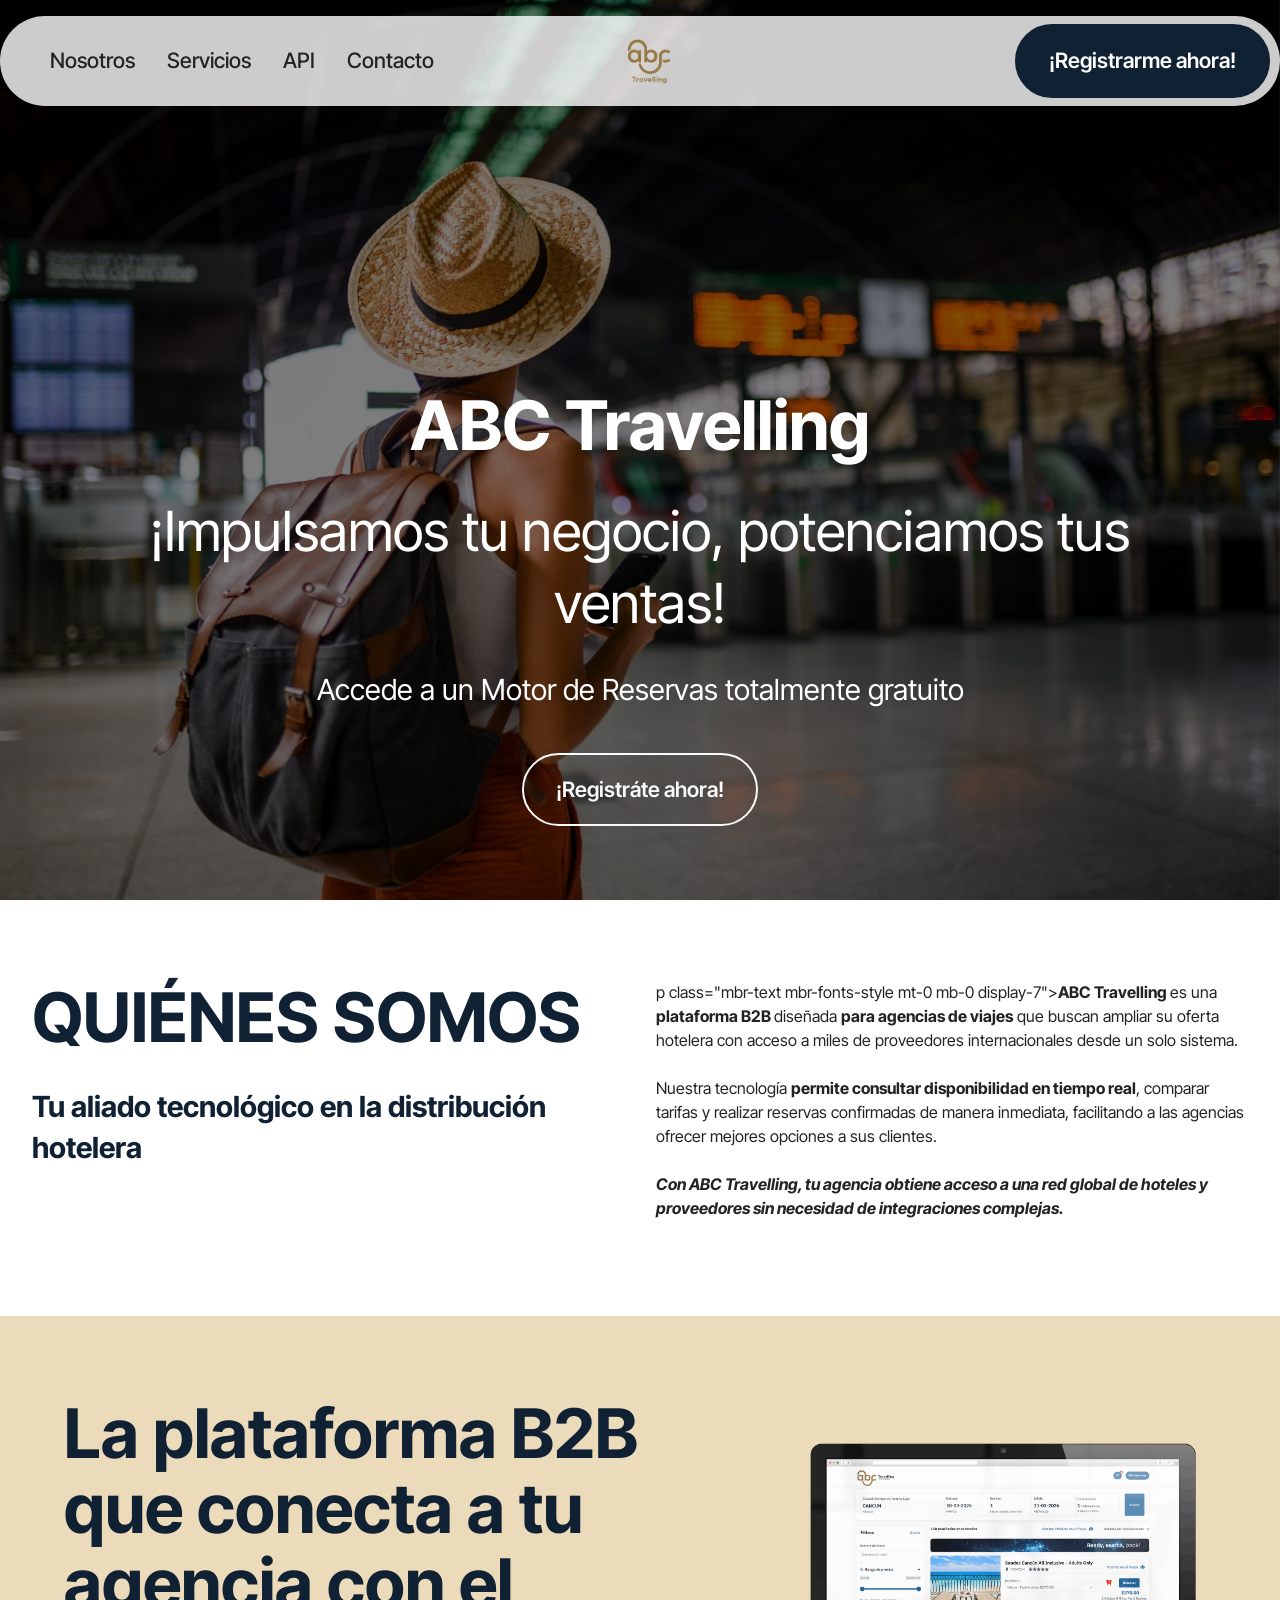
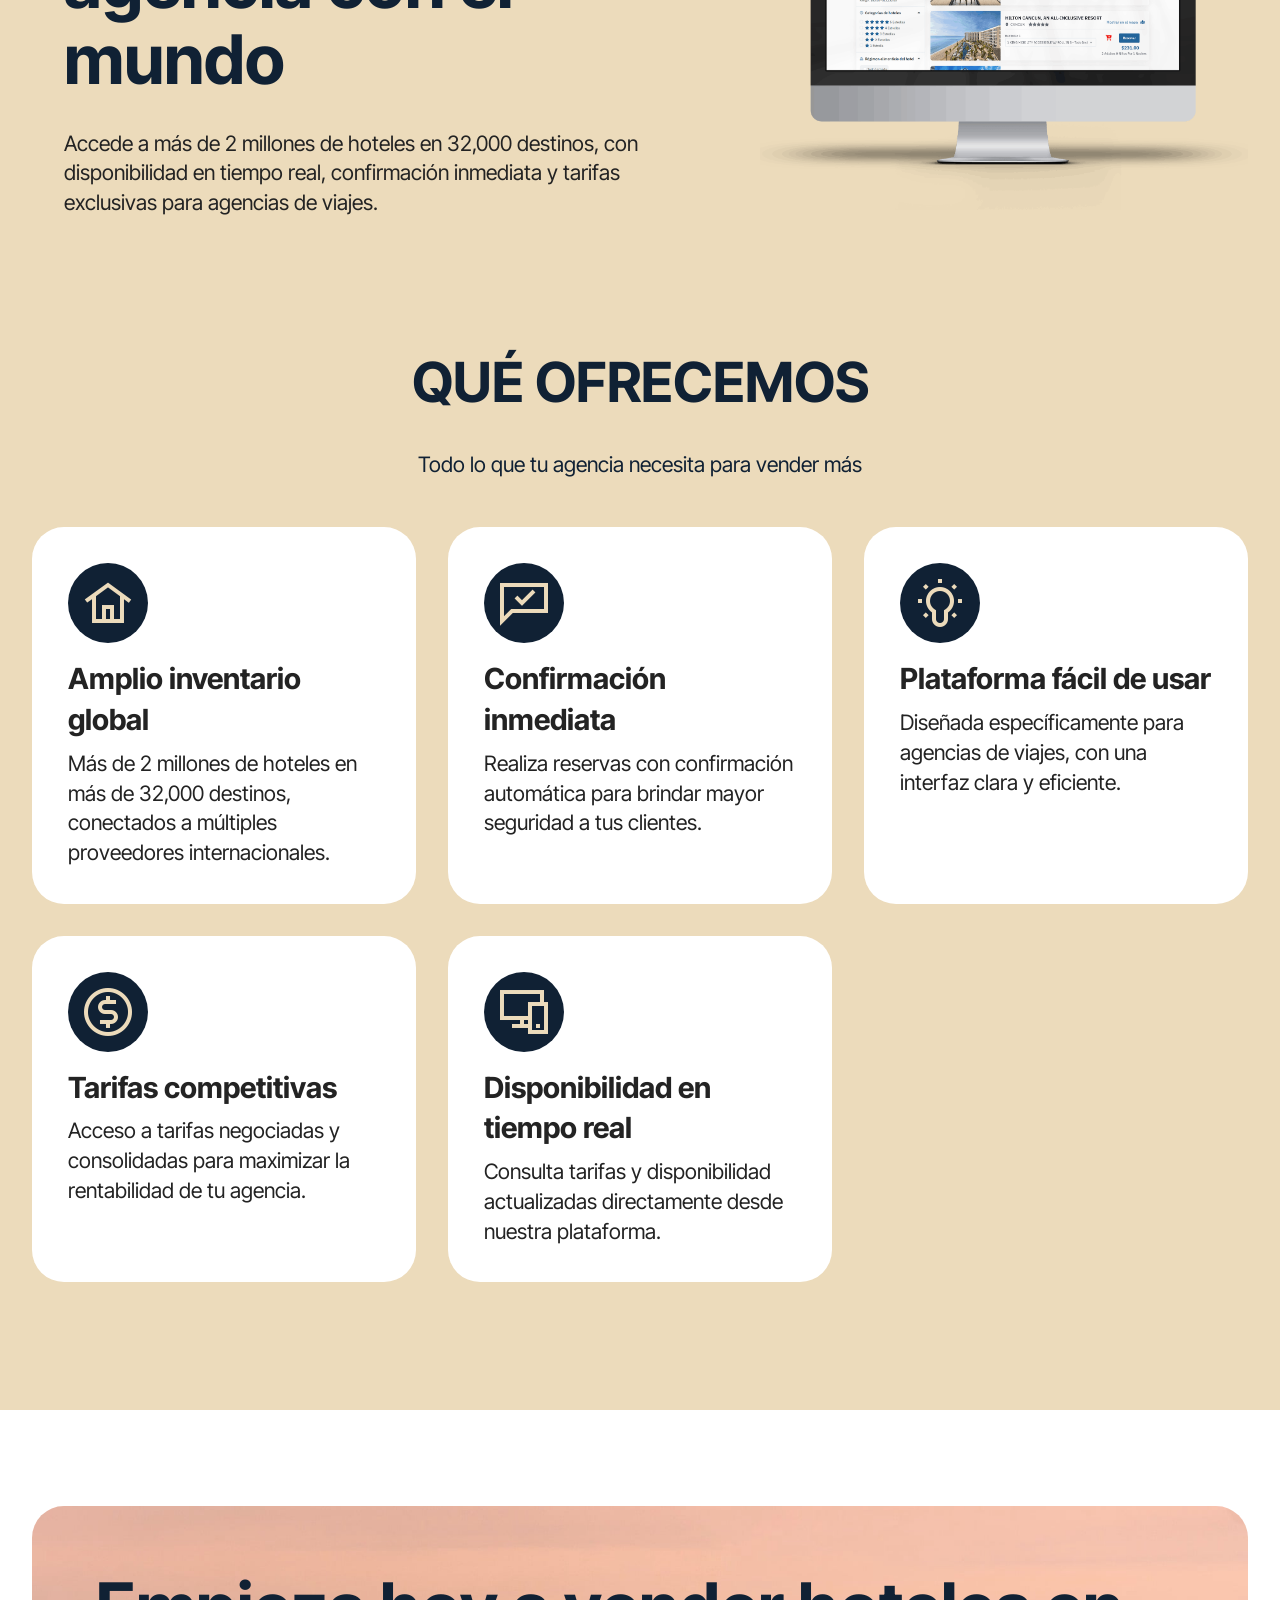
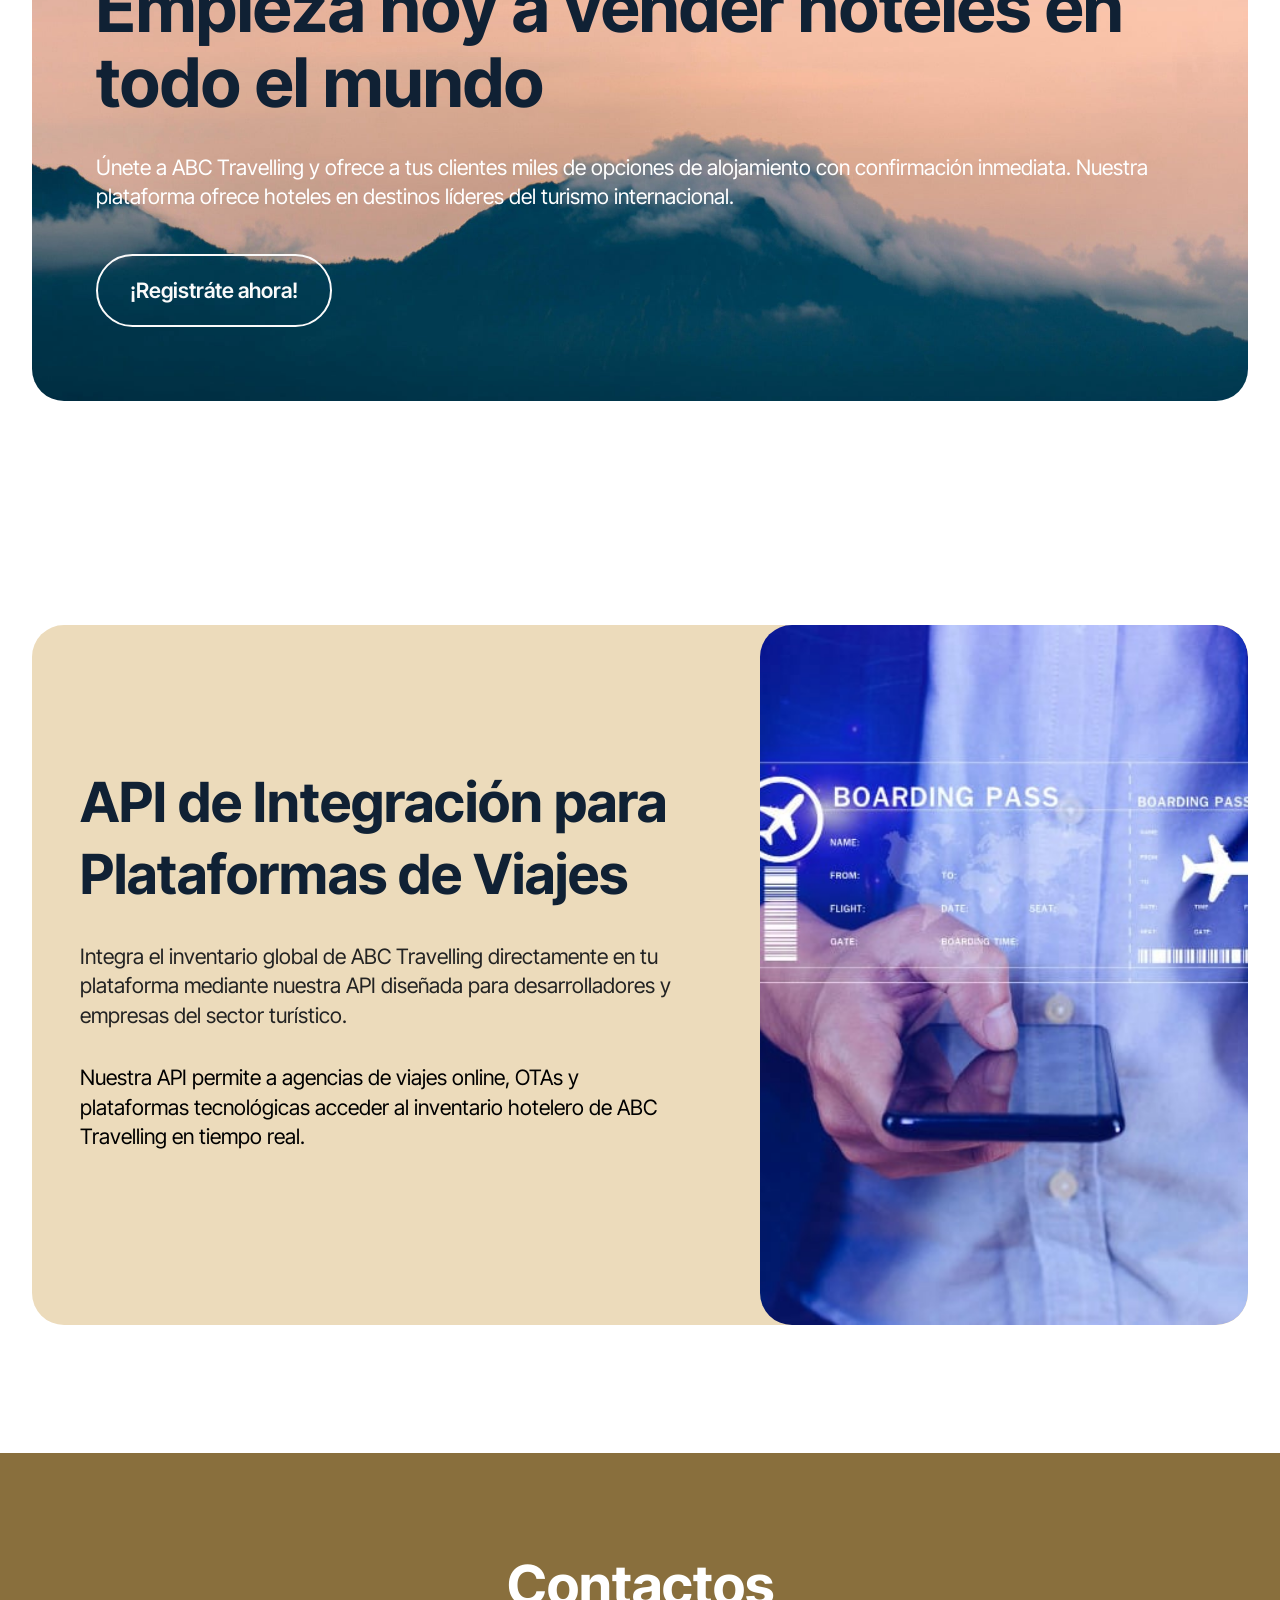
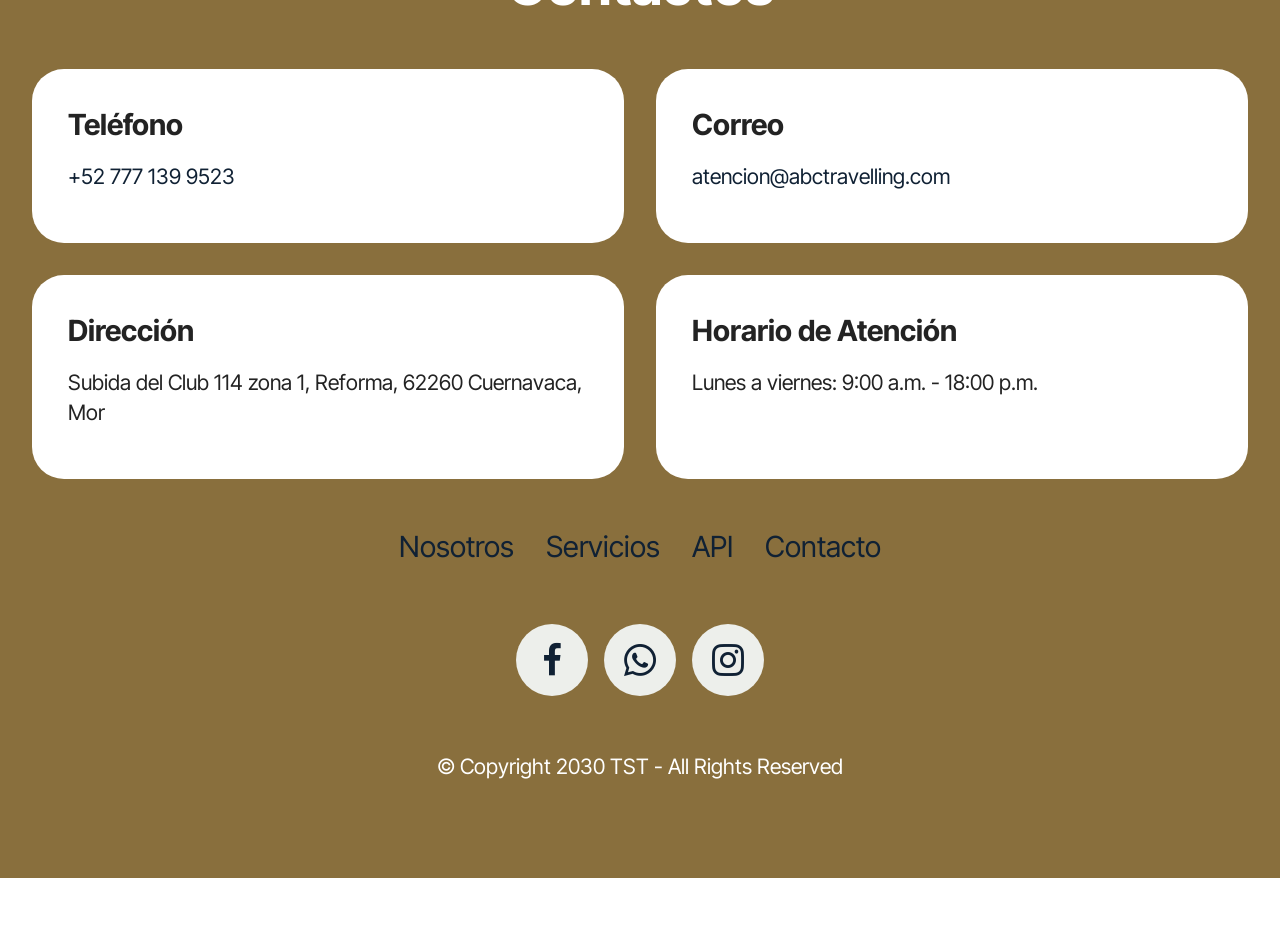
==== commit 907fd739: "Fix enlaces and data" ====
--- a/index.html
+++ b/index.html
@@ -1,382 +1,372 @@
 <!DOCTYPE html>
-<html  >
-<head>
-  <!-- Site made with Mobirise Website Builder v6.1.12, https://mobirise.com -->
-  <meta charset="UTF-8">
-  <meta http-equiv="X-UA-Compatible" content="IE=edge">
-  <meta name="generator" content="Mobirise v6.1.12, mobirise.com">
-  <meta name="viewport" content="width=device-width, initial-scale=1, minimum-scale=1">
-  <link rel="shortcut icon" href="assets/images/logo-354x311.png" type="image/x-icon">
-  <meta name="description" content="">
-  
-  
-  <title>Home</title>
-  <link rel="stylesheet" href="assets/web/assets/mobirise-icons2/mobirise2.css">
-  <link rel="stylesheet" href="assets/bootstrap/css/bootstrap.min.css">
-  <link rel="stylesheet" href="assets/parallax/jarallax.css">
-  <link rel="stylesheet" href="assets/animatecss/animate.css">
-  <link rel="stylesheet" href="assets/dropdown/css/style.css">
-  <link rel="stylesheet" href="assets/socicon/css/styles.css">
-  <link rel="stylesheet" href="assets/theme/css/style.css">
-  <link rel="preload" href="https://fonts.googleapis.com/css?family=Inter+Tight:100,200,300,400,500,600,700,800,900,100i,200i,300i,400i,500i,600i,700i,800i,900i&display=swap" as="style" onload="this.onload=null;this.rel='stylesheet'">
-  <noscript><link rel="stylesheet" href="https://fonts.googleapis.com/css?family=Inter+Tight:100,200,300,400,500,600,700,800,900,100i,200i,300i,400i,500i,600i,700i,800i,900i&display=swap"></noscript>
-  <link rel="preload" as="style" href="assets/mobirise/css/mbr-additional.css?v=tzd1k2"><link rel="stylesheet" href="assets/mobirise/css/mbr-additional.css?v=tzd1k2" type="text/css">
-
-  <link rel="icon" type="image/x-icon" href="assets/images/favicon.ico" />
-  <link rel="icon" type="image/png" href="assets/images/favicon.png" />
-  
-  
-</head>
-<body>
-  
-  <section data-bs-version="5.1" class="menu menu4 cid-vdoy9Lrhok" once="menu" id="menu04-2">
-	
-
-	<nav class="navbar navbar-dropdown navbar-fixed-top navbar-expand-lg">
-		<div class="container">
-			<div class="navbar-brand">
-				<span class="navbar-logo">
-					<a href="https://abectravelling.com">
-						<img src="assets/images/logo-354x311.png" alt="ABC Travelling Logo" style="height: 4rem;">
-					</a>
-				</span>
-				
-			</div>
-			<button class="navbar-toggler" type="button" data-toggle="collapse" data-bs-toggle="collapse" data-target="#navbarSupportedContent" data-bs-target="#navbarSupportedContent" aria-controls="navbarNavAltMarkup" aria-expanded="false" aria-label="Toggle navigation">
-				<div class="hamburger">
-					<span></span>
-					<span></span>
-					<span></span>
-					<span></span>
-				</div>
-			</button>
-			<div class="collapse navbar-collapse" id="navbarSupportedContent">
-				<ul class="navbar-nav nav-dropdown" data-app-modern-menu="true"><li class="nav-item">
-						<a class="nav-link link text-black text-primary display-4" href="index.html#article15-6">Nosotros</a>
-					</li>
-					<li class="nav-item">
-						<a class="nav-link link text-black show text-primary display-4" href="index.html#features05-8" aria-expanded="false">Servicios</a>
-					</li>
-					<li class="nav-item">
-						<a class="nav-link link text-black text-primary display-4" href="index.html#features025-b">API</a>
-					</li><li class="nav-item"><a class="nav-link link text-black text-primary display-4" href="index.html#contacts01-e">Contacto</a></li></ul>
-				
-				<div class="navbar-buttons mbr-section-btn"><a class="btn btn-primary display-4" href="registro.html">¡Registrarme ahora!</a></div>
-			</div>
-		</div>
-	</nav>
-</section>
-
-<section data-bs-version="5.1" class="header16 cid-vdoxwgmYuq mbr-fullscreen mbr-parallax-background" id="header17-1">
-  
-  <div class="mbr-overlay" style="opacity: 0.5; background-color: rgb(0, 0, 0);"></div>
-  <div class="container-fluid">
-    <div class="row">
-      <div class="content-wrap col-12 col-md-12">
-        <h1 class="mbr-section-title mbr-fonts-style mbr-white mb-4 display-1">
-          <strong><br>ABC Travelling</strong></h1>
-        <h2 class="mbr-section-subtitle mbr-fonts-style mbr-white mb-4 display-2">¡Impulsamos tu negocio, potenciamos tus ventas!</h2>
-        <p class="mbr-fonts-style mbr-text mbr-white mb-4 display-5">Accede a un Motor de Reservas totalmente gratuito</p>
-        <div class="mbr-section-btn"><a class="btn btn-white-outline display-7" href="https://abctravelling.com">¡Registráte ahora!</a></div>
-      </div>
-    </div>
-  </div>
-</section>
-
-<section data-bs-version="5.1" class="article15 cid-vdoD6MVoxr" id="article15-6">
-    
-    <div class="container">
-        <div class="row justify-content-center">
-            <div class="col-12 col-md">
-                <h5 class="mbr-section-title mbr-fonts-style mt-0 mb-4 display-1"><strong>QUIÉNES SOMOS</strong></h5>
-                <h6 class="mbr-section-subtitle mbr-fonts-style mt-0 mb-4 display-5"><strong>Tu aliado tecnológico en la distribución hotelera</strong></h6>
-            </div>
-            <div class="col-md-12 col-lg-6">
-              <p class="mbr-text mbr-fonts-style mt-0 mb-0 display-7"><strong>ABC Travelling </strong>es una <strong>plataforma B2B </strong>diseñada <strong>para agencias de viajes</strong> que buscan ampliar su oferta hotelera con acceso a miles de proveedores internacionales desde un solo sistema.<br><br>Nuestra tecnología p<strong>ermite consultar disponibilidad en tiempo real</strong>, comparar tarifas y realizar reservas confirmadas de manera inmediata, facilitando a las agencias ofrecer mejores opciones a sus clientes.<br><br><em><strong>Con ABC Travelling, tu agencia obtiene acceso a una red global de hoteles y proveedores sin necesidad de integraciones complejas.</strong></em></p>
-            </div>
+<html>
+    <head>
+        <meta charset="UTF-8">
+        <meta http-equiv="X-UA-Compatible" content="IE=edge">
+        <meta name="generator" content="Mobirise v6.1.12, mobirise.com">
+        <meta name="viewport" content="width=device-width, initial-scale=1, minimum-scale=1">
+        <link rel="shortcut icon" href="assets/public/favicon.ico" type="image/x-icon" />
+        <link rel="shortcut icon" href="assets/public/favicon.png" type="image/x-icon"/>
+        <meta name="description" content="">
+        
+        <title>Inicio</title>
+        <link rel="stylesheet" href="assets/web/assets/mobirise-icons2/mobirise2.css">
+        <link rel="stylesheet" href="assets/bootstrap/css/bootstrap.min.css">
+        <link rel="stylesheet" href="assets/parallax/jarallax.css">
+        <link rel="stylesheet" href="assets/animatecss/animate.css">
+        <link rel="stylesheet" href="assets/dropdown/css/style.css">
+        <link rel="stylesheet" href="assets/socicon/css/styles.css">
+        <link rel="stylesheet" href="assets/theme/css/style.css">
+        <link rel="preload" href="https://fonts.googleapis.com/css?family=Inter+Tight:100,200,300,400,500,600,700,800,900,100i,200i,300i,400i,500i,600i,700i,800i,900i&display=swap" as="style" onload="this.onload=null;this.rel='stylesheet'">
+        <noscript><link rel="stylesheet" href="https://fonts.googleapis.com/css?family=Inter+Tight:100,200,300,400,500,600,700,800,900,100i,200i,300i,400i,500i,600i,700i,800i,900i&display=swap"></noscript>
+        <link rel="preload" as="style" href="assets/mobirise/css/mbr-additional.css?v=tzd1k2"><link rel="stylesheet" href="assets/mobirise/css/mbr-additional.css?v=tzd1k2" type="text/css">
+    </head>
+
+    <body>
+        <section data-bs-version="5.1" class="menu menu4 cid-vdoy9Lrhok" 
+        once="menu" id="menu04-2">
+            <nav class="navbar navbar-dropdown navbar-fixed-top navbar-expand-lg">
+                <div class="container">
+                    <div class="navbar-brand">
+                        <span class="navbar-logo">
+                            <a href="https://abctravelling.com">
+                                <img src="assets/images/logo-354x311.png" alt="ABC Travelling Logo" style="height: 4rem;">
+                            </a>
+                        </span>
+                    </div>
+                    <button class="navbar-toggler" type="button" 
+                    data-toggle="collapse" data-bs-toggle="collapse" 
+                    data-target="#navbarSupportedContent" 
+                    data-bs-target="#navbarSupportedContent" 
+                    aria-controls="navbarNavAltMarkup" aria-expanded="false" 
+                    aria-label="Toggle navigation">
+                        <div class="hamburger">
+                            <span></span>
+                            <span></span>
+                            <span></span>
+                            <span></span>
+                        </div>
+                    </button>
+                    <div class="collapse navbar-collapse" id="navbarSupportedContent">
+                        <ul class="navbar-nav nav-dropdown" data-app-modern-menu="true">
+                            <li class="nav-item">
+                                <a class="nav-link link text-black text-primary display-4" href="index.html#article15-6">Nosotros</a>
+                            </li>
+                            <li class="nav-item">
+                                <a class="nav-link link text-black show text-primary display-4" href="index.html#features05-8" aria-expanded="false">Servicios</a>
+                            </li>
+                            <li class="nav-item">
+                                <a class="nav-link link text-black text-primary display-4" href="index.html#features025-b">API</a>
+                            </li>
+                            <li class="nav-item">
+                                <a class="nav-link link text-black text-primary display-4" href="index.html#contacts01-e">Contacto</a>
+                            </li>
+                        </ul>
+                        <div class="navbar-buttons mbr-section-btn">
+                            <a class="btn btn-primary display-4" 
+                            href="registro.html">¡Registrarme ahora!</a>
+                        </div>
+                    </div>
+                </div>
+            </nav>
+        </section>
+
+        <section data-bs-version="5.1" class="header16 cid-vdoxwgmYuq mbr-fullscreen mbr-parallax-background" id="header17-1">
+            <div class="mbr-overlay" style="opacity: 0.5; background-color: rgb(0, 0, 0);"></div>
+            <div class="container-fluid">
+                <div class="row">
+                    <div class="content-wrap col-12 col-md-12">
+                        <h1 class="mbr-section-title mbr-fonts-style mbr-white mb-4 display-1">
+                            <strong><br>ABC Travelling</strong>
+                        </h1>
+                        <h2 class="mbr-section-subtitle mbr-fonts-style mbr-white mb-4 display-2">¡Impulsamos tu negocio, potenciamos tus ventas!</h2>
+                        <p class="mbr-fonts-style mbr-text mbr-white mb-4 display-5">Accede a un Motor de Reservas totalmente gratuito</p>
+                        <div class="mbr-section-btn">
+                            <a class="btn btn-white-outline display-7" 
+                            href="registro.html">¡Registráte ahora!</a>
+                        </div>
+                    </div>
+                </div>
+            </div>
+        </section>
+
+        <section data-bs-version="5.1" class="article15 cid-vdoD6MVoxr" 
+        id="article15-6">
+            <div class="container">
+                <div class="row justify-content-center">
+                    <div class="col-12 col-md">
+                        <h5 class="mbr-section-title mbr-fonts-style mt-0 mb-4 display-1"><strong>QUIÉNES SOMOS</strong></h5>
+                        <h6 class="mbr-section-subtitle mbr-fonts-style mt-0 mb-4 display-5"><strong>Tu aliado tecnológico en la distribución hotelera</strong></h6>
+                    </div>
+                    <div class="col-md-12 col-lg-6">
+                        p class="mbr-text mbr-fonts-style mt-0 mb-0 display-7"><strong>ABC Travelling </strong>es una <strong>plataforma B2B </strong>diseñada <strong>para agencias de viajes</strong> que buscan ampliar su oferta hotelera con acceso a miles de proveedores internacionales desde un solo sistema.<br><br>Nuestra tecnología <strong>permite consultar disponibilidad en tiempo real</strong>, comparar tarifas y realizar reservas confirmadas de manera inmediata, facilitando a las agencias ofrecer mejores opciones a sus clientes.<br><br><em><strong>Con ABC Travelling, tu agencia obtiene acceso a una red global de hoteles y proveedores sin necesidad de integraciones complejas.</strong></em></p>
+                    </div>
+                </div>
+            </div>
+        </section>
+
+        <section data-bs-version="5.1" class="header1 cid-vdoAYOQNom" id="header01-4">
+            <div class="container-fluid">
+                <div class="row justify-content-center">
+                    <div class="col-12 col-md-12 col-lg-5 image-wrapper">
+                        <img class="w-100" src="assets/images/1189847-osv6du1-2-2200x1600.png" alt="b2b">
+                    </div>
+                    <div class="col-12 col-lg col-md-12">
+                        <div class="text-wrapper align-left">
+                            <h1 class="mbr-section-title mbr-fonts-style mb-4 display-1"><strong>La plataforma B2B que conecta a tu agencia con el mundo</strong></h1>
+                            <p class="mbr-text mbr-fonts-style mb-4 display-7">
+                                Accede a más de 2 millones de hoteles en 32,000 destinos, con disponibilidad en tiempo real, confirmación inmediata y tarifas exclusivas para agencias de viajes.
+                            </p>
+                        </div>
+                    </div>
+                </div>
+            </div>
+        </section>
+
+        <section data-bs-version="5.1" class="features5 cid-vdoEktC6VL" id="features05-8">
+            <div class="container">
+                <div class="row mb-5 justify-content-center">
+                    <div class="col-12 content-head">
+                        <h3 class="mbr-section-title mbr-fonts-style align-center mb-0 display-2"><strong>QUÉ OFRECEMOS</strong></h3>
+                        <h5 class="mbr-section-subtitle mbr-fonts-style align-center mb-0 mt-4 display-7">Todo lo que tu agencia necesita para vender más</h5>
+                    </div>
+                </div>
+                <div class="row">
+                    <div class="item features-without-image col-12 col-md-6 col-lg-4 item-mb">
+                        <div class="item-wrapper">
+                            <div class="card-box align-left">
+                                <div class="iconfont-wrapper">
+                                    <span class="mbr-iconfont mobi-mbri-home mobi-mbri"></span>
+                                </div>
+                                <h5 class="card-title mbr-fonts-style display-5"><strong>Amplio inventario global</strong></h5>
+                                <p class="card-text mbr-fonts-style display-7">
+                                Más de 2 millones de hoteles en más de 32,000 destinos, conectados a múltiples proveedores internacionales.
+                                </p>
+                            </div>
+                        </div>
+                    </div>
+                    <div class="item features-without-image col-12 col-md-6 col-lg-4 item-mb">
+                        <div class="item-wrapper">
+                            <div class="card-box align-left">
+                                <div class="iconfont-wrapper">
+                                    <span class="mbr-iconfont mobi-mbri-cust-feedback mobi-mbri"></span>
+                                </div>
+                                <h5 class="card-title mbr-fonts-style display-5"><strong>Confirmación inmediata</strong></h5>
+                                <p class="card-text mbr-fonts-style display-7">Realiza reservas con confirmación automática para brindar mayor seguridad a tus clientes.&nbsp;<br></p>
+                            </div>
+                        </div>
+                    </div>
+                    <div class="item features-without-image col-12 col-md-6 col-lg-4 item-mb">
+                        <div class="item-wrapper">
+                            <div class="card-box align-left">
+                                <div class="iconfont-wrapper">
+                                    <span class="mbr-iconfont mobi-mbri-idea mobi-mbri"></span>
+                                </div>
+                                <h5 class="card-title mbr-fonts-style display-5"><strong>Plataforma fácil de usar</strong></h5>
+                                <p class="card-text mbr-fonts-style display-7">
+                                Diseñada específicamente para agencias de viajes, con una interfaz clara y eficiente.
+                                </p>
+                            </div>
+                        </div>
+                    </div>
+                    <div class="item features-without-image col-12 col-md-6 col-lg-4 item-mb">
+                        <div class="item-wrapper">
+                            <div class="card-box align-left">
+                                <div class="iconfont-wrapper">
+                                    <span class="mbr-iconfont mobi-mbri-cash mobi-mbri"></span>
+                                </div>
+                                <h5 class="card-title mbr-fonts-style display-5"><strong>Tarifas competitivas</strong></h5>
+                                <p class="card-text mbr-fonts-style display-7">
+                                Acceso a tarifas negociadas y consolidadas para maximizar la rentabilidad de tu agencia.
+                                </p>                                
+                            </div>
+                        </div>
+                    </div>
+                    <div class="item features-without-image col-12 col-md-6 col-lg-4 item-mb">
+                        <div class="item-wrapper">
+                            <div class="card-box align-left">
+                                <div class="iconfont-wrapper">
+                                    <span class="mbr-iconfont mobi-mbri-responsive-2 mobi-mbri"></span>
+                                </div>
+                                <h5 class="card-title mbr-fonts-style display-5"><strong>Disponibilidad en tiempo real</strong></h5>
+                                <p class="card-text mbr-fonts-style display-7">
+                                Consulta tarifas y disponibilidad actualizadas directamente desde nuestra plataforma.
+                                </p>
+                            </div>
+                        </div>
+                    </div>
+                </div>
+            </div>
+        </section>
+
+        <section data-bs-version="5.1" class="header15 cid-vdoG0Uyauc" id="header15-9">
+            <div class="container">
+                <div class="row justify-content-center">
+                    <div class="card col-12 col-lg-12">
+                        <div class="card-wrapper wrap">
+                            <div class="card-box align-center">
+                                <h1 class="card-title mbr-fonts-style mb-4 display-1"><strong>Empieza hoy a vender hoteles en todo el mundo</strong></h1>
+                                <p class="mbr-text mbr-fonts-style mb-4 display-7">
+                                Únete a ABC Travelling y ofrece a tus clientes miles de opciones de alojamiento con confirmación inmediata. Nuestra plataforma ofrece hoteles en destinos líderes del turismo internacional.</p>
+                                <div class="mbr-section-btn mt-4"><a class="btn btn-white-outline display-7" href="registro.html">¡Registráte ahora!</a></div>
+                            </div>
+                        </div>
+                    </div>
+                </div>
+            </div>
+        </section>
+
+        <section data-bs-version="5.1" class="features025 cid-vdoK7xbHVF" id="features025-b">
+            <div class="container">
+                <div class="row justify-content-center align-items-center">
+                    <div class="col-12">
+                        <div class="card-wrapper">
+                            <div class="row">
+                                <div class="col-12 col-md-12 col-lg-5 image-wrapper">
+                                    <img class="w-100" src="assets/images/7276-1000x563.jpg" alt="api">
+                                </div>
+                                <div class="col-12 col-lg col-md-12">
+                                    <div class="text-wrapper align-left">
+                                        <h5 class="mbr-section-title mbr-fonts-style mb-4 display-2"><strong>API de Integración para Plataformas de Viajes</strong></h5>
+                                        <p class="price mbr-fonts-style mb-4 display-7">
+                                        Integra el inventario global de ABC Travelling directamente en tu plataforma mediante nuestra API diseñada para desarrolladores y empresas del sector turístico.<br>
+                                        </p>
+                                        <p class="mbr-text mbr-fonts-style mb-4 display-7">Nuestra API permite a agencias de viajes online, OTAs y plataformas tecnológicas acceder al inventario hotelero de ABC Travelling en tiempo real.<br>
+                                        </p> 
+                                    </div>
+                                </div>
+                            </div>
+                        </div>
+                    </div>
+                </div>
+            </div>
+        </section>
+
+        <section data-bs-version="5.1" class="contacts01 cid-vdoLbViTlj" id="contacts01-e">
+            <div class="container">
+                <div class="row justify-content-center">
+                    <div class="col-12 content-head">
+                        <div class="mbr-section-head mb-5">
+                            <h3 class="mbr-section-title mbr-fonts-style align-center mb-0 display-2">
+                                <strong>Contactos</strong>
+                            </h3>
+                        </div>
+                    </div>
+                </div>
+                <div class="row">
+                    <div class="item features-without-image col-12 col-md-6 active">
+                        <div class="item-wrapper">
+                            <div class="text-wrapper">
+                                <h6 class="card-title mbr-fonts-style mb-3 display-5">
+                                    <strong>Teléfono</strong></h6>
+                                <p class="mbr-text mbr-fonts-style display-7">
+                                    <a href="https://wa.me/527771399523" class="text-primary">+52 777 139 9523</a>
+                                </p>
+                            </div>
+                        </div>
+                    </div>
+                    <div class="item features-without-image col-12 col-md-6">
+                        <div class="item-wrapper">
+                            <div class="text-wrapper">
+                                <h6 class="card-title mbr-fonts-style mb-3 display-5">
+                                    <strong>Correo</strong></h6>
+                                <p class="mbr-text mbr-fonts-style display-7">
+                                    <a href="mailto:atencion@abctravelling.com" class="text-primary">atencion@abctravelling.com</a>
+                                </p>
+                            </div>
+                        </div>
+                    </div>
+                    <div class="item features-without-image col-12 col-md-6">
+                        <div class="item-wrapper">
+                            <div class="text-wrapper">
+                                <h6 class="card-title mbr-fonts-style mb-3 display-5">
+                                    <strong>Dirección</strong></h6>
+                                <p class="mbr-text mbr-fonts-style display-7">
+                                    Subida del Club 114 zona 1, Reforma, 62260 Cuernavaca, Mor
+                                </p>
+                            </div>
+                        </div>
+                    </div>
+                    <div class="item features-without-image col-12 col-md-6">
+                        <div class="item-wrapper">
+                            <div class="text-wrapper">
+                                <h6 class="card-title mbr-fonts-style mb-3 display-5">
+                                    <strong>Horario de Atención</strong></h6>
+                                <p class="mbr-text mbr-fonts-style display-7">
+                                    Lunes a viernes: 9:00 a.m. - 18:00 p.m.
+                                </p>
+                            </div>
+                        </div>
+                    </div>
+                </div>
+            </div>
+        </section>
+
+        <section data-bs-version="5.1" class="footer3 cid-vdoKUGxTnr" once="footers" id="footer03-c">
+            <div class="container">
+                <div class="row">
+                    <div class="row-links">
+                        <ul class="header-menu">
+                            <li class="header-menu-item mbr-fonts-style display-5">
+                                <a href="index.html#article15-6" class="text-primary">Nosotros</a>
+                            </li>
+                            <li class="header-menu-item mbr-fonts-style display-5">
+                                <a href="index.html#features05-8" class="text-primary">Servicios</a>
+                            </li>
+                            <li class="header-menu-item mbr-fonts-style display-5">
+                                <a href="index.html#features025-b" class="text-primary">API</a>
+                            </li>
+                            <li class="header-menu-item mbr-fonts-style display-5">
+                                <a href="index.html#contacts01-e" class="text-primary">Contacto</a>
+                            </li>
+                        </ul>
+                    </div>
+
+                    <div class="col-12 mt-4">
+                        <div class="social-row">
+                            <div class="soc-item">
+                                <a href="https://abctravelling.com" target="_blank">
+                                    <span class="mbr-iconfont display-7 socicon-facebook socicon" style="color: rgb(16, 33, 52); fill: rgb(16, 33, 52);"></span>
+                                </a>
+                            </div>
+                            <div class="soc-item">
+                                <a href="https://abctravelling.com" target="_blank">
+                                    <span class="mbr-iconfont socicon-whatsapp socicon" style="color: rgb(16, 33, 52); fill: rgb(16, 33, 52);"></span>
+                                </a>
+                            </div>
+                            <div class="soc-item">
+                                <a href="https://abctravelling.com" target="_blank">
+                                    <span class="mbr-iconfont socicon-instagram socicon" style="color: rgb(16, 33, 52); fill: rgb(16, 33, 52);"></span>
+                                </a>
+                            </div>
+                        </div>
+                    </div>
+                    <div class="col-12 mt-5">
+                        <p class="mbr-fonts-style copyright display-7">
+                            © Copyright 2030 TST - All Rights Reserved
+                        </p>
+                    </div>
+                </div>
+            </div>
+        </section>
+        <section class="display-7" style="padding: 0;align-items: center;justify-content: center;flex-wrap: wrap;    align-content: center;display: flex;position: relative;height: 4rem;">
+            <a href="https://mobiri.se/351090" style="flex: 1 1;height: 4rem;position: absolute;width: 100%;z-index: 1;">
+            <img alt="" style="height: 4rem;" src="[data-uri]"></a>
+            <p style="margin: 0;text-align: center;" class="display-7">&#8204;</p>
+            <a style="z-index:1" href="https://mobirise.com/builder/no-code-website-builder.html"></a>
+        </section>
+        
+        <script src="assets/bootstrap/js/bootstrap.bundle.min.js"></script>  
+        <script src="assets/parallax/jarallax.js"></script>  
+        <script src="assets/smoothscroll/smooth-scroll.js"></script>  
+        <script src="assets/ytplayer/index.js"></script>  
+        <script src="assets/dropdown/js/navbar-dropdown.js"></script>  
+        <script src="assets/theme/js/script.js"></script>  
+        
+        
+        <div id="scrollToTop" class="scrollToTop mbr-arrow-up">
+            <a style="text-align: center;"><i class="mbr-arrow-up-icon mbr-arrow-up-icon-cm cm-icon cm-icon-smallarrow-up"></i></a>
         </div>
-    </div>
-</section>
-
-<section data-bs-version="5.1" class="header1 cid-vdoAYOQNom" id="header01-4">
-	
-
-	
-	
-
-	<div class="container-fluid">
-		<div class="row justify-content-center">
-			<div class="col-12 col-md-12 col-lg-5 image-wrapper">
-				<img class="w-100" src="assets/images/1189847-osv6du1-2-2200x1600.png" alt="b2b">
-			</div>
-			<div class="col-12 col-lg col-md-12">
-				<div class="text-wrapper align-left">
-					<h1 class="mbr-section-title mbr-fonts-style mb-4 display-1"><strong>La plataforma B2B que conecta a tu agencia con el mundo</strong></h1>
-					<p class="mbr-text mbr-fonts-style mb-4 display-7">
-						Accede a más de 2 millones de hoteles en 32,000 destinos, con disponibilidad en tiempo real, confirmación inmediata y tarifas exclusivas para agencias de viajes.
-					</p>
-					
-				</div>
-			</div>
-		</div>
-	</div>
-</section>
-
-<section data-bs-version="5.1" class="features5 cid-vdoEktC6VL" id="features05-8">
-  
-
-  
-  
-  <div class="container">
-    <div class="row mb-5 justify-content-center">
-      <div class="col-12 content-head">
-        <h3 class="mbr-section-title mbr-fonts-style align-center mb-0 display-2"><strong>QUÉ OFRECEMOS</strong></h3>
-        <h5 class="mbr-section-subtitle mbr-fonts-style align-center mb-0 mt-4 display-7">Todo lo que tu agencia necesita para vender más</h5>
-      </div>
-    </div>
-    <div class="row">
-      <div class="item features-without-image col-12 col-md-6 col-lg-4 item-mb">
-        <div class="item-wrapper">
-          <div class="card-box align-left">
-            <div class="iconfont-wrapper">
-              <span class="mbr-iconfont mobi-mbri-home mobi-mbri"></span>
-            </div>
-            <h5 class="card-title mbr-fonts-style display-5"><strong>Amplio inventario global</strong></h5>
-            <p class="card-text mbr-fonts-style display-7">
-              Más de 2 millones de hoteles en más de 32,000 destinos, conectados a múltiples proveedores internacionales.
-            </p>
-
-            
-          </div>
-        </div>
-      </div>
-      <div class="item features-without-image col-12 col-md-6 col-lg-4 item-mb">
-        <div class="item-wrapper">
-          <div class="card-box align-left">
-            <div class="iconfont-wrapper">
-              <span class="mbr-iconfont mobi-mbri-cust-feedback mobi-mbri"></span>
-            </div>
-            <h5 class="card-title mbr-fonts-style display-5"><strong>Confirmación inmediata</strong></h5>
-            <p class="card-text mbr-fonts-style display-7">Realiza reservas con confirmación automática para brindar mayor seguridad a tus clientes.&nbsp;<br></p>
-
-            
-          </div>
-        </div>
-      </div>
-      <div class="item features-without-image col-12 col-md-6 col-lg-4 item-mb">
-        <div class="item-wrapper">
-          <div class="card-box align-left">
-            <div class="iconfont-wrapper">
-              <span class="mbr-iconfont mobi-mbri-idea mobi-mbri"></span>
-            </div>
-            <h5 class="card-title mbr-fonts-style display-5"><strong>Plataforma fácil de usar</strong></h5>
-            <p class="card-text mbr-fonts-style display-7">
-              Diseñada específicamente para agencias de viajes, con una interfaz clara y eficiente.
-            </p>
-
-            
-          </div>
-        </div>
-      </div><div class="item features-without-image col-12 col-md-6 col-lg-4 item-mb">
-        <div class="item-wrapper">
-          <div class="card-box align-left">
-            <div class="iconfont-wrapper">
-              <span class="mbr-iconfont mobi-mbri-cash mobi-mbri"></span>
-            </div>
-            <h5 class="card-title mbr-fonts-style display-5"><strong>Tarifas competitivas</strong></h5>
-            <p class="card-text mbr-fonts-style display-7">
-              Acceso a tarifas negociadas y consolidadas para maximizar la rentabilidad de tu agencia.
-            </p>
-
-            
-          </div>
-        </div>
-      </div><div class="item features-without-image col-12 col-md-6 col-lg-4 item-mb">
-        <div class="item-wrapper">
-          <div class="card-box align-left">
-            <div class="iconfont-wrapper">
-              <span class="mbr-iconfont mobi-mbri-responsive-2 mobi-mbri"></span>
-            </div>
-            <h5 class="card-title mbr-fonts-style display-5"><strong>Disponibilidad en tiempo real</strong></h5>
-            <p class="card-text mbr-fonts-style display-7">
-              Consulta tarifas y disponibilidad actualizadas directamente desde nuestra plataforma.
-            </p>
-
-            
-          </div>
-        </div>
-      </div>
-    </div>
-  </div>
-</section>
-
-<section data-bs-version="5.1" class="header15 cid-vdoG0Uyauc" id="header15-9">
-	
-
-	
-	
-	<div class="container">
-		<div class="row justify-content-center">
-			<div class="card col-12 col-lg-12">
-				<div class="card-wrapper wrap">
-					<div class="card-box align-center">
-						<h1 class="card-title mbr-fonts-style mb-4 display-1"><strong>Empieza hoy a vender hoteles en todo el mundo</strong></h1>
-						<p class="mbr-text mbr-fonts-style mb-4 display-7">
-							Únete a ABC Travelling y ofrece a tus clientes miles de opciones de alojamiento con confirmación inmediata. Nuestra plataforma ofrece hoteles en destinos líderes del turismo internacional.</p>
-						<div class="mbr-section-btn mt-4"><a class="btn btn-white-outline display-7" href="https://abctravelling.com">¡Registráte ahora!</a></div>
-					</div>
-				</div>
-			</div>
-		</div>
-	</div>
-</section>
-
-<section data-bs-version="5.1" class="features025 cid-vdoK7xbHVF" id="features025-b">
-  
-
-  
-  
-
-  <div class="container">
-    <div class="row justify-content-center align-items-center">
-      <div class="col-12">
-        <div class="card-wrapper">
-          <div class="row">
-            <div class="col-12 col-md-12 col-lg-5 image-wrapper">
-              <img class="w-100" src="assets/images/7276-1000x563.jpg" alt="api">
-            </div>
-            <div class="col-12 col-lg col-md-12">
-              <div class="text-wrapper align-left">
-                <h5 class="mbr-section-title mbr-fonts-style mb-4 display-2"><strong>API de Integración para Plataformas de Viajes</strong></h5>
-                <p class="price mbr-fonts-style mb-4 display-7">
-                  Integra el inventario global de ABC Travelling directamente en tu plataforma mediante nuestra API diseñada para desarrolladores y empresas del sector turístico.<br>
-                </p>
-                <p class="mbr-text mbr-fonts-style mb-4 display-7">Nuestra API permite a agencias de viajes online, OTAs y plataformas tecnológicas acceder al inventario hotelero de ABC Travelling en tiempo real.<br>
-                </p>
-                
-              </div>
-            </div>
-          </div>
-        </div>
-      </div>
-    </div>
-  </div>
-</section>
-
-<section data-bs-version="5.1" class="contacts01 cid-vdoLbViTlj" id="contacts01-e">
-    
-
-    
-    
-    <div class="container">
-        <div class="row justify-content-center">
-            <div class="col-12 content-head">
-                <div class="mbr-section-head mb-5">
-                    <h3 class="mbr-section-title mbr-fonts-style align-center mb-0 display-2">
-                        <strong>Contactos</strong>
-                    </h3>
-                    
-                </div>
-            </div>
-        </div>
-        <div class="row">
-            <div class="item features-without-image col-12 col-md-6 active">
-                <div class="item-wrapper">
-                    <div class="text-wrapper">
-                        <h6 class="card-title mbr-fonts-style mb-3 display-5">
-                            <strong>Teléfono</strong></h6>
-                        <p class="mbr-text mbr-fonts-style display-7">
-                            <a href="tel:+12345678910" class="text-primary">0 800 123 45 67</a>
-                        </p>
-                    </div>
-                </div>
-            </div>
-            <div class="item features-without-image col-12 col-md-6">
-                <div class="item-wrapper">
-                    <div class="text-wrapper">
-                        <h6 class="card-title mbr-fonts-style mb-3 display-5">
-                            <strong>Correo</strong></h6>
-                        <p class="mbr-text mbr-fonts-style display-7">
-                            <a href="mailto:info@site.com" class="text-primary">info@site.com</a>
-                        </p>
-                    </div>
-                </div>
-            </div>
-            <div class="item features-without-image col-12 col-md-6">
-                <div class="item-wrapper">
-                    <div class="text-wrapper">
-                        <h6 class="card-title mbr-fonts-style mb-3 display-5">
-                            <strong>Dirección</strong></h6>
-                        <p class="mbr-text mbr-fonts-style display-7">
-                            4100 Ross Street, Okawville, IL
-                        </p>
-                    </div>
-                </div>
-            </div>
-            <div class="item features-without-image col-12 col-md-6">
-                <div class="item-wrapper">
-                    <div class="text-wrapper">
-                        <h6 class="card-title mbr-fonts-style mb-3 display-5">
-                            <strong>Horario de Atención</strong></h6>
-                        <p class="mbr-text mbr-fonts-style display-7">
-                            9:00 - 18:00
-                        </p>
-                    </div>
-                </div>
-            </div>
-        </div>
-    </div>
-</section>
-
-<section data-bs-version="5.1" class="footer3 cid-vdoKUGxTnr" once="footers" id="footer03-c">
-
-        
-
-    
-
-    <div class="container">
-        <div class="row">
-            <div class="row-links">
-                <ul class="header-menu">
-                  
-                  
-                  
-                  
-                <li class="header-menu-item mbr-fonts-style display-5"><a href="index.html#article15-6" class="text-primary">Nosotros</a></li><li class="header-menu-item mbr-fonts-style display-5"><a href="index.html#features05-8" class="text-primary">Servicios</a></li><li class="header-menu-item mbr-fonts-style display-5"><a href="index.html#features025-b" class="text-primary">API</a></li><li class="header-menu-item mbr-fonts-style display-5"><a href="index.html#contacts01-e" class="text-primary">Contacto</a></li></ul>
-              </div>
-
-            <div class="col-12 mt-4">
-                <div class="social-row">
-                    <div class="soc-item">
-                        <a href="https://abctravelling.com" target="_blank">
-                            <span class="mbr-iconfont display-7 socicon-facebook socicon" style="color: rgb(16, 33, 52); fill: rgb(16, 33, 52);"></span>
-                        </a>
-                    </div>
-                    <div class="soc-item">
-                        <a href="https://abctravelling.com" target="_blank">
-                            <span class="mbr-iconfont socicon-whatsapp socicon" style="color: rgb(16, 33, 52); fill: rgb(16, 33, 52);"></span>
-                        </a>
-                    </div>
-                    <div class="soc-item">
-                        <a href="https://abctravelling.com" target="_blank">
-                            <span class="mbr-iconfont socicon-instagram socicon" style="color: rgb(16, 33, 52); fill: rgb(16, 33, 52);"></span>
-                        </a>
-                    </div>
-                    
-                    
-                </div>
-            </div>
-            <div class="col-12 mt-5">
-                <p class="mbr-fonts-style copyright display-7">
-                    © Copyright 2030 TST - All Rights Reserved
-                </p>
-            </div>
-        </div>
-    </div>
-</section><section class="display-7" style="padding: 0;align-items: center;justify-content: center;flex-wrap: wrap;    align-content: center;display: flex;position: relative;height: 4rem;"><a href="https://mobiri.se/351090" style="flex: 1 1;height: 4rem;position: absolute;width: 100%;z-index: 1;"><img alt="" style="height: 4rem;" src="[data-uri]"></a><p style="margin: 0;text-align: center;" class="display-7">&#8204;</p><a style="z-index:1" href="https://mobirise.com/builder/no-code-website-builder.html">No Code Website Builder</a></section><script src="assets/bootstrap/js/bootstrap.bundle.min.js"></script>  <script src="assets/parallax/jarallax.js"></script>  <script src="assets/smoothscroll/smooth-scroll.js"></script>  <script src="assets/ytplayer/index.js"></script>  <script src="assets/dropdown/js/navbar-dropdown.js"></script>  <script src="assets/theme/js/script.js"></script>  
-  
-  
- <div id="scrollToTop" class="scrollToTop mbr-arrow-up"><a style="text-align: center;"><i class="mbr-arrow-up-icon mbr-arrow-up-icon-cm cm-icon cm-icon-smallarrow-up"></i></a></div>
-    <input name="animation" type="hidden">
-  </body>
+        <input name="animation" type="hidden">
+    </body>
 </html>
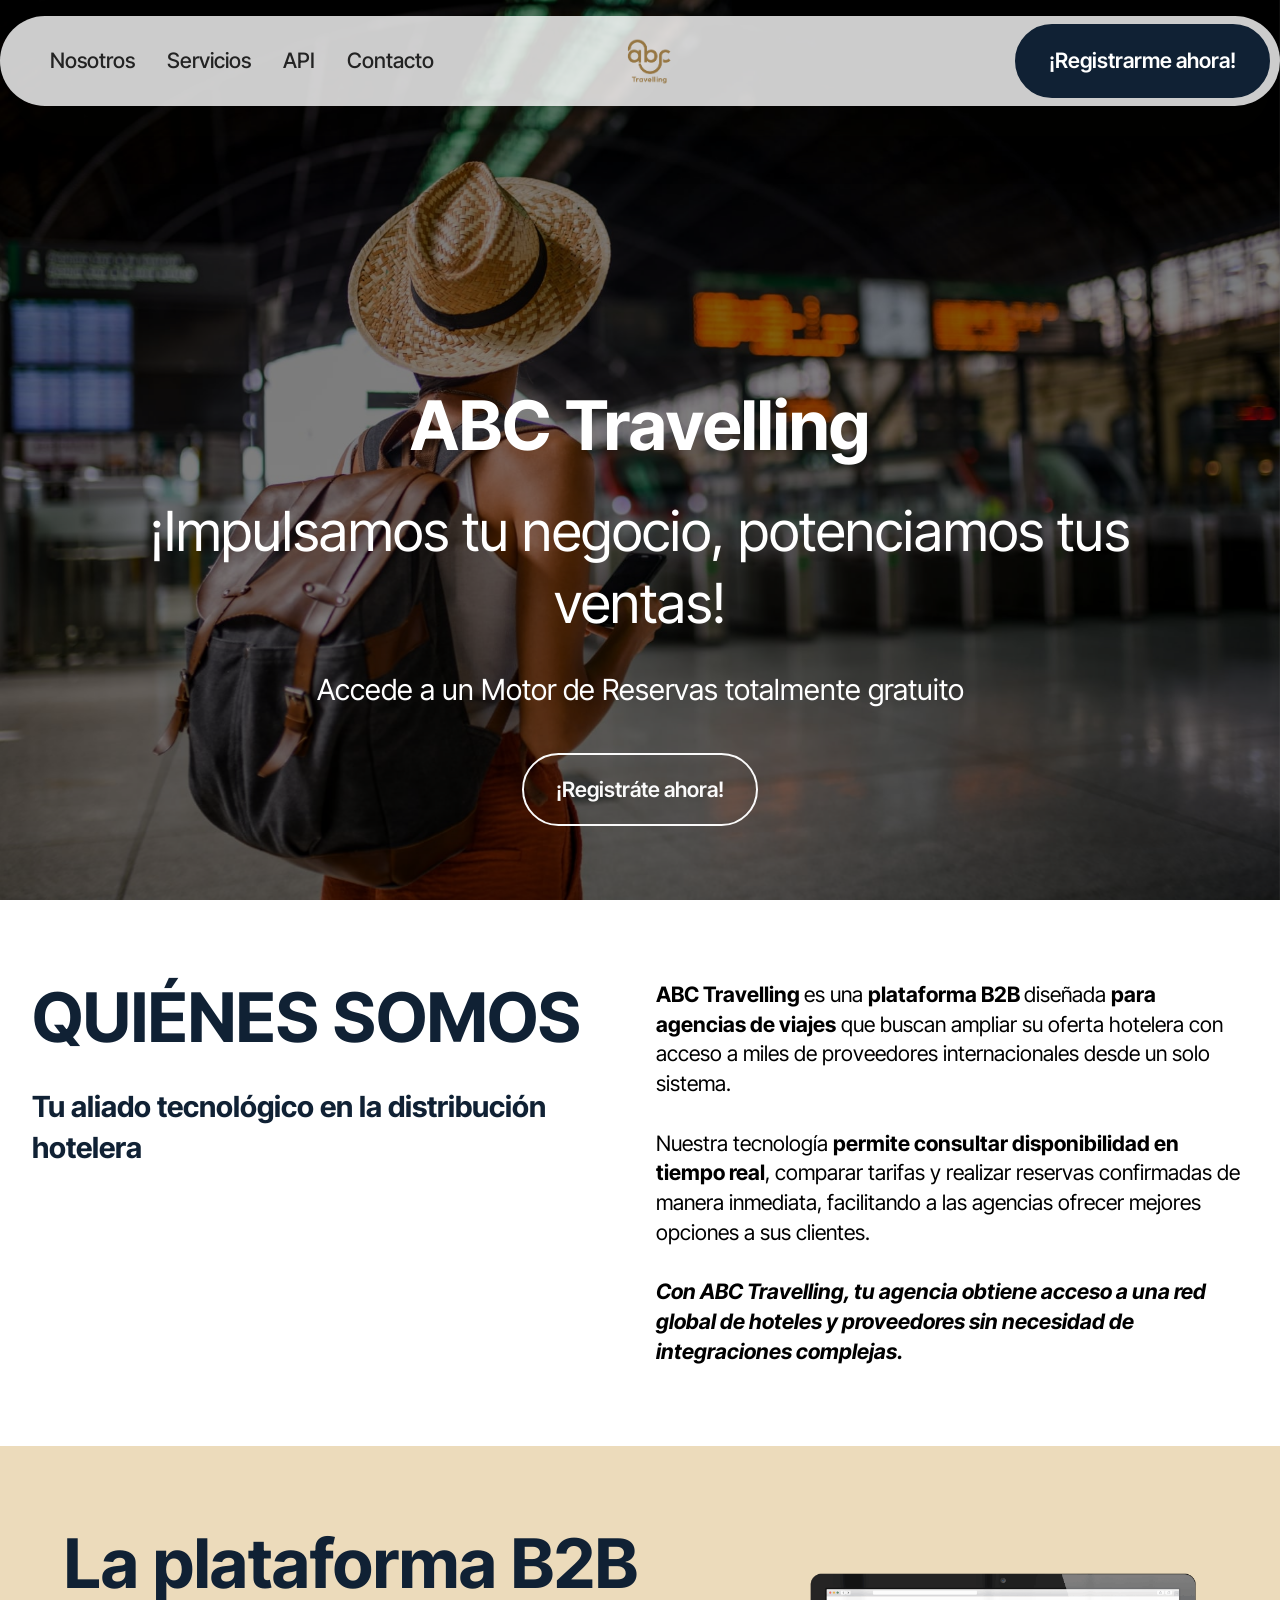
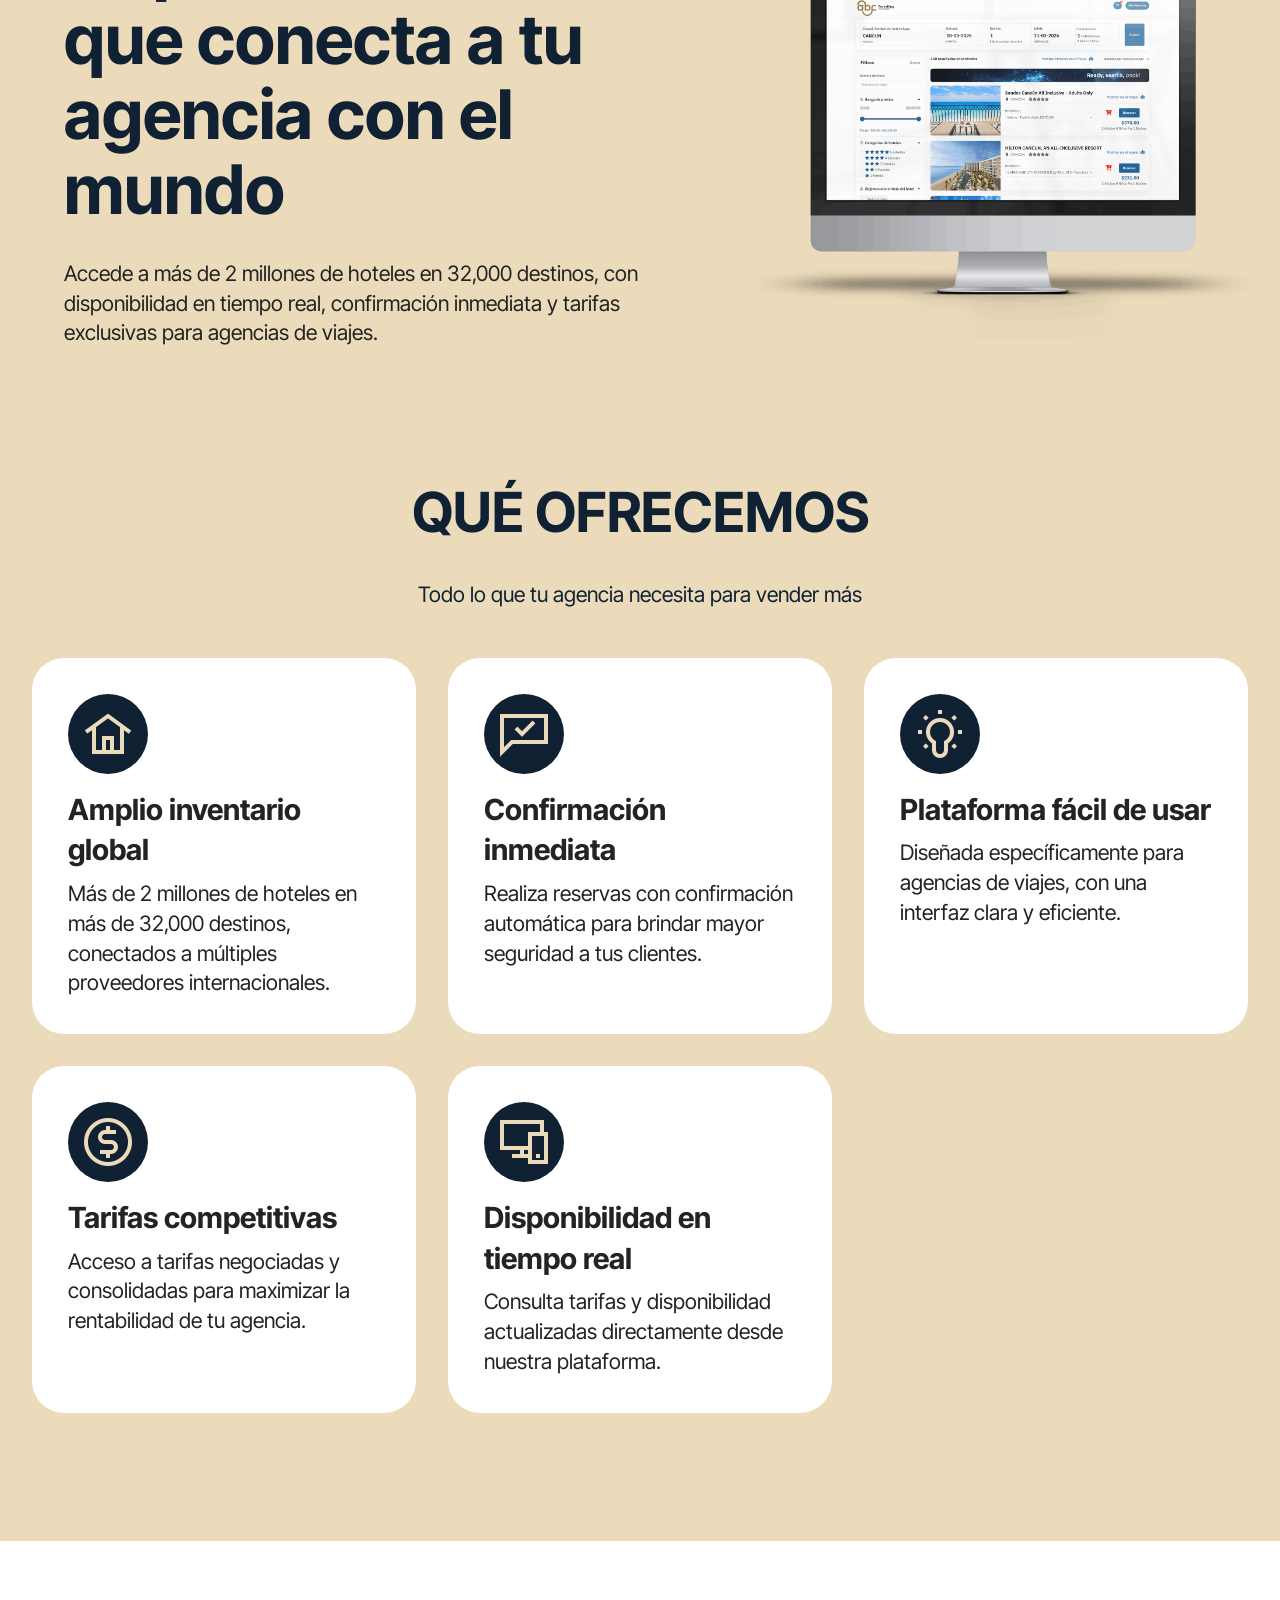
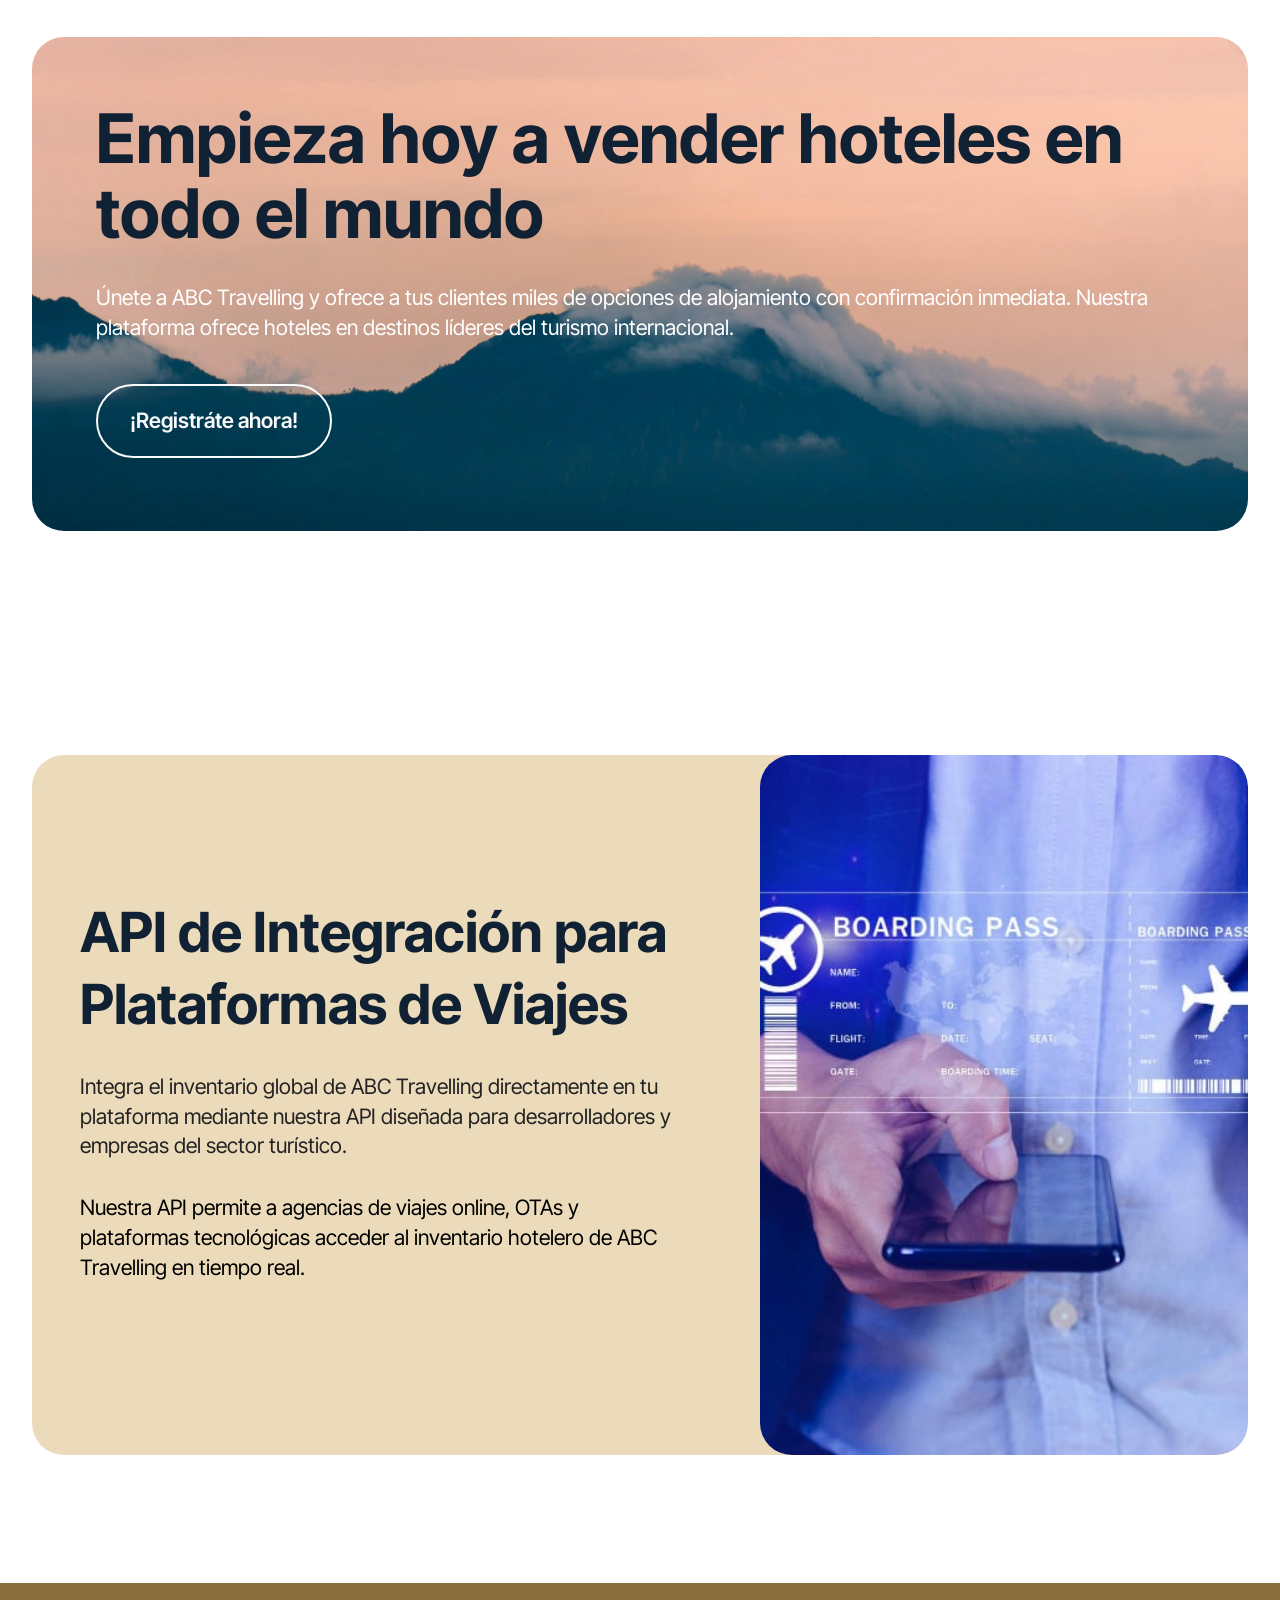
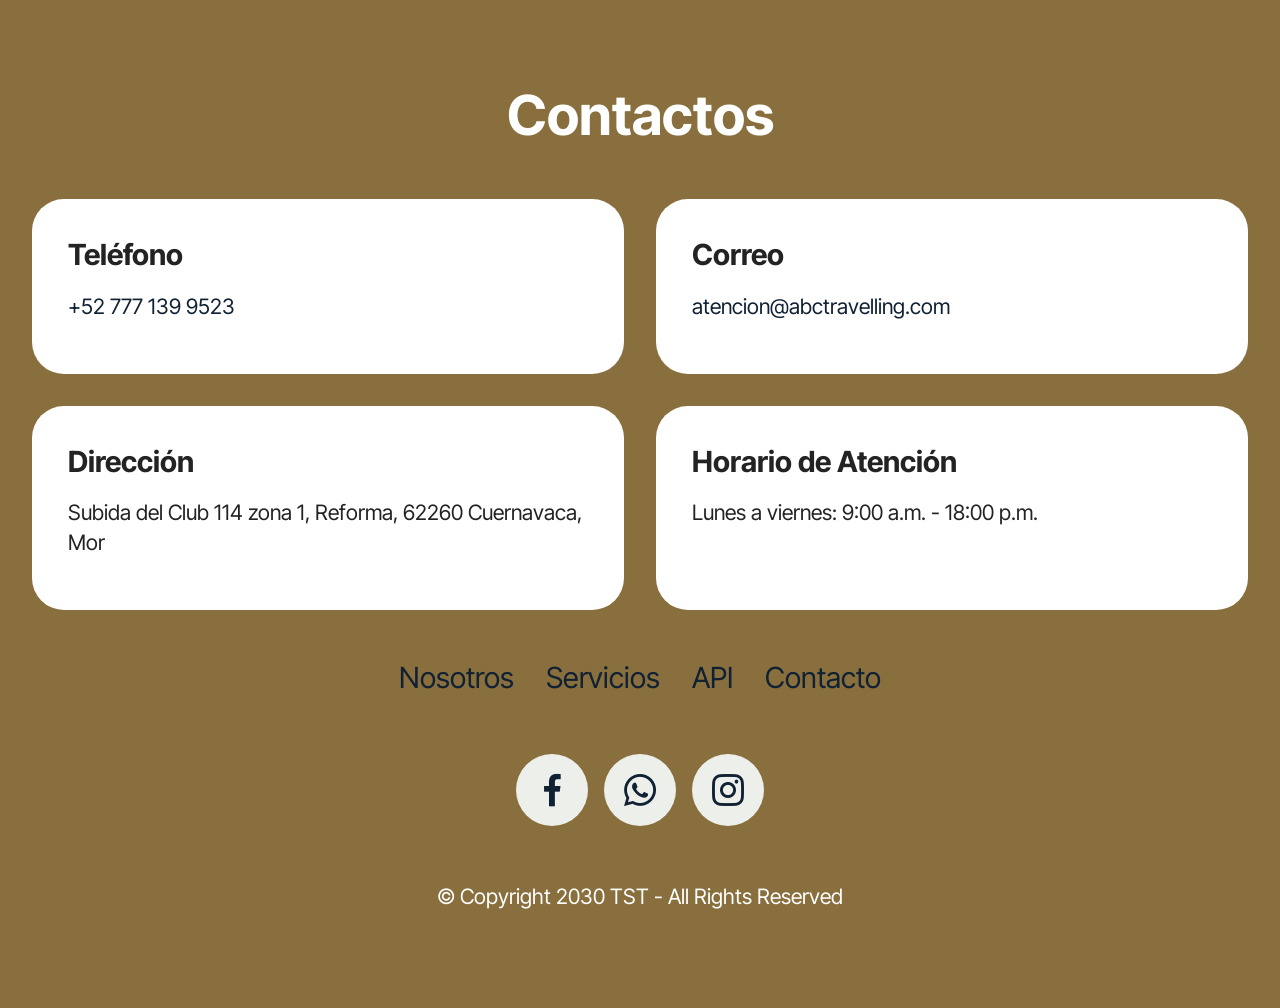
==== commit a2f53c76: "SEO" ====
--- a/index.html
+++ b/index.html
@@ -1,5 +1,5 @@
 <!DOCTYPE html>
-<html>
+<html lang="es">
     <head>
         <meta charset="UTF-8">
         <meta http-equiv="X-UA-Compatible" content="IE=edge">
@@ -7,9 +7,28 @@
         <meta name="viewport" content="width=device-width, initial-scale=1, minimum-scale=1">
         <link rel="shortcut icon" href="assets/public/favicon.ico" type="image/x-icon" />
         <link rel="shortcut icon" href="assets/public/favicon.png" type="image/x-icon"/>
-        <meta name="description" content="">
         
-        <title>Inicio</title>
+        <title>ABC Travelling</title>
+        <meta name="description" content="ABC Travelling es una plataforma B2B para agencias de viajes con acceso a más de 2 millones de hoteles, disponibilidad en tiempo real, confirmación inmediata y tarifas competitivas.">
+        <meta name="robots" content="index, follow">
+        <meta name="author" content="ABC Travelling">
+        <meta name="keywords" content="ABC Travelling, plataforma B2B, agencias de viajes, reservas hoteleras, motor de reservas, hoteles, API viajes, distribución hotelera">
+        <meta name="theme-color" content="#1c2636">
+
+        <meta property="og:type" content="website">
+        <meta property="og:locale" content="es_MX">
+        <meta property="og:site_name" content="ABC Travelling">
+        <meta property="og:title" content="ABC Travelling | Plataforma B2B de reservas hoteleras para agencias de viajes">
+        <meta property="og:description" content="Accede a más de 2 millones de hoteles en 32,000 destinos con disponibilidad en tiempo real, confirmación inmediata y tarifas competitivas.">
+        <meta property="og:url" content="https://abctravelling.com/">
+        <meta property="og:image" content="https://abctravelling.com/assets/images/logo-354x311.png">
+        <meta property="og:image:alt" content="Logo de ABC Travelling">
+
+        <meta name="twitter:card" content="summary_large_image">
+        <meta name="twitter:title" content="ABC Travelling | Plataforma B2B de reservas hoteleras para agencias de viajes">
+        <meta name="twitter:description" content="Plataforma B2B para agencias de viajes con acceso a hoteles, tarifas competitivas y confirmación inmediata.">
+        <meta name="twitter:image" content="https://abctravelling.com/assets/images/logo-354x311.png">
+
         <link rel="stylesheet" href="assets/web/assets/mobirise-icons2/mobirise2.css">
         <link rel="stylesheet" href="assets/bootstrap/css/bootstrap.min.css">
         <link rel="stylesheet" href="assets/parallax/jarallax.css">
@@ -20,6 +39,39 @@
         <link rel="preload" href="https://fonts.googleapis.com/css?family=Inter+Tight:100,200,300,400,500,600,700,800,900,100i,200i,300i,400i,500i,600i,700i,800i,900i&display=swap" as="style" onload="this.onload=null;this.rel='stylesheet'">
         <noscript><link rel="stylesheet" href="https://fonts.googleapis.com/css?family=Inter+Tight:100,200,300,400,500,600,700,800,900,100i,200i,300i,400i,500i,600i,700i,800i,900i&display=swap"></noscript>
         <link rel="preload" as="style" href="assets/mobirise/css/mbr-additional.css?v=tzd1k2"><link rel="stylesheet" href="assets/mobirise/css/mbr-additional.css?v=tzd1k2" type="text/css">
+
+        <script type="application/ld+json">
+            {
+                "@context": "https://schema.org",
+                "@type": "Organization",
+                "name": "ABC Travelling",
+                "url": "https://abctravelling.com/",
+                "logo": "https://abctravelling.com/assets/images/logo-354x311.png",
+                "email": "atencion@abctravelling.com",
+                "telephone": "+52 777 139 9523",
+                "address": {
+                    "@type": "PostalAddress",
+                    "streetAddress": "Subida del Club 114 zona 1, Reforma",
+                    "addressLocality": "Cuernavaca",
+                    "addressRegion": "Morelos",
+                    "postalCode": "62260",
+                    "addressCountry": "MX"
+                },
+                "sameAs": [
+                    "https://abctravelling.com/"
+                ]
+            }
+        </script>
+
+        <script type="application/ld+json">
+            {
+                "@context": "https://schema.org",
+                "@type": "WebSite",
+                "name": "ABC Travelling",
+                "url": "https://abctravelling.com/",
+                "inLanguage": "es-MX"
+            }
+        </script>
     </head>
 
     <body>
@@ -99,7 +151,7 @@
                         <h6 class="mbr-section-subtitle mbr-fonts-style mt-0 mb-4 display-5"><strong>Tu aliado tecnológico en la distribución hotelera</strong></h6>
                     </div>
                     <div class="col-md-12 col-lg-6">
-                        p class="mbr-text mbr-fonts-style mt-0 mb-0 display-7"><strong>ABC Travelling </strong>es una <strong>plataforma B2B </strong>diseñada <strong>para agencias de viajes</strong> que buscan ampliar su oferta hotelera con acceso a miles de proveedores internacionales desde un solo sistema.<br><br>Nuestra tecnología <strong>permite consultar disponibilidad en tiempo real</strong>, comparar tarifas y realizar reservas confirmadas de manera inmediata, facilitando a las agencias ofrecer mejores opciones a sus clientes.<br><br><em><strong>Con ABC Travelling, tu agencia obtiene acceso a una red global de hoteles y proveedores sin necesidad de integraciones complejas.</strong></em></p>
+                        <p class="mbr-text mbr-fonts-style mt-0 mb-0 display-7"><strong>ABC Travelling </strong>es una <strong>plataforma B2B </strong>diseñada <strong>para agencias de viajes</strong> que buscan ampliar su oferta hotelera con acceso a miles de proveedores internacionales desde un solo sistema.<br><br>Nuestra tecnología <strong>permite consultar disponibilidad en tiempo real</strong>, comparar tarifas y realizar reservas confirmadas de manera inmediata, facilitando a las agencias ofrecer mejores opciones a sus clientes.<br><br><em><strong>Con ABC Travelling, tu agencia obtiene acceso a una red global de hoteles y proveedores sin necesidad de integraciones complejas.</strong></em></p>
                     </div>
                 </div>
             </div>
@@ -348,12 +400,6 @@
                     </div>
                 </div>
             </div>
-        </section>
-        <section class="display-7" style="padding: 0;align-items: center;justify-content: center;flex-wrap: wrap;    align-content: center;display: flex;position: relative;height: 4rem;">
-            <a href="https://mobiri.se/351090" style="flex: 1 1;height: 4rem;position: absolute;width: 100%;z-index: 1;">
-            <img alt="" style="height: 4rem;" src="[data-uri]"></a>
-            <p style="margin: 0;text-align: center;" class="display-7">&#8204;</p>
-            <a style="z-index:1" href="https://mobirise.com/builder/no-code-website-builder.html"></a>
         </section>
         
         <script src="assets/bootstrap/js/bootstrap.bundle.min.js"></script>  
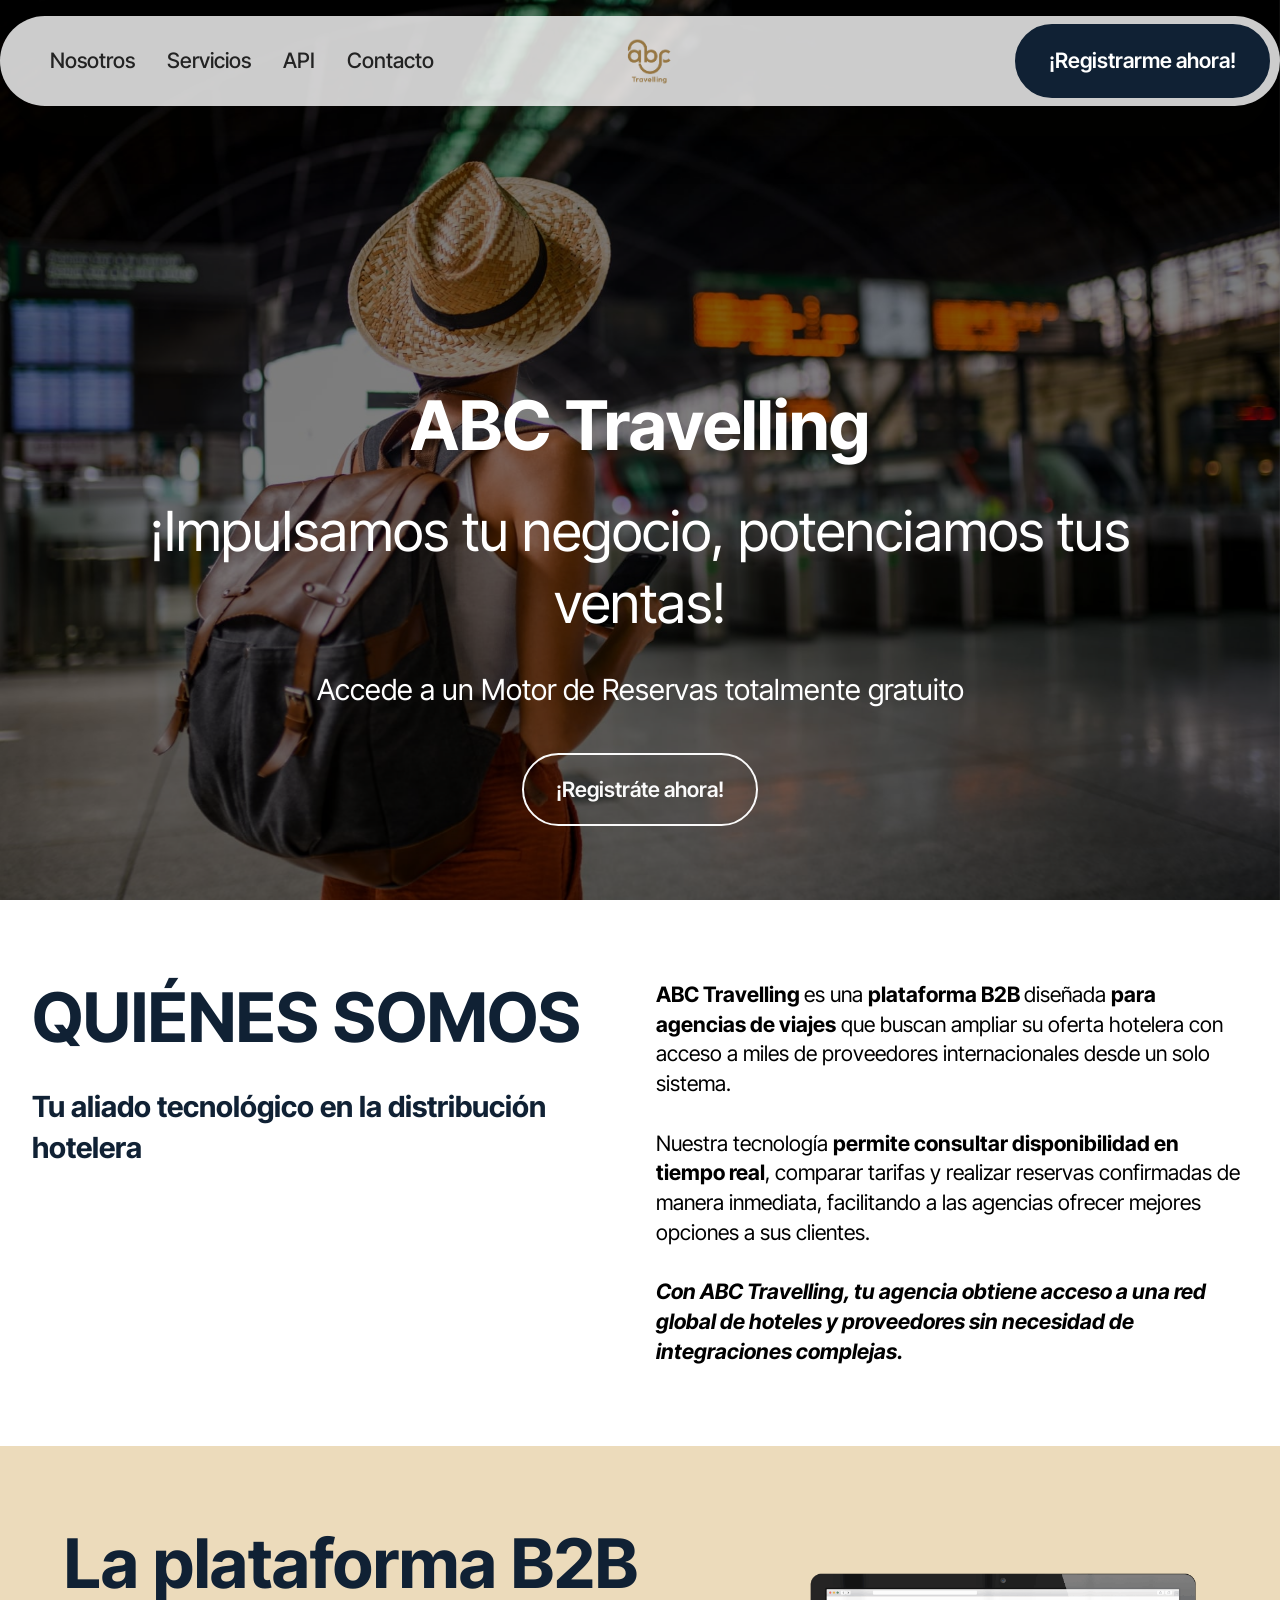
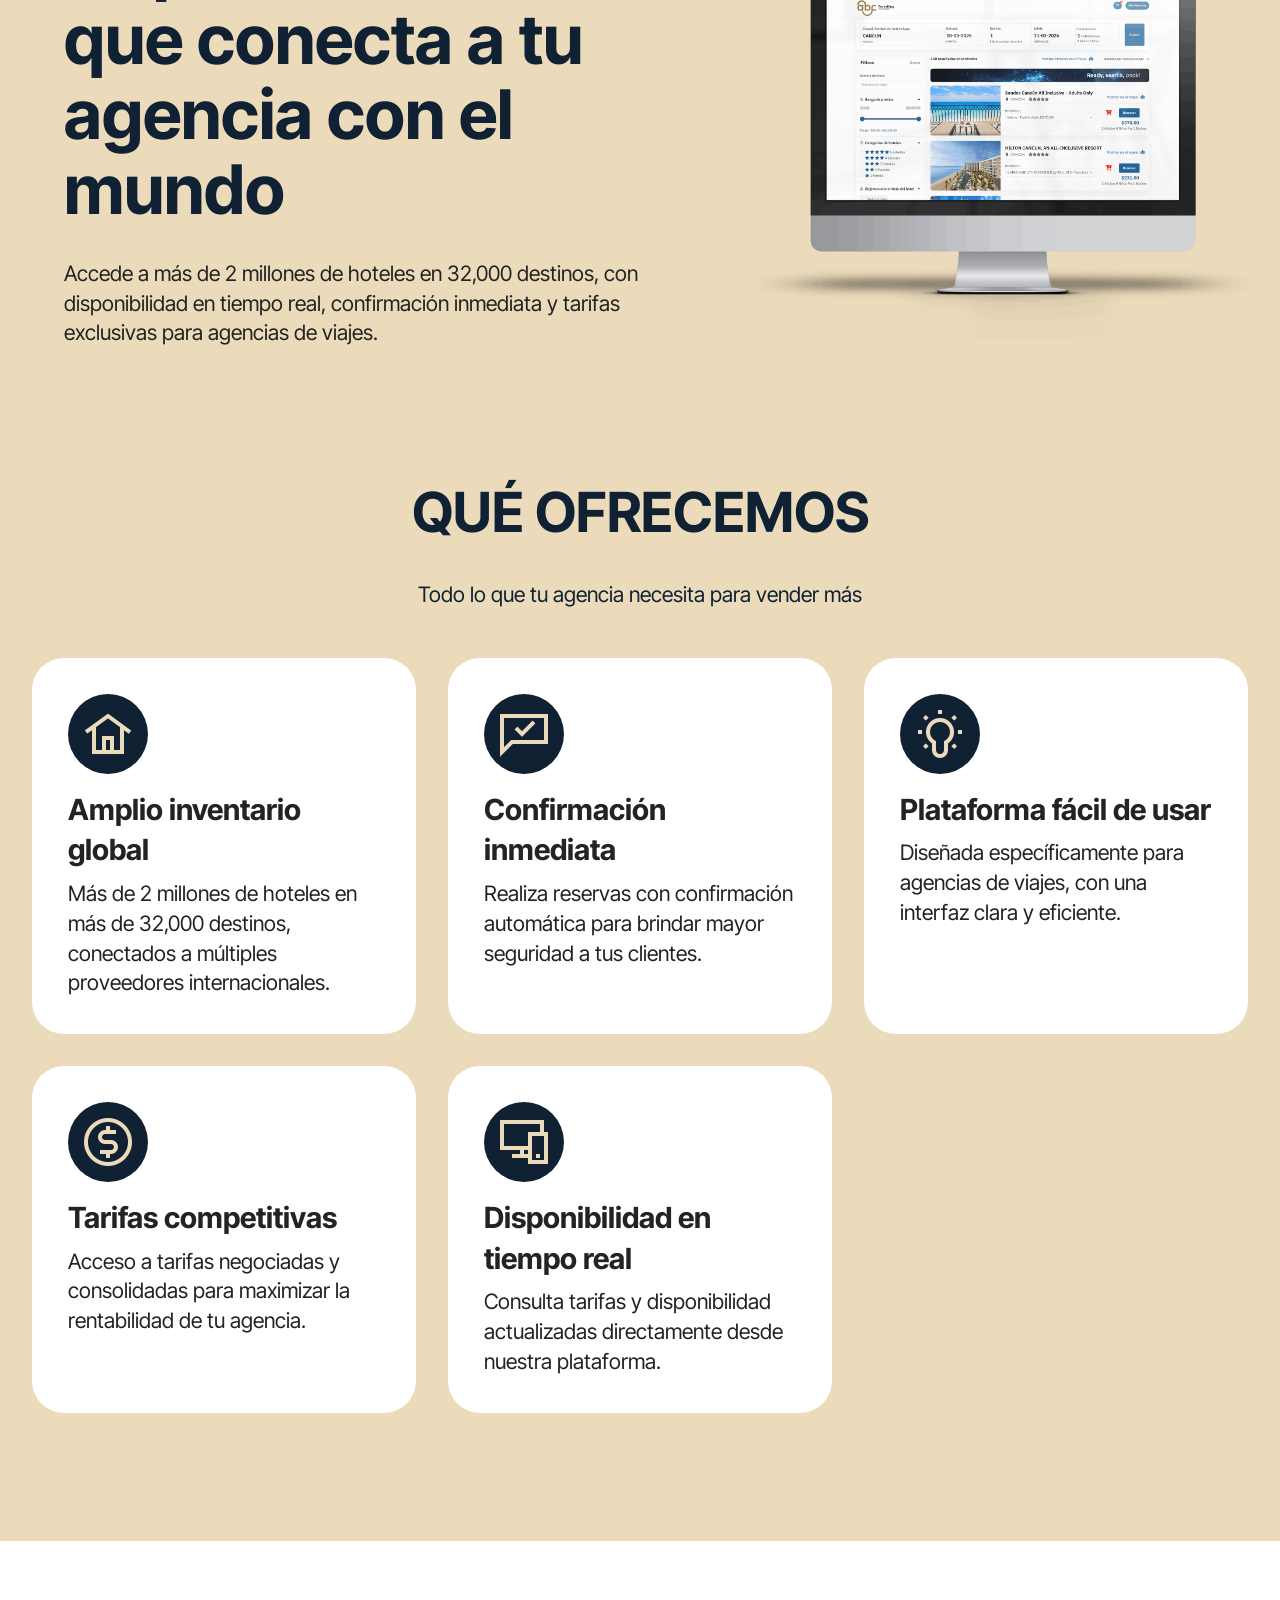
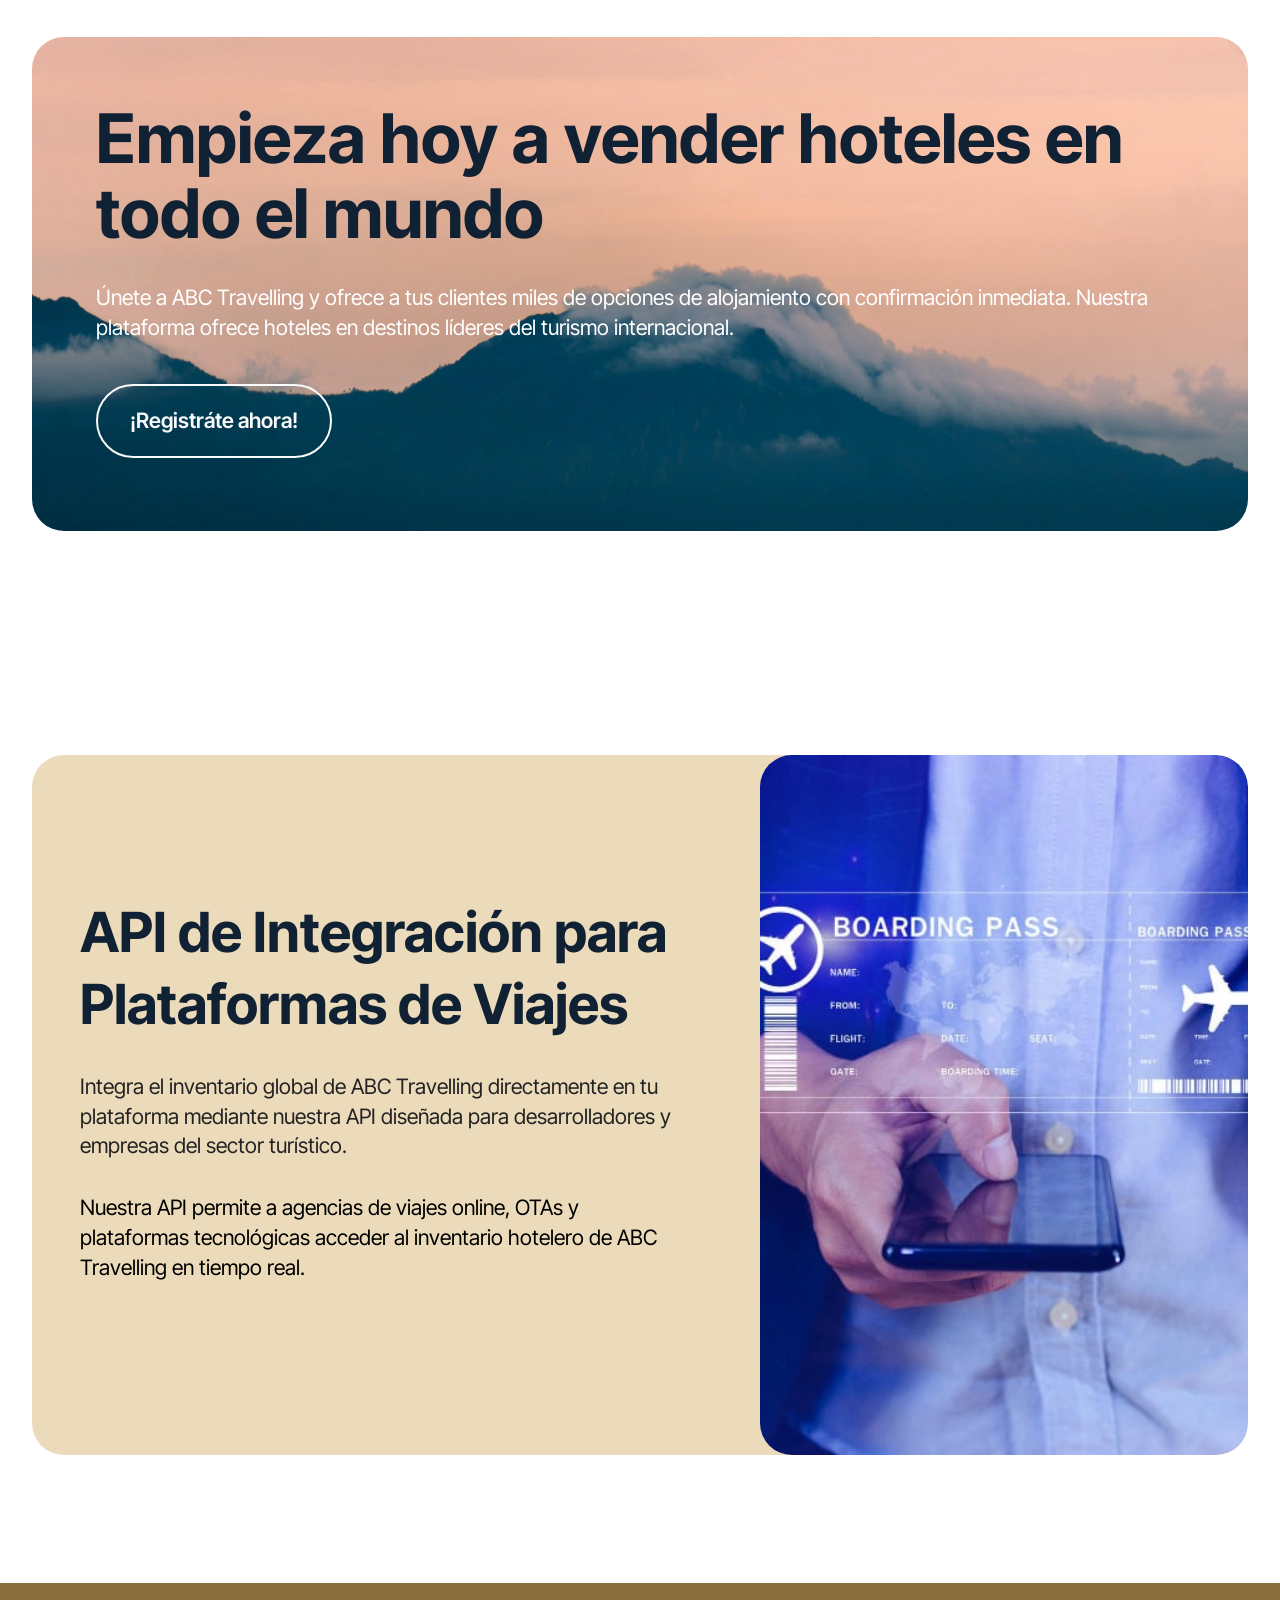
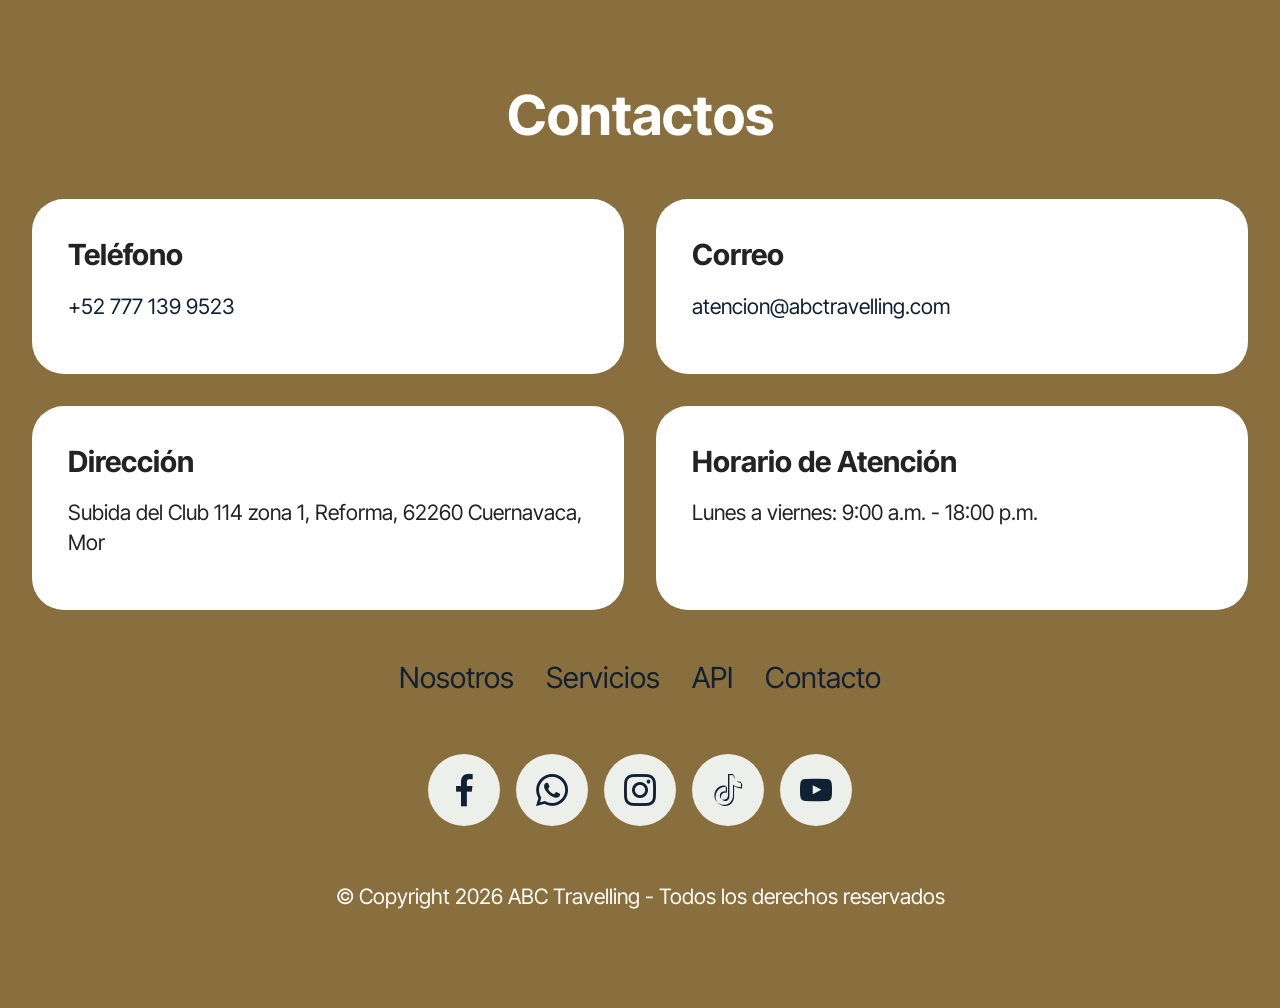
==== commit fc5277c5: "Fix social network" ====
--- a/index.html
+++ b/index.html
@@ -377,25 +377,35 @@
                     <div class="col-12 mt-4">
                         <div class="social-row">
                             <div class="soc-item">
-                                <a href="https://abctravelling.com" target="_blank">
+                                <a href="https://www.facebook.com/profile.php?id=61584978104120&locale=es_LA" target="_blank">
                                     <span class="mbr-iconfont display-7 socicon-facebook socicon" style="color: rgb(16, 33, 52); fill: rgb(16, 33, 52);"></span>
                                 </a>
                             </div>
                             <div class="soc-item">
-                                <a href="https://abctravelling.com" target="_blank">
+                                <a href="https://wa.me/527771399523" target="_blank">
                                     <span class="mbr-iconfont socicon-whatsapp socicon" style="color: rgb(16, 33, 52); fill: rgb(16, 33, 52);"></span>
                                 </a>
                             </div>
                             <div class="soc-item">
-                                <a href="https://abctravelling.com" target="_blank">
+                                <a href="https://www.instagram.com/abc.travelling/" target="_blank">
                                     <span class="mbr-iconfont socicon-instagram socicon" style="color: rgb(16, 33, 52); fill: rgb(16, 33, 52);"></span>
                                 </a>
                             </div>
+                            <div class="soc-item">
+                                <a href="https://www.tiktok.com/@abc.travelling?_r=1&_t=ZS-94bVb2Wtx9o" target="_blank" rel="noopener noreferrer" aria-label="TikTok de ABC Travelling">
+                                    <span class="mbr-iconfont socicon-tiktok socicon" style="color: rgb(16, 33, 52); fill: rgb(16, 33, 52);"></span>
+                                </a>
+                            </div>
+                            <div class="soc-item">
+                                <a href="https://www.youtube.com/channel/UCFW5qCxU-_t4MyVDqfhC-Hw" target="_blank" rel="noopener noreferrer" aria-label="YouTube de ABC Travelling">
+                                    <span class="mbr-iconfont socicon-youtube socicon" style="color: rgb(16, 33, 52); fill: rgb(16, 33, 52);"></span>
+                                </a>
+                            </div>
                         </div>
                     </div>
                     <div class="col-12 mt-5">
                         <p class="mbr-fonts-style copyright display-7">
-                            © Copyright 2030 TST - All Rights Reserved
+                            © Copyright 2026 ABC Travelling - Todos los derechos reservados
                         </p>
                     </div>
                 </div>
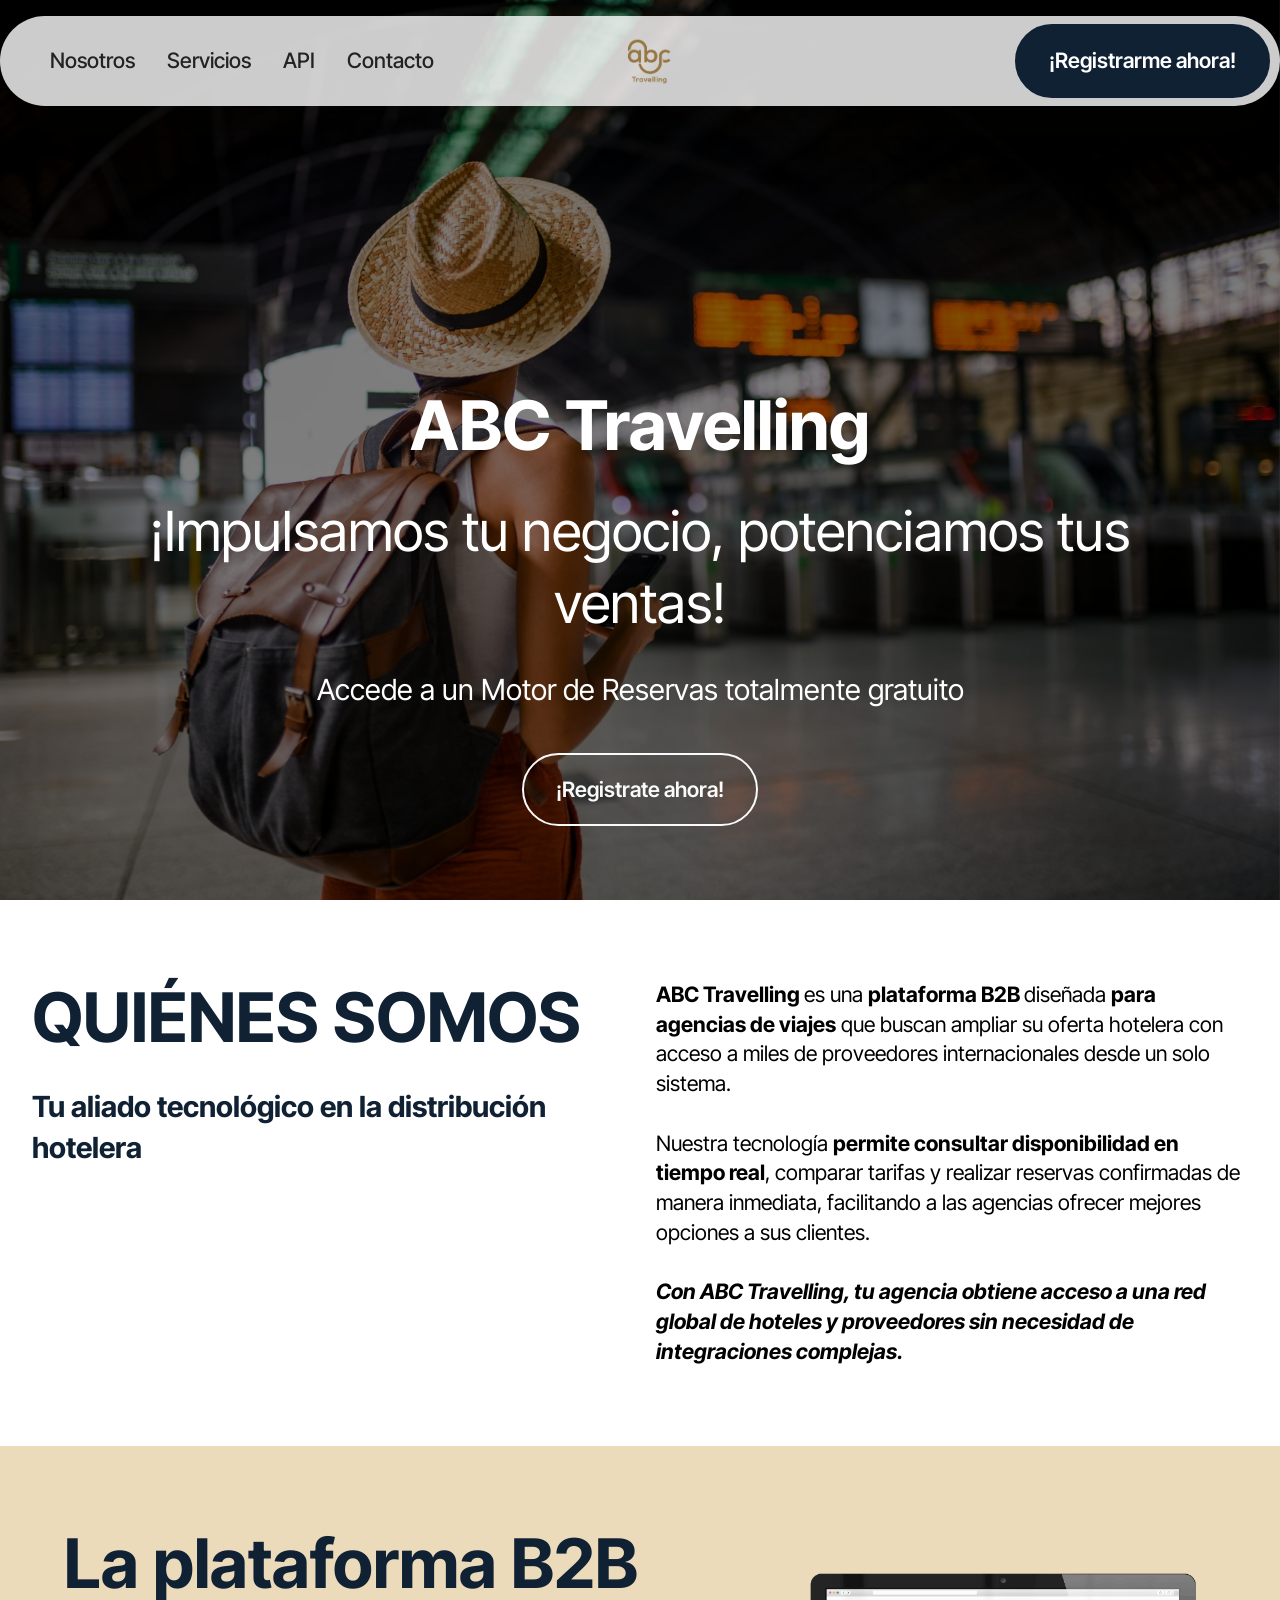
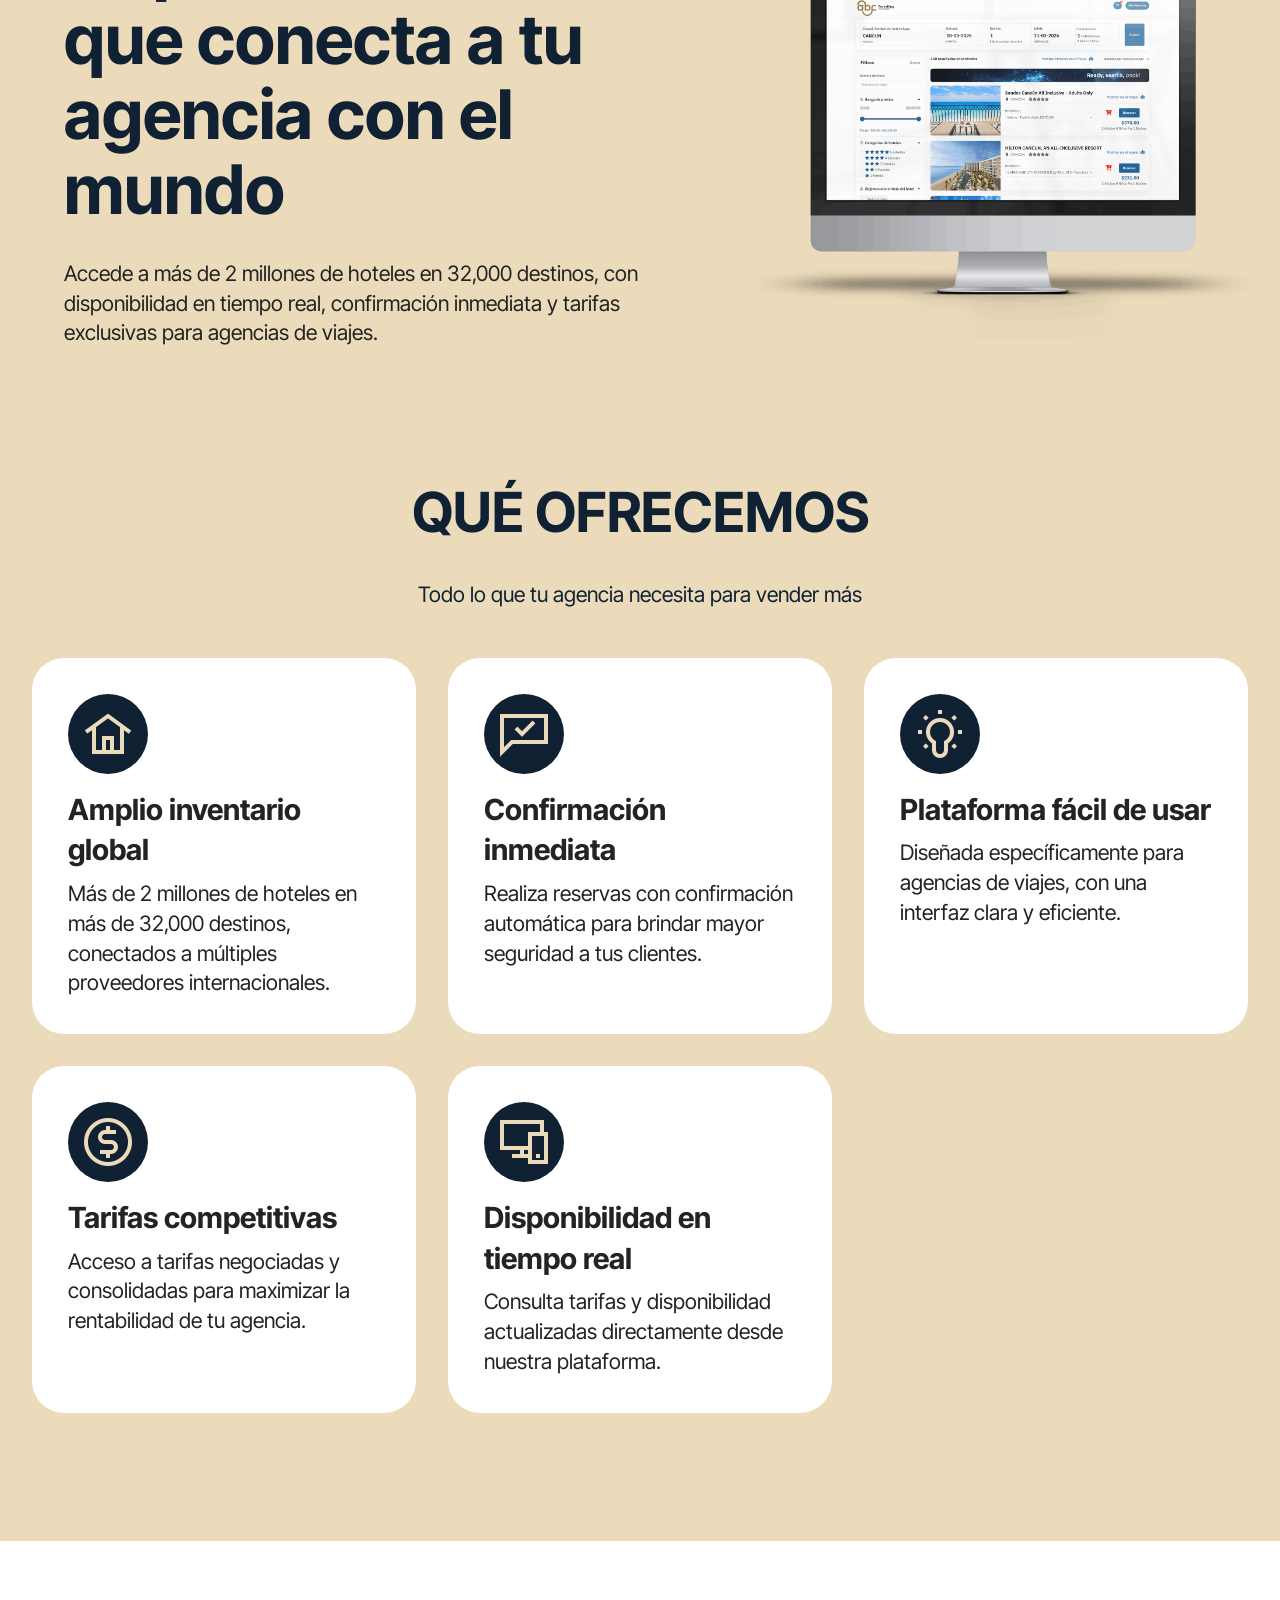
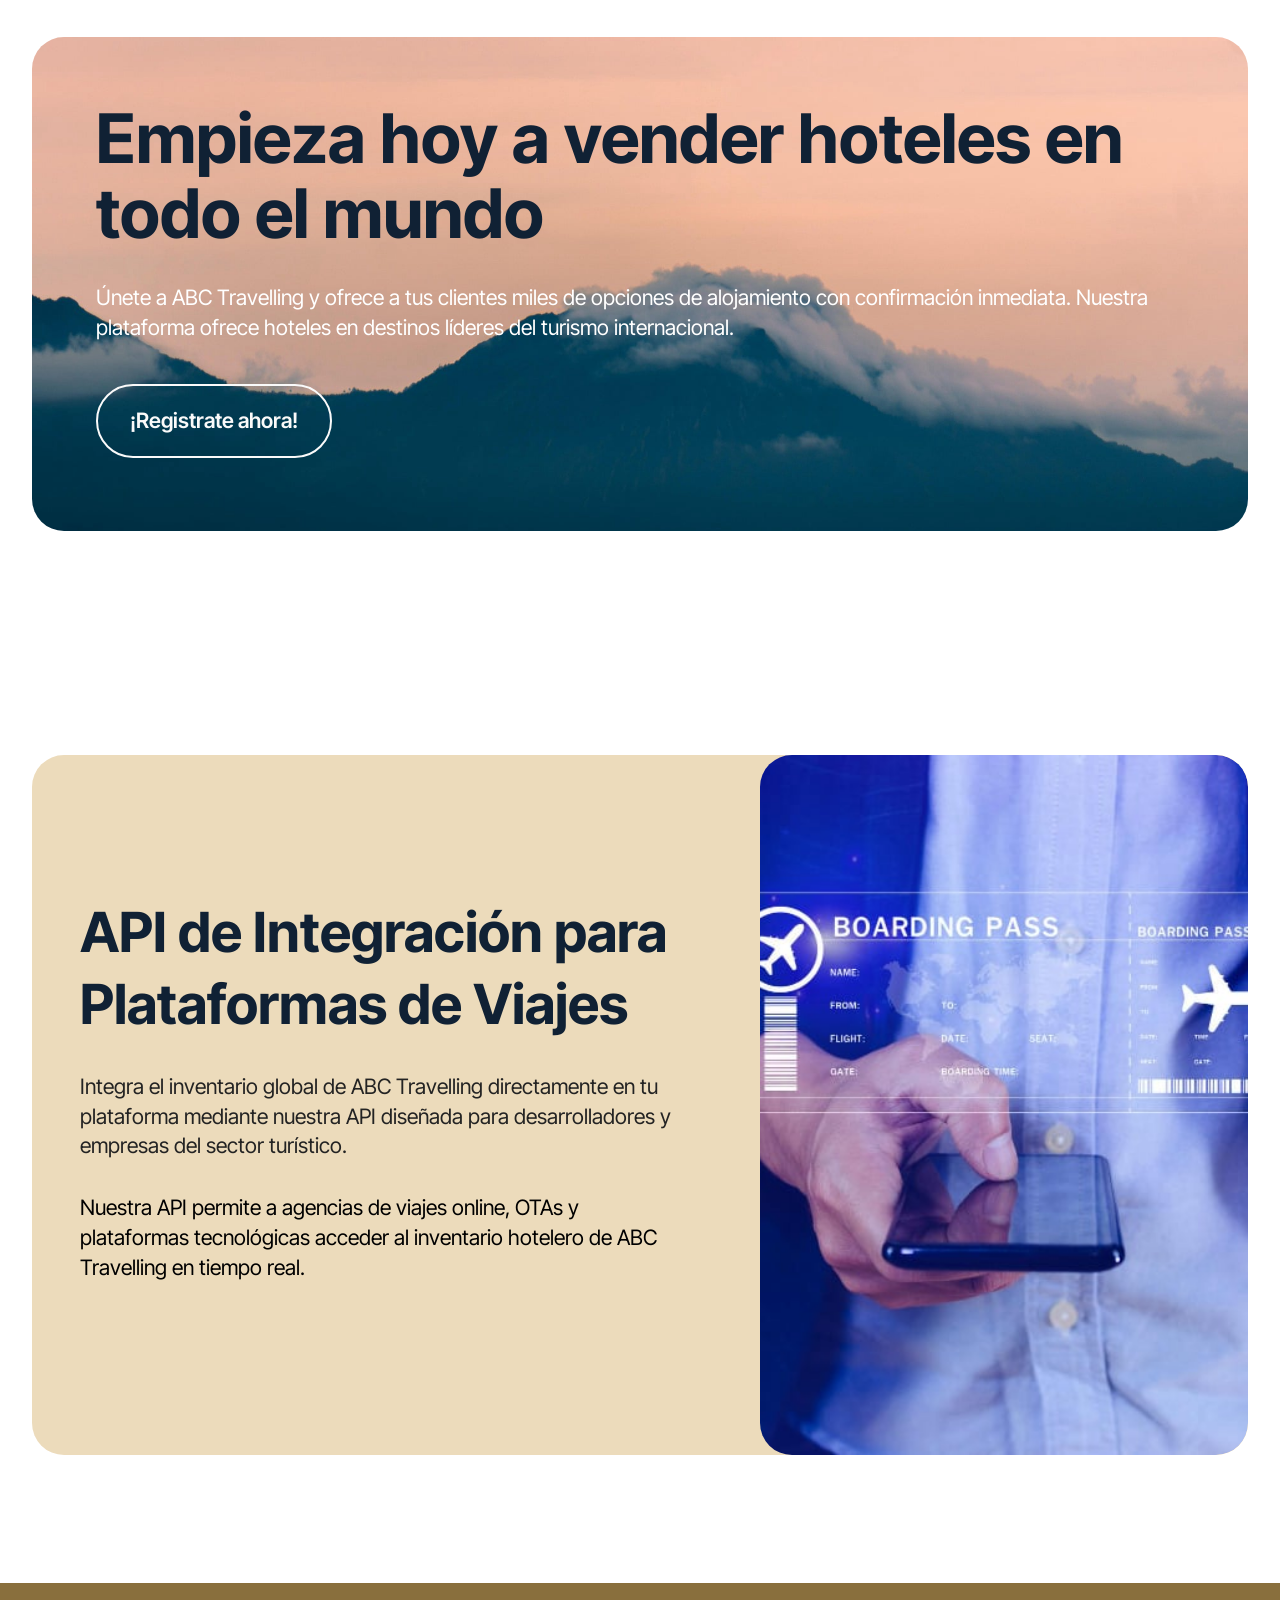
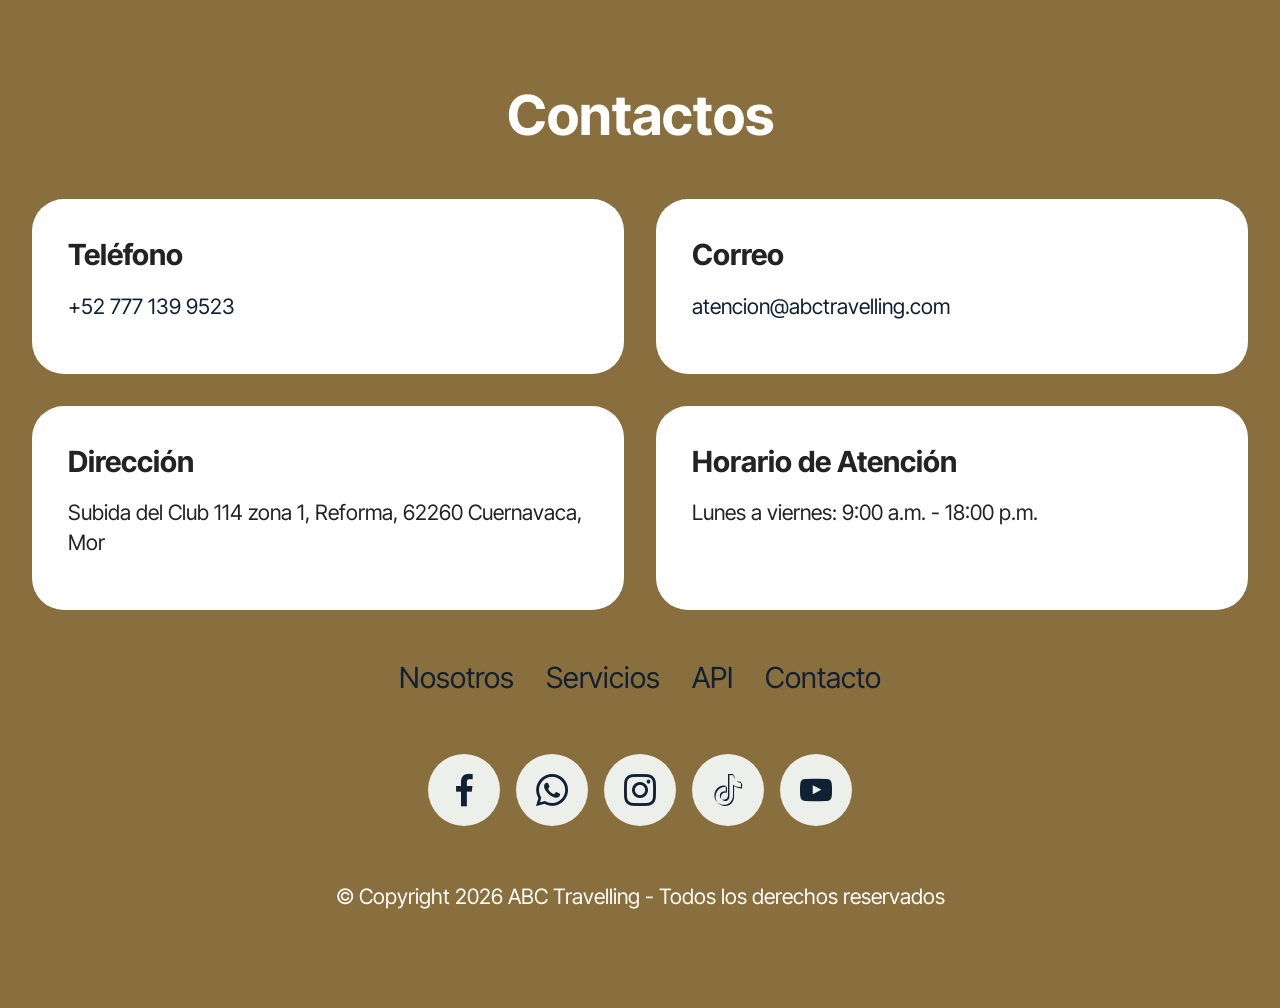
==== commit 5e1d6c46: "Acentos" ====
--- a/index.html
+++ b/index.html
@@ -135,7 +135,7 @@
                         <p class="mbr-fonts-style mbr-text mbr-white mb-4 display-5">Accede a un Motor de Reservas totalmente gratuito</p>
                         <div class="mbr-section-btn">
                             <a class="btn btn-white-outline display-7" 
-                            href="registro.html">¡Registráte ahora!</a>
+                            href="registro.html">¡Registrate ahora!</a>
                         </div>
                     </div>
                 </div>
@@ -260,7 +260,7 @@
                                 <h1 class="card-title mbr-fonts-style mb-4 display-1"><strong>Empieza hoy a vender hoteles en todo el mundo</strong></h1>
                                 <p class="mbr-text mbr-fonts-style mb-4 display-7">
                                 Únete a ABC Travelling y ofrece a tus clientes miles de opciones de alojamiento con confirmación inmediata. Nuestra plataforma ofrece hoteles en destinos líderes del turismo internacional.</p>
-                                <div class="mbr-section-btn mt-4"><a class="btn btn-white-outline display-7" href="registro.html">¡Registráte ahora!</a></div>
+                                <div class="mbr-section-btn mt-4"><a class="btn btn-white-outline display-7" href="registro.html">¡Registrate ahora!</a></div>
                             </div>
                         </div>
                     </div>
